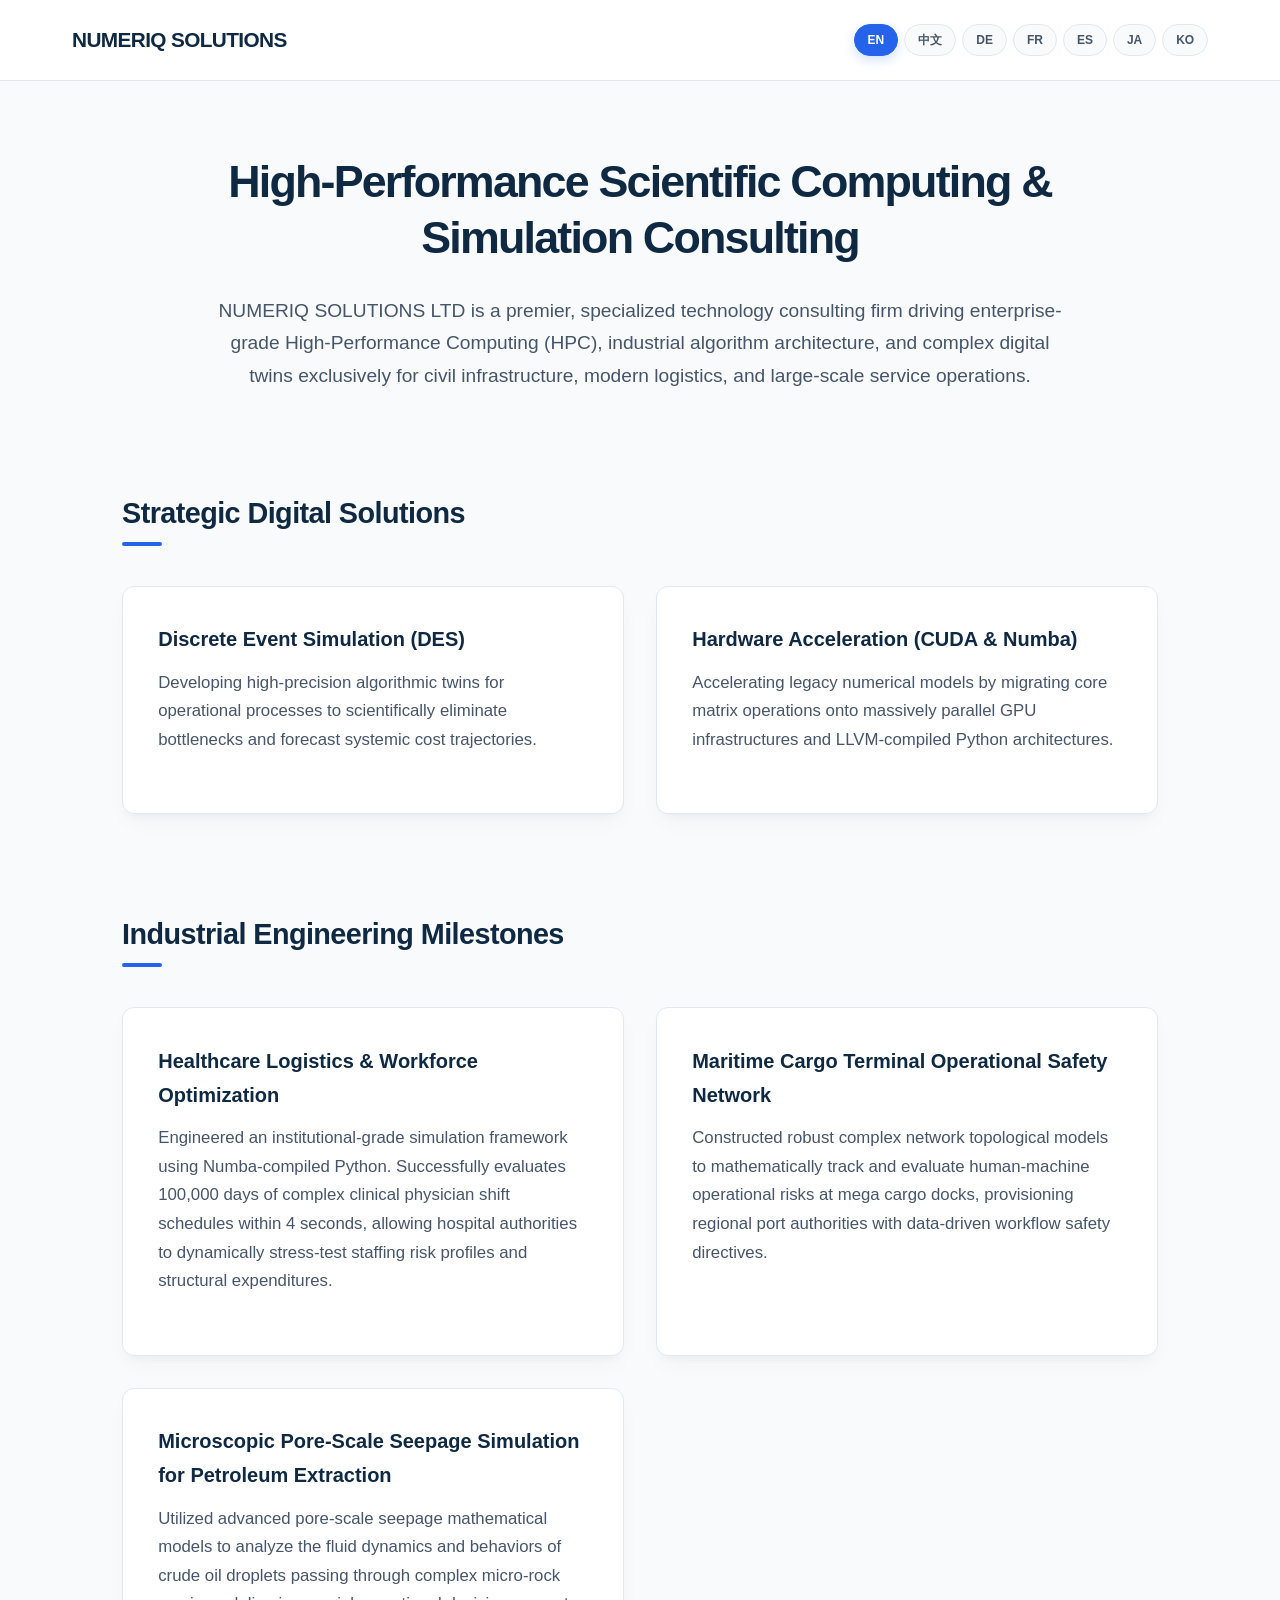
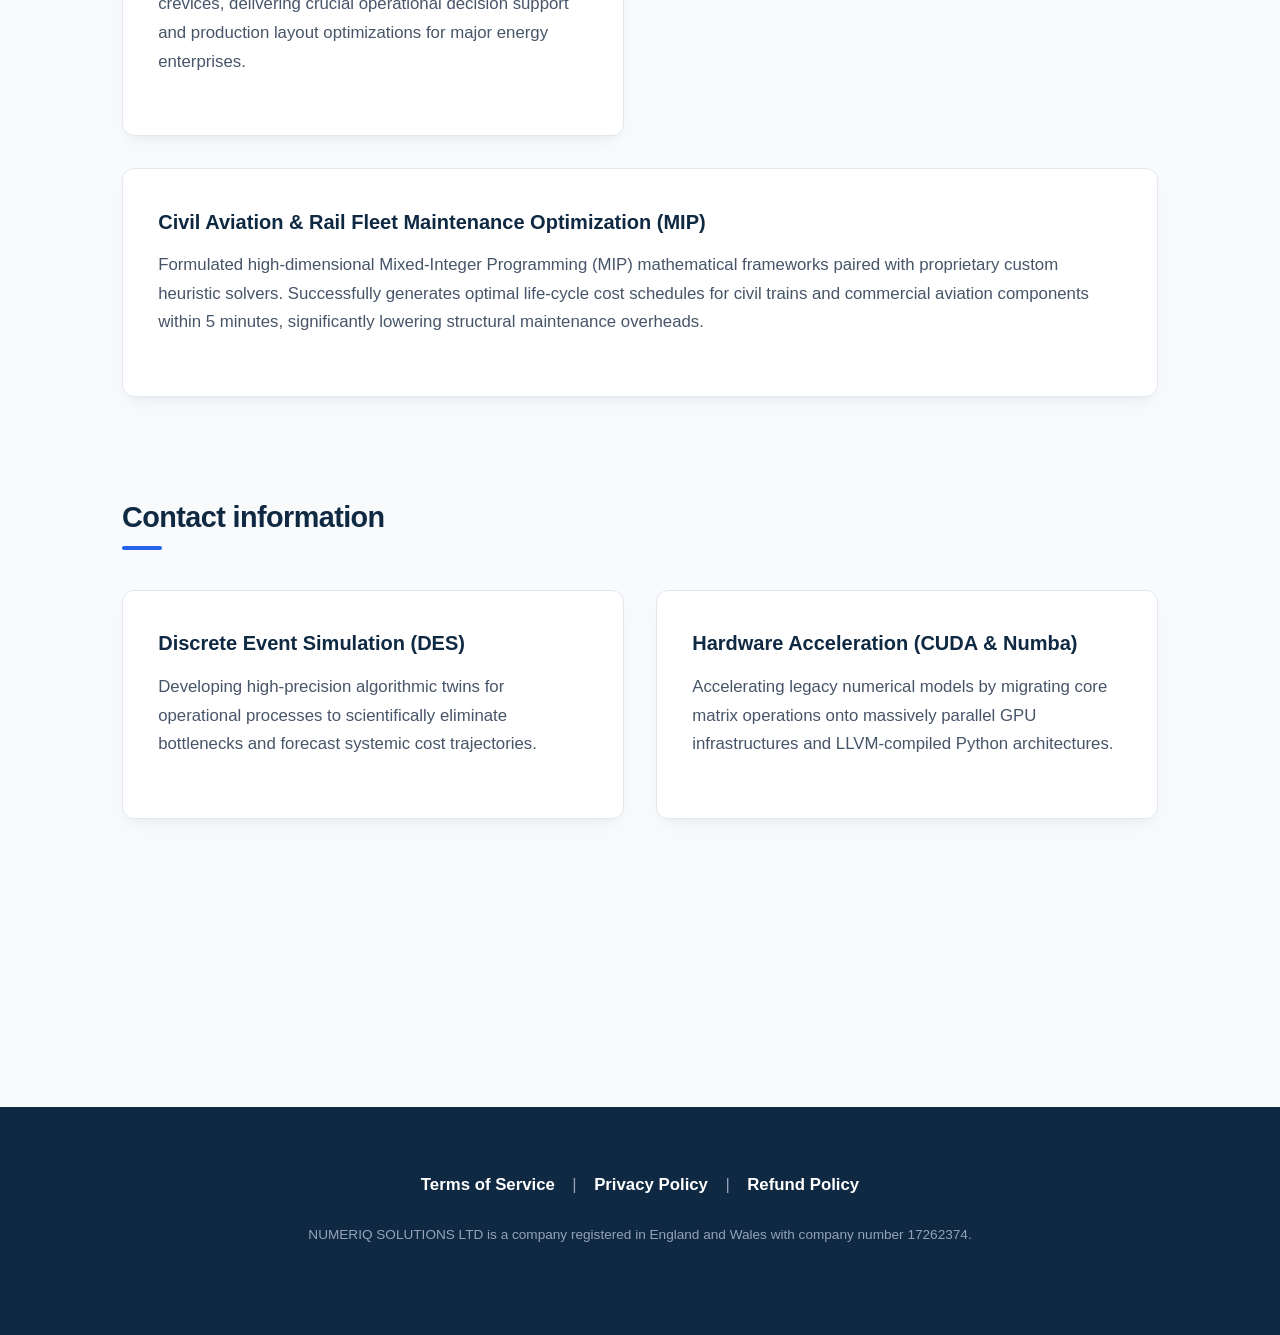
==== index.html @ 79ac0c86 "Update index.html" ====
<!DOCTYPE html>
<html lang="en">
<head>
    <meta charset="UTF-8">
    <meta name="viewport" content="width=device-width, initial-scale=1.0">
    <title>NUMERIQ SOLUTIONS | Global Computing & Simulation Consulting</title>
    <link rel="stylesheet" href="assets/style.css">
</head>
<body>

    <header>
        <div class="nav-container">
            <a href="index.html" class="logo">NUMERIQ SOLUTIONS</a>
            <div class="lang-selector">
                <button class="lang-btn active" onclick="setLang('en')">EN</button>
                <button class="lang-btn" onclick="setLang('zh')">中文</button>
                <button class="lang-btn" onclick="setLang('de')">DE</button>
                <button class="lang-btn" onclick="setLang('fr')">FR</button>
                <button class="lang-btn" onclick="setLang('es')">ES</button>
                <button class="lang-btn" onclick="setLang('ja')">JA</button>
                <button class="lang-btn" onclick="setLang('ko')">KO</button>
            </div>
        </div>
    </header>

    <main>
        <section style="text-align: center; max-width: 850px; margin: 0 auto 6rem auto;">
            <h1 class="lang lang-en">High-Performance Scientific Computing & Simulation Consulting</h1>
            <h1 class="lang lang-zh">高端全球工业级高性能科学计算与仿真咨询</h1>
            <h1 class="lang lang-de">Hochleistungsrechnen & Mathematische Simulationsberatung</h1>
            <h1 class="lang lang-fr">Calcul Scientifique Haute Performance & Conseil Institutionnel</h1>
            <h1 class="lang lang-es">Consultoría de Simulación de Sistemas y Computación Científica de Alto Rendimiento</h1>
            <h1 class="lang lang-ja">グローバル産業向け 高性能科学計算・シミュレーションコンサルティング</h1>
            <h1 class="lang lang-ko">글로벌 엔터프라이즈를 위한 고성능 과학 계산 및 시뮬레이션 컨설팅</h1>

            <p class="lang lang-en" style="font-size: 1.2rem; color: var(--text-muted);">NUMERIQ SOLUTIONS LTD is a premier, specialized technology consulting firm driving enterprise-grade High-Performance Computing (HPC), industrial algorithm architecture, and complex digital twins exclusively for civil infrastructure, modern logistics, and large-scale service operations.</p>
            <p class="lang lang-zh" style="font-size: 1.2rem; color: var(--text-muted);">NUMERIQ SOLUTIONS LTD 是一家国际化的专业技术咨询机构。我们深耕企业级高性能计算（HPC）、顶层算法架构与复杂数字孪生系统的建立，专注于为全球民用基础设施、现代智能物流以及超大型服务业运营提供卓越的数学工程与算力支持。</p>
            <p class="lang lang-de" style="font-size: 1.2rem; color: var(--text-muted);">NUMERIQ SOLUTIONS LTD ist ein führendes Technologieberatungsunternehmen, das sich auf Hochleistungsrechnen (HPC), industrielle Algorithmenarchitektur und komplexe digitale Zwillinge für zivile Infrastruktur, moderne Logistik und Großbetriebe konzentriert.</p>
            <p class="lang lang-fr" style="font-size: 1.2rem; color: var(--text-muted);">NUMERIQ SOLUTIONS LTD est un cabinet de conseil en technologie de premier plan, spécialisé dans le calcul haute performance (HPC), l'architecture d'algorithmes industriels et les jumeaux numériques complexes pour les infrastructures civiles, la logistique et les services.</p>
            <p class="lang lang-es" style="font-size: 1.2rem; color: var(--text-muted);">NUMERIQ SOLUTIONS LTD es una firma líder de consultoría tecnológica especializada en Computación de Alto Rendimiento (HPC), arquitectura de algoritmos industriales y gemelos digitales complejos para infraestructura civil, logística y servicios.</p>
            <p class="lang lang-ja" style="font-size: 1.2rem; color: var(--text-muted);">NUMERIQ SOLUTIONS LTD は、民間インフラ、現代物流、大規模サービス運用に特化した、企業向け高性能計算（HPC）、産業用アルゴリズムアーキテクチャ、および複雑なデジタルツインを推進する一流の技術コンサルティングファームです。</p>
            <p class="lang lang-ko" style="font-size: 1.2rem; color: var(--text-muted);">NUMERIQ SOLUTIONS LTD는 민간 인프라, 현대 물류 및 대규모 서비스 운영에 특화된 엔터프라이즈급 고성능 컴퓨팅(HPC), 산업용 알고리즘 아키텍처 및 복잡한 디지털 트윈을 선도하는 전문 기술 컨설팅 기업입니다.</p>
        </section>

        <section>
            <h2 class="lang lang-en">Strategic Digital Solutions</h2>
            <h2 class="lang lang-zh">核心工程解决方案</h2>
            <h2 class="lang lang-de">Strategische Digitale Lösungen</h2>
            <h2 class="lang lang-fr">Solutions Numériques Stratégiques</h2>
            <h2 class="lang lang-es">Soluciones Digitales Estratégicas</h2>
            <h2 class="lang lang-ja">戦略的デジタルソリューション</h2>
            <h2 class="lang lang-ko">전략적 디지털 솔루션</h2>

            <div class="grid">
                <div class="card">
                    <h3 class="lang lang-en">Discrete Event Simulation (DES)</h3>
                    <h3 class="lang lang-zh">高级离散事件仿真系统 (DES)</h3>
                    <h3 class="lang lang-de">Diskrete Ereignissimulation (DES)</h3>
                    <h3 class="lang lang-fr">Simulation d'Événements Discrets (DES)</h3>
                    <h3 class="lang lang-es">Simulación de Eventos Discretos (DES)</h3>
                    <h3 class="lang lang-ja">離散事象シミュレーション (DES)</h3>
                    <h3 class="lang lang-ko">이산 사건 시뮬레이션 (DES)</h3>

                    <p class="lang lang-en">Developing high-precision algorithmic twins for operational processes to scientifically eliminate bottlenecks and forecast systemic cost trajectories.</p>
                    <p class="lang lang-zh">为复杂的实体业务流程构建高精度的算法资产孪生，通过严谨的离散事件推演，科学消除运营瓶颈并前瞻规划系统性成本轨迹。</p>
                    <p class="lang lang-de">Entwicklung hochpräziser algorithmischer Zwillinge für betriebliche Prozesse, um Engpässe wissenschaftlich zu beseitigen und systemische Kostenverläufe zu prognostizieren.</p>
                    <p class="lang lang-fr">Développement de jumeaux algorithmiques de haute précision pour les processus opérationnels afin d'éliminer scientifiquement les goulots d'étranglement et de prévoir les coûts.</p>
                    <p class="lang lang-es">Desarrollo de gemelos algorítmicos de alta precisión para procesos operativos para eliminar científicamente cuellos de botella y pronosticar costos.</p>
                    <p class="lang lang-ja">業務プロセスの高精度なアルゴリズムツインを構築し、ボトルネックを科学的に解消してシステム全体のコスト軌道を予測します。</p>
                    <p class="lang lang-ko">운영 프로세스를 위한 고정밀 알고리즘 트윈을 개발하여 병목 구간을 과학적으로 제거하고 시스템 비용 궤적을 예측합니다。</p>
                </div>

                <div class="card">
                    <h3 class="lang lang-en">Hardware Acceleration (CUDA & Numba)</h3>
                    <h3 class="lang lang-zh">硬件级并行算力加速 (CUDA / Numba)</h3>
                    <h3 class="lang lang-de">Hardwarebeschleunigung (CUDA & Numba)</h3>
                    <h3 class="lang lang-fr">Accélération Matérielle (CUDA & Numba)</h3>
                    <h3 class="lang lang-es">Aceleración de Hardware (CUDA y Numba)</h3>
                    <h3 class="lang lang-ja">ハードウェア並列計算加速 (CUDA / Numba)</h3>
                    <h3 class="lang lang-ko">하드웨어 병렬 컴퓨팅 가속 (CUDA 및 Numba)</h3>

                    <p class="lang lang-en">Accelerating legacy numerical models by migrating core matrix operations onto massively parallel GPU infrastructures and LLVM-compiled Python architectures.</p>
                    <p class="lang lang-zh">将传统的数学工程模型无缝重构迁移至大规模并行 GPU 算力矩阵与 LLVM 级编译架构，实现核心计算层面的代际跃升。</p>
                    <p class="lang lang-de">Beschleunigung bestehender numerischer Modelle durch Migration von Kernmatrixoperationen auf massiv parallele GPU-Infrastrukturen und LLVM-kompilierte Python-Architekturen.</p>
                    <p class="lang lang-fr">Accélération des modèles numériques existants en migrant les opérations matricielles vers des infrastructures GPU parallèles et des architectures Python LLVM.</p>
                    <p class="lang lang-es">Aceleración de modelos numéricos heredados mediante la migración de operaciones matriciales a infraestructuras de GPU paralelas y arquitecturas de Python LLVM.</p>
                    <p class="lang lang-ja">従来の数理モデルを大規模並列GPUインフラおよびLLVMコンパイル済みのPythonアーキテクチャに移行・再構築し、コア計算の大幅な高速化を実現します。</p>
                    <p class="lang lang-ko">핵심 행렬 연산을 대규모 병렬 GPU 인프라 및 LLVM 컴파일 Python 아키텍처로 마이그레이션하여 기존 수치 모델의 성능을 가속화합니다。</p>
                </div>
            </div>
        </section>

        <section>
            <h2 class="lang lang-en">Industrial Engineering Milestones</h2>
            <h2 class="lang lang-zh">行业重大交付案例</h2>
            <h2 class="lang lang-de">Industrielle Engineering-Meilensteine</h2>
            <h2 class="lang lang-fr">Jalons de l'Ingénierie Industrielle</h2>
            <h2 class="lang lang-es">Hitos de la Ingeniería Industrial</h2>
            <h2 class="lang lang-ja">産業エンジニアリング実績</h2>
            <h2 class="lang lang-ko">주요 산업 엔지니어링 프로젝트</h2>

            <div class="grid">
                <div class="card">
                    <h3 class="lang lang-en">Healthcare Logistics & Workforce Optimization</h3>
                    <h3 class="lang lang-zh">大型医疗中心资源调度与离散仿真系统</h3>
                    <h3 class="lang lang-de">Logistik im Gesundheitswesen & Personaloptimierung</h3>
                    <h3 class="lang lang-fr">Logistique de Santé & Optimisation du Personnel</h3>
                    <h3 class="lang lang-es">Logística de Salud y Optimización de Personal</h3>
                    <h3 class="lang lang-ja">医疗物流および人員配置の最適化</h3>
                    <h3 class="lang lang-ko">의료 물류 및 인력 배치 최적화</h3>

                    <p class="lang lang-en">Engineered an institutional-grade simulation framework using Numba-compiled Python. Successfully evaluates 100,000 days of complex clinical physician shift schedules within 4 seconds, allowing hospital authorities to dynamically stress-test staffing risk profiles and structural expenditures.</p>
                    <p class="lang lang-zh">基于高性能编译技术，为顶尖医疗机构量身打造了离散事件仿真决策框架。该系统能够在 4 秒内完成对复杂医生排班方案长达 10 万个运作日的跨周期演变模拟，助力管理层进行动态风险压力测试与结构化开支调控。</p>
                    <p class="lang lang-de">Entwicklung eines Frameworks mittels Numba-kompiliertem Python. Evaluiert 100.000 Tage komplexer Schichtpläne von Klinikärzten innerhalb von 4 Sekunden, sodass Krankenhausleitungen Personalrisiken und strukturelle Ausgaben dynamisch testen können.</p>
                    <p class="lang lang-fr">Conception d'un cadre de simulation à l'aide de Python compilé par Numba. Évalue 100 000 jours de plannings complexes de médecins hospitaliers en 4 secondes, permettant aux autorités de tester dynamiquement les risques de personnel.</p>
                    <p class="lang lang-es">Diseño de un marco de simulación utilizando Python compilado por Numba. Evalúa 100,000 días de horarios complejos de turnos de médicos en 4 segundos, lo que permite a las autoridades realizar pruebas de estrés dinámicas de riesgos de personal.</p>
                    <p class="lang lang-ja">Numbaコンパイル済みのPythonを使用した医療機関向けのシミュレーションフレームワークを構築。複雑な医師のシフト勤務スケジュール10万日分を4秒以内にシミュレーション評価し、人員配置リスクの動的なストレステストを可能にしました。</p>
                    <p class="lang lang-ko">Numba 컴파일 Python을 사용하여 기관급 시뮬레이션 프레임워크를 구축했습니다. 복잡한 의사 교대 근무 일정 10만 일 분량을 4초 이내에 성공적으로 평가하여 인력 위험 프로필을 동적으로 스트레스 테스트할 수 있도록 지원합니다.</p>
                </div>

                <div class="card">
                    <h3 class="lang lang-en">Maritime Cargo Terminal Operational Safety Network</h3>
                    <h3 class="lang lang-zh">民用货运码头高危作业拓扑安全模型</h3>
                    <h3 class="lang lang-de">Betriebssicherheitsnetzwerk für Seefrachtterminals</h3>
                    <h3 class="lang lang-fr">Réseau de Sécurité Opérationnelle des Terminaux de Fret</h3>
                    <h3 class="lang lang-es">Red de Seguridad Operativa de Terminales de Carga Marítima</h3>
                    <h3 class="lang lang-ja">貨物ターミナルにおける作業安全トポロジーモデル</h3>
                    <h3 class="lang lang-ko">해운 화물 부두 운영 안전 토폴로지 모델</h3>

                    <p class="lang lang-en">Constructed robust complex network topological models to mathematically track and evaluate human-machine operational risks at mega cargo docks, provisioning regional port authorities with data-driven workflow safety directives.</p>
                    <p class="lang lang-zh">采用前沿的拓扑复杂网络建模，对大型货运码头在多工种交叉高强度作业时的安全风险谱系进行纯数学演算，为区域港口管理当局输出具备极高战略实用价值的安全导向型流转控制方案。</p>
                    <p class="lang lang-de">Konstruktion komplexer Netzwerktopologiemodelle zur mathematischen Verfolgung und Bewertung von Mensch-Maschine-Betriebsrisiken an großen Frachtdocks, um Hafenbehörden datengesteuerte Sicherheitsrichtlinien bereitzustellen.</p>
                    <p class="lang lang-fr">Construction de modèles topologiques de réseaux complexes robustes pour suivre et évaluer mathématiquement les risques opérationnels homme-machine dans les grands quais de chargement.</p>
                    <p class="lang lang-es">Construcción de modelos de topología de redes complejas y robustas para rastrear y evaluar matemáticamente los riesgos operativos hombre-máquina en muelles de carga a gran escala.</p>
                    <p class="lang lang-ja">先進的な複雑ネットワークトポロジーモデリングを採用し、大型貨物港湾における多職種混在・高強度作業時のリスクを数学的に演算・評価。港湾管理当局に対し、データ駆動型の安全流動管理スキームを提供しました。</p>
                    <p class="lang lang-ko">대형 화물 부두에서 발생하는 인간-기계 운영 위험을 수학적으로 추적하고 평가하기 위해 복잡계 네트워크 토폴로지 모델을 구축하여, 항만 관리 당국에 데이터 기반의 안전 지침을 제공했습니다.</p>
                </div>

                <div class="card">
                    <h3 class="lang lang-en">Microscopic Pore-Scale Seepage Simulation for Petroleum Extraction</h3>
                    <h3 class="lang lang-zh">石油开采原油微观孔隙渗流数值模拟</h3>
                    <h3 class="lang lang-de">Mikroskopische Porensickerungssimulation für die Erdölextraktion</h3>
                    <h3 class="lang lang-fr">Simulation de Suintement Microscopique pour l'Extraction de Pétrole</h3>
                    <h3 class="lang lang-es">Simulación de Infiltración Microscópica para la Extracción de Petróleo</h3>
                    <h3 class="lang lang-ja">石油採掘における微視的孔隙浸透数値シミュレーション</h3>
                    <h3 class="lang lang-ko">석유 추출을 위한 미시적 공극 침투 수치 시뮬레이션</h3>

                    <p class="lang lang-en">Utilized advanced pore-scale seepage mathematical models to analyze the fluid dynamics and behaviors of crude oil droplets passing through complex micro-rock crevices, delivering crucial operational decision support and production layout optimizations for major energy enterprises.</p>
                    <p class="lang lang-zh">利用前沿的孔隙渗流数学模型，深入研究原油液滴在岩石非均匀微观缝隙中的两相流动与流体动力学规律，为大型石油企业提高采收率与优化采油工艺提供精准的数据驱动型运营支持。</p>
                    <p class="lang lang-de">Nutzung fortschrittlicher Porensickerungsmodelle zur Untersuchung der Strömungsdynamik von Erdöltropfen in komplexen Mikrogesteinsspalten, um Erdölunternehmen präzise operative Unterstützung bei der Förderung zu bieten.</p>
                    <p class="lang lang-fr">Utilisation de modèles de suintement à l'échelle des pores pour étudier la dynamique des gouttelettes de pétrole brut s'écoulant dans les fissures rocheuses, offrant un soutien opérationnel précis aux entreprises pétrolières.</p>
                    <p class="lang lang-es">Utilización de modelos de infiltración a escala de poros para estudiar la dinámica de las gotas de petróleo crudo que fluyen a través de grietas rocosas, proporcionando soporte operativo preciso para empresas petroleras.</p>
                    <p class="lang lang-ja">先進的な孔隙浸透数学モデルを活用して岩石の微視的な隙間を流れる原油液滴の流動挙動を研究。石油大手企業に対して、生産効率向上およびデータ駆動型の正確な操业・生産支援スキームを提供しました。</p>
                    <p class="lang lang-ko">고도화된 공극 침투 수학적 모델을 활용하여 암석의 미세한 틈새를 흐르는 원유 방울의 유동 역학을 연구함으로써, 석유 기업의 시추 및 생산 프로세스에 정밀한 데이터 기반 운영 지원 및 공정 최적화 솔루션을 제공했습니다.</p>
                </div>

                <div class="card" style="grid-column: span 2;">
                    <h3 class="lang lang-en">Civil Aviation & Rail Fleet Maintenance Optimization (MIP)</h3>
                    <h3 class="lang lang-zh">现代轨道交通与民航机队关键部件维保决策系统 (MIP)</h3>
                    <h3 class="lang lang-de">Wartungsoptimierung für Zivilluftfahrt- und Schienenflotten (MIP)</h3>
                    <h3 class="lang lang-fr">Optimisation de la Maintenance des Flottes d'Aviation Civile et Ferroviaire (MIP)</h3>
                    <h3 class="lang lang-es">Optimización del Mantenimiento de Flotas de Aviación Civil y Transporte Ferroviaire (MIP)</h3>
                    <h3 class="lang lang-ja">民間航空・鉄道フリートのメンテナンス最適化 (MIP)</h3>
                    <h3 class="lang lang-ko">민간 항공 및 철도 플릿 정비 최적화 (MIP)</h3>

                    <p class="lang lang-en">Formulated high-dimensional Mixed-Integer Programming (MIP) mathematical frameworks paired with proprietary custom heuristic solvers. Successfully generates optimal life-cycle cost schedules for civil trains and commercial aviation components within 5 minutes, significantly lowering structural maintenance overheads.</p>
                    <p class="lang lang-zh">针对大规模民用高速列车群及商业航空机队的核心零部件周转与维保周期，构建了高维混合整数规划（MIP）数学矩阵。依托团队自研的定制化高启发式求解器，可在 5 分钟内精准输出生命周期最优成本约束下的零备件置换方案，大幅消减实实体资产运营方的结构化冗余损耗。</p>
                    <p class="lang lang-de">Formulierung hochdimensionaler mathematischer Frameworks der gemischt-ganzzahligen linearen Programmierung (MIP) in Kombination mit maßgeschneiderten heuristischen Solvern. Generiert innerhalb von 5 Minuten optimale Lebenszykluskostenpläne für zivile Züge.</p>
                    <p class="lang lang-fr">Formulation de cadres mathématiques de programmation linéaire en variables mixtes (MIP) de haute dimension associés à des solveurs heuristiques. Génère des calendriers de coûts de cycle de vie optimaux pour les trains civils en 5 minutes.</p>
                    <p class="lang lang-es">Formulación de marcos matemáticos de programación entera mixta (MIP) de alta dimensión combinados con resolutores heurísticos. Genera programaciones de costos óptimos del ciclo de vida para trenes civiles en 5 minutos.</p>
                    <p class="lang lang-ja">大規模な民間高速鉄道および商業航空機隊の重要部品のメンテナンス周期に対して、高次元の混合整数計画（MIP）数理マトリクスを構築。自研のカスタムソルバーを駆使し、5分以内にコスト最適化条件下の部品整備計画を算出、構造的コストを大幅に削減しました。</p>
                    <p class="lang lang-ko">대규모 민간 고속열차 및 상업용 항공기 플릿의 부품 정비 주기를 최적화하기 위해 고차원 혼합 정수 계획법(MIP) 프레임워크를 구축하고 자체 개발한 커스텀 휴리스틱 솔버를 결합했습니다. 5분 이내에 최적 비용 정비 일정을 성공적으로 생성하여 유지보수 비용을 대폭 낮췄습니다.</p>
                </div>
            </div>
        </section>
        <section>
            <h2 class="lang lang-en">Contact information</h2>
            <h2 class="lang lang-zh">联系方式</h2>
            <h2 class="lang lang-de">Kontaktdaten</h2>
            <h2 class="lang lang-fr">Coordonnées</h2>
            <h2 class="lang lang-es">Soluciones Digitales Estratégicas</h2>
            <h2 class="lang lang-ja">連絡先（れんらくさき / Renrakusaki）</h2>
            <h2 class="lang lang-ko">연락처</h2>

            <div class="grid">
                <div class="card">
                    <h3 class="lang lang-en">Discrete Event Simulation (DES)</h3>
                    <h3 class="lang lang-zh">高级离散事件仿真系统 (DES)</h3>
                    <h3 class="lang lang-de">Diskrete Ereignissimulation (DES)</h3>
                    <h3 class="lang lang-fr">Simulation d'Événements Discrets (DES)</h3>
                    <h3 class="lang lang-es">Simulación de Eventos Discretos (DES)</h3>
                    <h3 class="lang lang-ja">離散事象シミュレーション (DES)</h3>
                    <h3 class="lang lang-ko">이산 사건 시뮬레이션 (DES)</h3>

                    <p class="lang lang-en">Developing high-precision algorithmic twins for operational processes to scientifically eliminate bottlenecks and forecast systemic cost trajectories.</p>
                    <p class="lang lang-zh">为复杂的实体业务流程构建高精度的算法资产孪生，通过严谨的离散事件推演，科学消除运营瓶颈并前瞻规划系统性成本轨迹。</p>
                    <p class="lang lang-de">Entwicklung hochpräziser algorithmischer Zwillinge für betriebliche Prozesse, um Engpässe wissenschaftlich zu beseitigen und systemische Kostenverläufe zu prognostizieren.</p>
                    <p class="lang lang-fr">Développement de jumeaux algorithmiques de haute précision pour les processus opérationnels afin d'éliminer scientifiquement les goulots d'étranglement et de prévoir les coûts.</p>
                    <p class="lang lang-es">Desarrollo de gemelos algorítmicos de alta precisión para procesos operativos para eliminar científicamente cuellos de botella y pronosticar costos.</p>
                    <p class="lang lang-ja">業務プロセスの高精度なアルゴリズムツインを構築し、ボトルネックを科学的に解消してシステム全体のコスト軌道を予測します。</p>
                    <p class="lang lang-ko">운영 프로세스를 위한 고정밀 알고리즘 트윈을 개발하여 병목 구간을 과학적으로 제거하고 시스템 비용 궤적을 예측합니다。</p>
                </div>

                <div class="card">
                    <h3 class="lang lang-en">Hardware Acceleration (CUDA & Numba)</h3>
                    <h3 class="lang lang-zh">硬件级并行算力加速 (CUDA / Numba)</h3>
                    <h3 class="lang lang-de">Hardwarebeschleunigung (CUDA & Numba)</h3>
                    <h3 class="lang lang-fr">Accélération Matérielle (CUDA & Numba)</h3>
                    <h3 class="lang lang-es">Aceleración de Hardware (CUDA y Numba)</h3>
                    <h3 class="lang lang-ja">ハードウェア並列計算加速 (CUDA / Numba)</h3>
                    <h3 class="lang lang-ko">하드웨어 병렬 컴퓨팅 가속 (CUDA 및 Numba)</h3>

                    <p class="lang lang-en">Accelerating legacy numerical models by migrating core matrix operations onto massively parallel GPU infrastructures and LLVM-compiled Python architectures.</p>
                    <p class="lang lang-zh">将传统的数学工程模型无缝重构迁移至大规模并行 GPU 算力矩阵与 LLVM 级编译架构，实现核心计算层面的代际跃升。</p>
                    <p class="lang lang-de">Beschleunigung bestehender numerischer Modelle durch Migration von Kernmatrixoperationen auf massiv parallele GPU-Infrastrukturen und LLVM-kompilierte Python-Architekturen.</p>
                    <p class="lang lang-fr">Accélération des modèles numériques existants en migrant les opérations matricielles vers des infrastructures GPU parallèles et des architectures Python LLVM.</p>
                    <p class="lang lang-es">Aceleración de modelos numéricos heredados mediante la migración de operaciones matriciales a infraestructuras de GPU paralelas y arquitecturas de Python LLVM.</p>
                    <p class="lang lang-ja">従来の数理モデルを大規模並列GPUインフラおよびLLVMコンパイル済みのPythonアーキテクチャに移行・再構築し、コア計算の大幅な高速化を実現します。</p>
                    <p class="lang lang-ko">핵심 행렬 연산을 대규모 병렬 GPU 인프라 및 LLVM 컴파일 Python 아키텍처로 마이그레이션하여 기존 수치 모델의 성능을 가속화합니다。</p>
                </div>
            </div>
        </section>
    </main>

    <footer>
        <p style="margin-bottom: 1.5rem;">
            <a href="terms.html">Terms of Service</a> | 
            <a href="privacy.html">Privacy Policy</a> | 
            <a href="refund.html">Refund Policy</a>
        </p>
        <p style="font-size: 0.85rem;">
            NUMERIQ SOLUTIONS LTD is a company registered in England and Wales with company number 17262374.
        </p>
    </footer>

    <script>
        function setLang(lang) {
            document.documentElement.lang = lang;
            localStorage.setItem('site-lang', lang);
            document.querySelectorAll('.lang-btn').forEach(btn => {
                btn.classList.remove('active');
                if(btn.innerText.toLowerCase() === lang || 
                  (lang==='zh' && btn.innerText==='中文') || 
                  (lang==='ja' && btn.innerText==='JA') || 
                  (lang==='ko' && btn.innerText==='KO') || 
                  (lang==='de' && btn.innerText==='DE') || 
                  (lang==='fr' && btn.innerText==='FR') || 
                  (lang==='es' && btn.innerText==='ES')) {
                    btn.classList.add('active');
                }
            });
        }
        setLang(localStorage.getItem('site-lang') || 'en');
    </script>
</body>
</html>
---- assets/style.css ----
/* 全局变量：明亮、尊贵、极具气势的跨国企业配色 */
:root {
    --bg-color: #f8fafc;        /* 奢华明亮浅灰底色 */
    --card-bg: #ffffff;         /* 纯白高光卡片 */
    --text-main: #0f172a;       /* 沉稳黑曜石色（主文字） */
    --text-muted: #475569;      /* 优雅石墨灰（副文字） */
    --primary: #0f2942;         /* 尊贵深海蓝（标题与主调） */
    --accent: #2563eb;          /* 科技深睿蓝（高亮） */
    --accent-light: #eff6ff;    /* 睿蓝轻盈背景 */
    --border: #e2e8f0;          /* 细腻丝滑边框线 */
    --shadow: 0 10px 25px -5px rgba(15, 23, 42, 0.04), 0 8px 10px -6px rgba(15, 23, 42, 0.04);
    --font-sans: -apple-system, BlinkMacSystemFont, 'Segoe UI', Roboto, 'Helvetica Neue', Arial, sans-serif;
}

* {
    box-sizing: border-box;
    margin: 0;
    padding: 0;
}

body {
    background-color: var(--bg-color);
    color: var(--text-main);
    font-family: var(--font-sans);
    line-height: 1.7;
    padding-top: 90px;
    -webkit-font-smoothing: antialiased;
}

/* 奢华企业级导航栏 */
header {
    position: fixed;
    top: 0;
    left: 0;
    width: 100%;
    background: rgba(255, 255, 255, 0.9);
    border-bottom: 1px solid var(--border);
    z-index: 1000;
}

.nav-container {
    max-width: 1200px;
    margin: 0 auto;
    display: flex;
    justify-content: space-between;
    align-items: center;
    padding: 1.4rem 2rem;
}

.logo {
    font-weight: 800;
    color: var(--primary);
    text-decoration: none;
    font-size: 1.3rem;
    letter-spacing: -0.03em;
    text-transform: uppercase;
}

/* 现代圆角语言切换按钮 */
.lang-selector {
    display: flex;
    gap: 0.4rem;
}

.lang-btn {
    background: var(--bg-color);
    border: 1px solid var(--border);
    color: var(--text-muted);
    padding: 0.4rem 0.8rem;
    cursor: pointer;
    font-family: var(--font-sans);
    font-size: 0.75rem;
    font-weight: 600;
    border-radius: 20px;
    transition: all 0.2s ease-in-out;
}

.lang-btn:hover, .lang-btn.active {
    border-color: var(--accent);
    color: #ffffff;
    background: var(--accent);
    box-shadow: 0 4px 12px rgba(37, 99, 235, 0.2);
}

/* 气势磅礴的宽幅布局 */
main {
    max-width: 1100px;
    margin: 0 auto;
    padding: 4rem 2rem;
}

section {
    margin-bottom: 6rem;
}

/* 恢弘的大标题设计 */
h1 {
    font-size: 2.8rem;
    font-weight: 800;
    color: var(--primary);
    line-height: 1.25;
    margin-bottom: 1.8rem;
    letter-spacing: -0.04em;
}

h2 {
    font-size: 1.8rem;
    font-weight: 700;
    color: var(--primary);
    margin-bottom: 2rem;
    letter-spacing: -0.02em;
    position: relative;
    padding-bottom: 0.5rem;
}

h2::after {
    content: '';
    position: absolute;
    bottom: 0;
    left: 0;
    width: 40px;
    height: 4px;
    background: var(--accent);
    border-radius: 2px;
}

p {
    color: var(--text-muted);
    margin-bottom: 1.5rem;
    font-size: 1.05rem;
}

/* 智库级尊贵卡片网格 */
.grid {
    display: grid;
    grid-template-columns: 1fr 1fr;
    gap: 2rem;
    margin-top: 2.5rem;
}

@media (max-width: 768px) {
    .grid { grid-template-columns: 1fr; }
    h1 { font-size: 2.2rem; }
}

.card {
    background: var(--card-bg);
    border: 1px solid var(--border);
    padding: 2.2rem;
    border-radius: 12px;
    box-shadow: var(--shadow);
    transition: transform 0.3s ease, box-shadow 0.3s ease;
}

.card:hover {
    transform: translateY(-5px);
    box-shadow: 0 20px 40px -10px rgba(15, 23, 42, 0.08), 0 10px 15px -5px rgba(15, 23, 42, 0.03);
}

.card h3 {
    font-size: 1.25rem;
    font-weight: 700;
    margin-bottom: 0.8rem;
    color: var(--primary);
}

/* 法律合规板块排版 */
.legal-text {
    background: var(--card-bg);
    border: 1px solid var(--border);
    padding: 3rem;
    border-radius: 12px;
    box-shadow: var(--shadow);
}
.legal-text h3 {
    margin-top: 2rem;
    color: var(--primary);
    font-size: 1.2rem;
}

/* 高端商务页脚 */
footer {
    background: var(--primary);
    color: #ffffff;
    padding: 4rem 2rem;
    text-align: center;
    font-size: 0.9rem;
    margin-top: 8rem;
}

footer p {
    color: #94a3b8;
}

footer a {
    color: #ffffff;
    text-decoration: none;
    margin: 0 0.8rem;
    font-weight: 600;
    transition: color 0.2s;
}

footer a:hover {
    color: var(--accent);
}

/* 多语言驱动引擎 */
.lang { display: none !important; }
html[lang="en"] .lang-en { display: block !important; }
html[lang="en"] span.lang-en, html[lang="en"] a.lang-en { display: inline !important; }
html[lang="zh"] .lang-zh { display: block !important; }
html[lang="zh"] span.lang-zh, html[lang="zh"] a.lang-zh { display: inline !important; }
html[lang="de"] .lang-de { display: block !important; }
html[lang="de"] span.lang-de, html[lang="de"] a.lang-de { display: inline !important; }
html[lang="fr"] .lang-fr { display: block !important; }
html[lang="fr"] span.lang-fr, html[lang="fr"] a.lang-fr { display: inline !important; }
html[lang="es"] .lang-es { display: block !important; }
html[lang="es"] span.lang-es, html[lang="es"] a.lang-es { display: inline !important; }
html[lang="ja"] .lang-ja { display: block !important; }
html[lang="ja"] span.lang-ja, html[lang="ja"] a.lang-ja { display: inline !important; }
html[lang="ko"] .lang-ko { display: block !important; }
html[lang="ko"] span.lang-ko, html[lang="ko"] a.lang-ko { display: inline !important; }
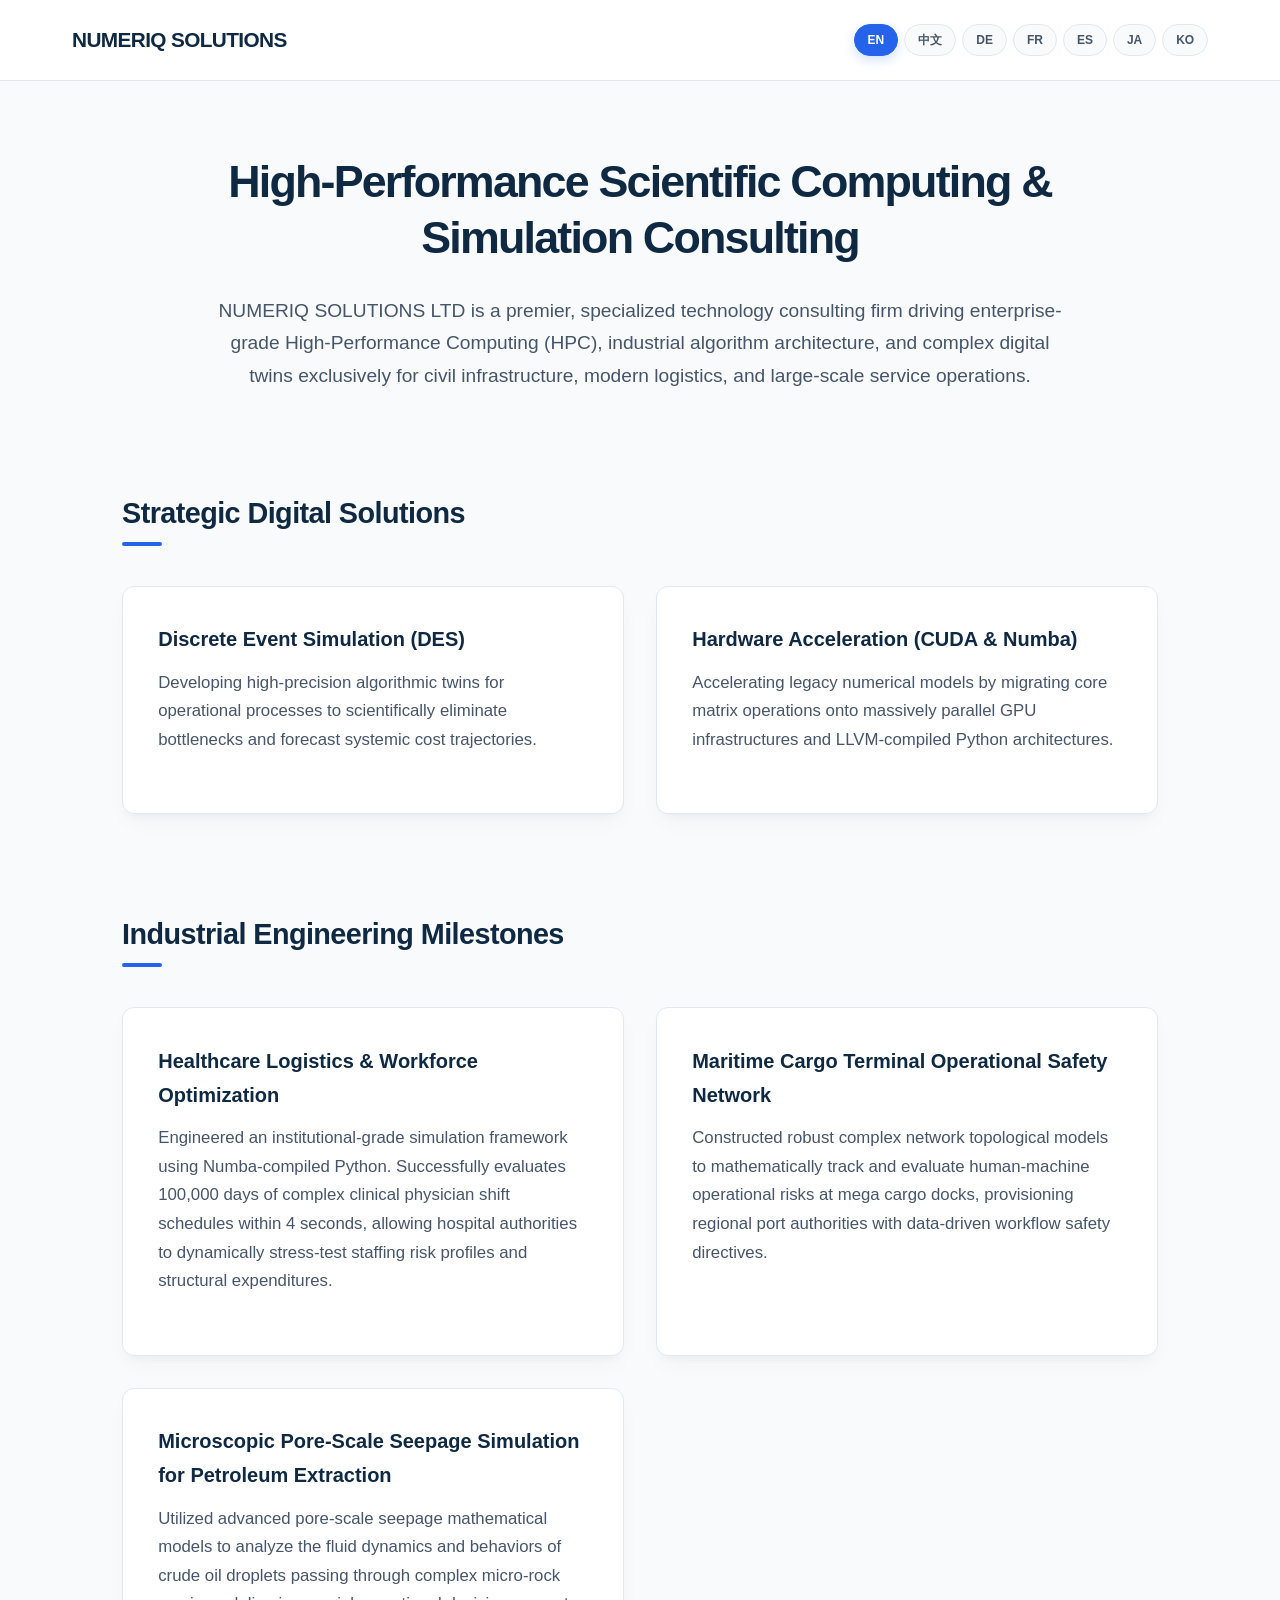
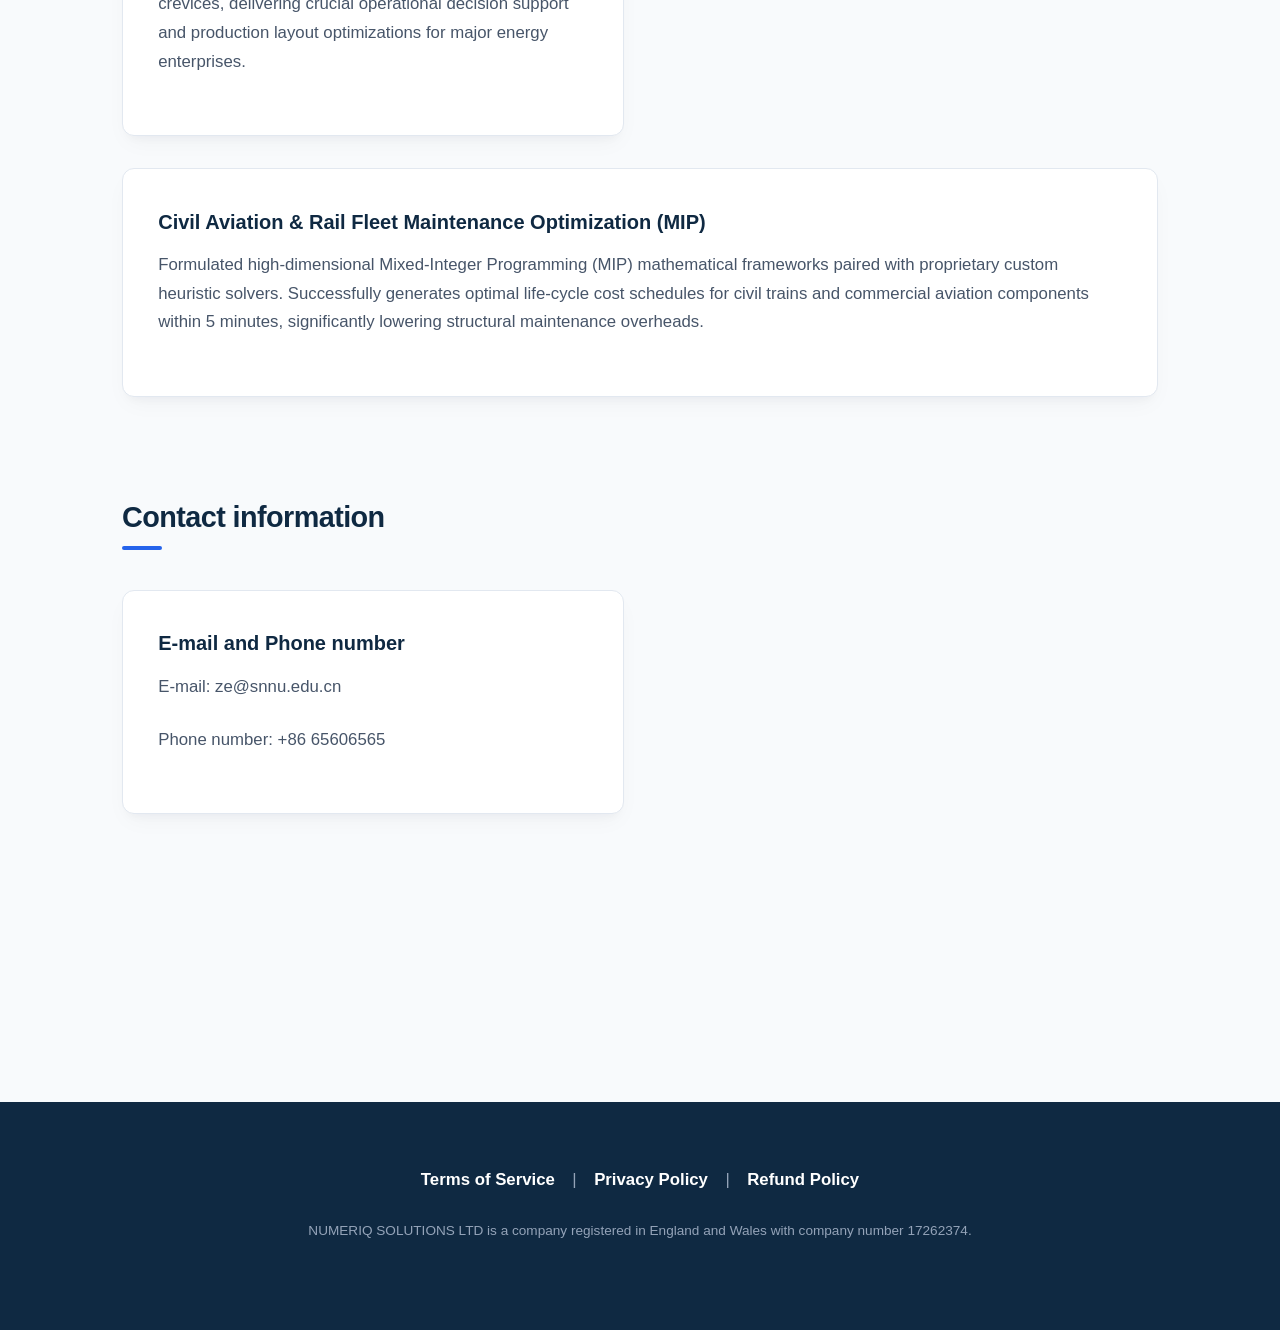
==== commit 3755583f: "Update index.html" ====
--- a/index.html
+++ b/index.html
@@ -178,45 +178,18 @@
             <h2 class="lang lang-zh">联系方式</h2>
             <h2 class="lang lang-de">Kontaktdaten</h2>
             <h2 class="lang lang-fr">Coordonnées</h2>
-            <h2 class="lang lang-es">Soluciones Digitales Estratégicas</h2>
+            <h2 class="lang lang-es">Datos de contacto</h2>
             <h2 class="lang lang-ja">連絡先（れんらくさき / Renrakusaki）</h2>
             <h2 class="lang lang-ko">연락처</h2>
 
             <div class="grid">
                 <div class="card">
-                    <h3 class="lang lang-en">Discrete Event Simulation (DES)</h3>
-                    <h3 class="lang lang-zh">高级离散事件仿真系统 (DES)</h3>
-                    <h3 class="lang lang-de">Diskrete Ereignissimulation (DES)</h3>
-                    <h3 class="lang lang-fr">Simulation d'Événements Discrets (DES)</h3>
-                    <h3 class="lang lang-es">Simulación de Eventos Discretos (DES)</h3>
-                    <h3 class="lang lang-ja">離散事象シミュレーション (DES)</h3>
-                    <h3 class="lang lang-ko">이산 사건 시뮬레이션 (DES)</h3>
-
-                    <p class="lang lang-en">Developing high-precision algorithmic twins for operational processes to scientifically eliminate bottlenecks and forecast systemic cost trajectories.</p>
-                    <p class="lang lang-zh">为复杂的实体业务流程构建高精度的算法资产孪生，通过严谨的离散事件推演，科学消除运营瓶颈并前瞻规划系统性成本轨迹。</p>
-                    <p class="lang lang-de">Entwicklung hochpräziser algorithmischer Zwillinge für betriebliche Prozesse, um Engpässe wissenschaftlich zu beseitigen und systemische Kostenverläufe zu prognostizieren.</p>
-                    <p class="lang lang-fr">Développement de jumeaux algorithmiques de haute précision pour les processus opérationnels afin d'éliminer scientifiquement les goulots d'étranglement et de prévoir les coûts.</p>
-                    <p class="lang lang-es">Desarrollo de gemelos algorítmicos de alta precisión para procesos operativos para eliminar científicamente cuellos de botella y pronosticar costos.</p>
-                    <p class="lang lang-ja">業務プロセスの高精度なアルゴリズムツインを構築し、ボトルネックを科学的に解消してシステム全体のコスト軌道を予測します。</p>
-                    <p class="lang lang-ko">운영 프로세스를 위한 고정밀 알고리즘 트윈을 개발하여 병목 구간을 과학적으로 제거하고 시스템 비용 궤적을 예측합니다。</p>
-                </div>
-
-                <div class="card">
-                    <h3 class="lang lang-en">Hardware Acceleration (CUDA & Numba)</h3>
-                    <h3 class="lang lang-zh">硬件级并行算力加速 (CUDA / Numba)</h3>
-                    <h3 class="lang lang-de">Hardwarebeschleunigung (CUDA & Numba)</h3>
-                    <h3 class="lang lang-fr">Accélération Matérielle (CUDA & Numba)</h3>
-                    <h3 class="lang lang-es">Aceleración de Hardware (CUDA y Numba)</h3>
-                    <h3 class="lang lang-ja">ハードウェア並列計算加速 (CUDA / Numba)</h3>
-                    <h3 class="lang lang-ko">하드웨어 병렬 컴퓨팅 가속 (CUDA 및 Numba)</h3>
-
-                    <p class="lang lang-en">Accelerating legacy numerical models by migrating core matrix operations onto massively parallel GPU infrastructures and LLVM-compiled Python architectures.</p>
-                    <p class="lang lang-zh">将传统的数学工程模型无缝重构迁移至大规模并行 GPU 算力矩阵与 LLVM 级编译架构，实现核心计算层面的代际跃升。</p>
-                    <p class="lang lang-de">Beschleunigung bestehender numerischer Modelle durch Migration von Kernmatrixoperationen auf massiv parallele GPU-Infrastrukturen und LLVM-kompilierte Python-Architekturen.</p>
-                    <p class="lang lang-fr">Accélération des modèles numériques existants en migrant les opérations matricielles vers des infrastructures GPU parallèles et des architectures Python LLVM.</p>
-                    <p class="lang lang-es">Aceleración de modelos numéricos heredados mediante la migración de operaciones matriciales a infraestructuras de GPU paralelas y arquitecturas de Python LLVM.</p>
-                    <p class="lang lang-ja">従来の数理モデルを大規模並列GPUインフラおよびLLVMコンパイル済みのPythonアーキテクチャに移行・再構築し、コア計算の大幅な高速化を実現します。</p>
-                    <p class="lang lang-ko">핵심 행렬 연산을 대규모 병렬 GPU 인프라 및 LLVM 컴파일 Python 아키텍처로 마이그레이션하여 기존 수치 모델의 성능을 가속화합니다。</p>
+                    <h3 class="lang lang-en">E-mail and Phone number </h3>
+                    <h3 class="lang lang-zh">电子邮箱和电话</h3>
+                    <p class="lang lang-en">E-mail: ze@snnu.edu.cn</p>
+                    <p class="lang lang-en">Phone number: +86 65606565</p>
+                    <p class="lang lang-zh">邮箱: ze@snnu.edu.cn</p>
+                    <p class="lang lang-zh">电话: +86 65606565</p>
                 </div>
             </div>
         </section>
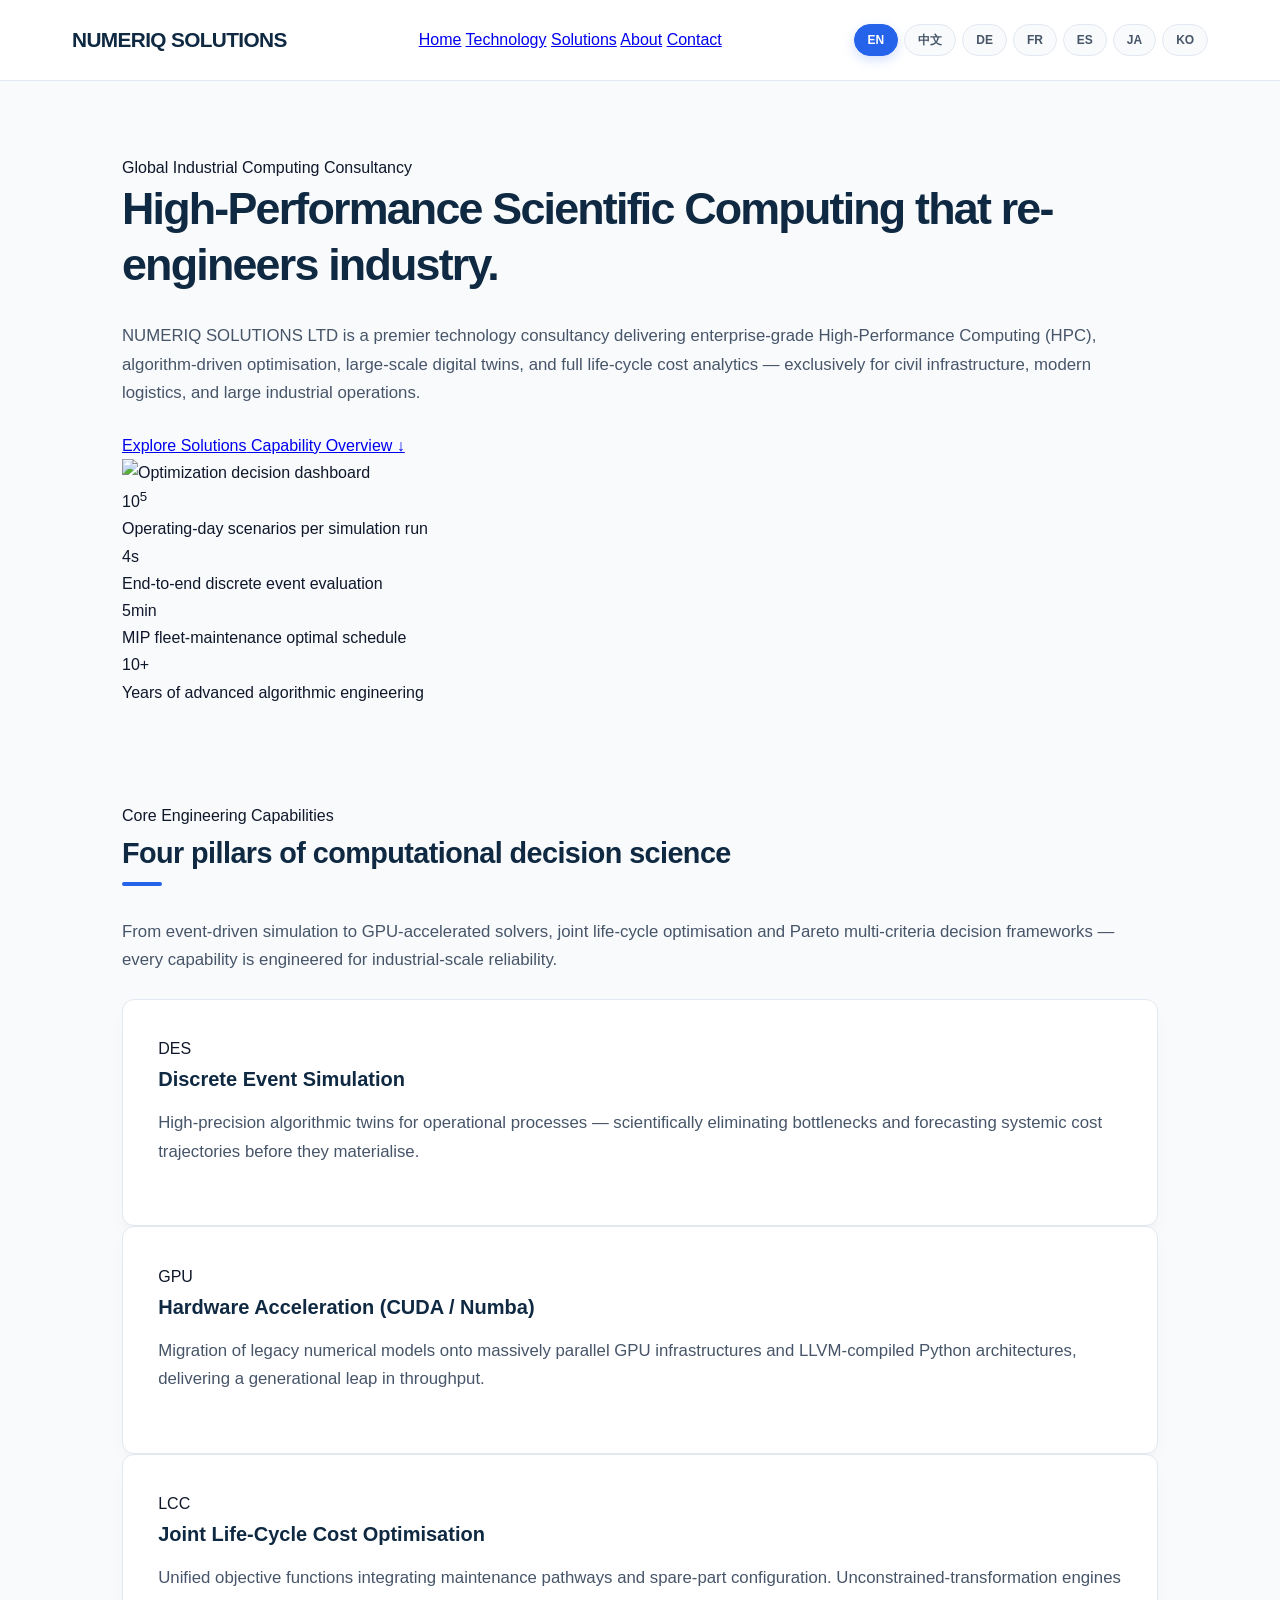
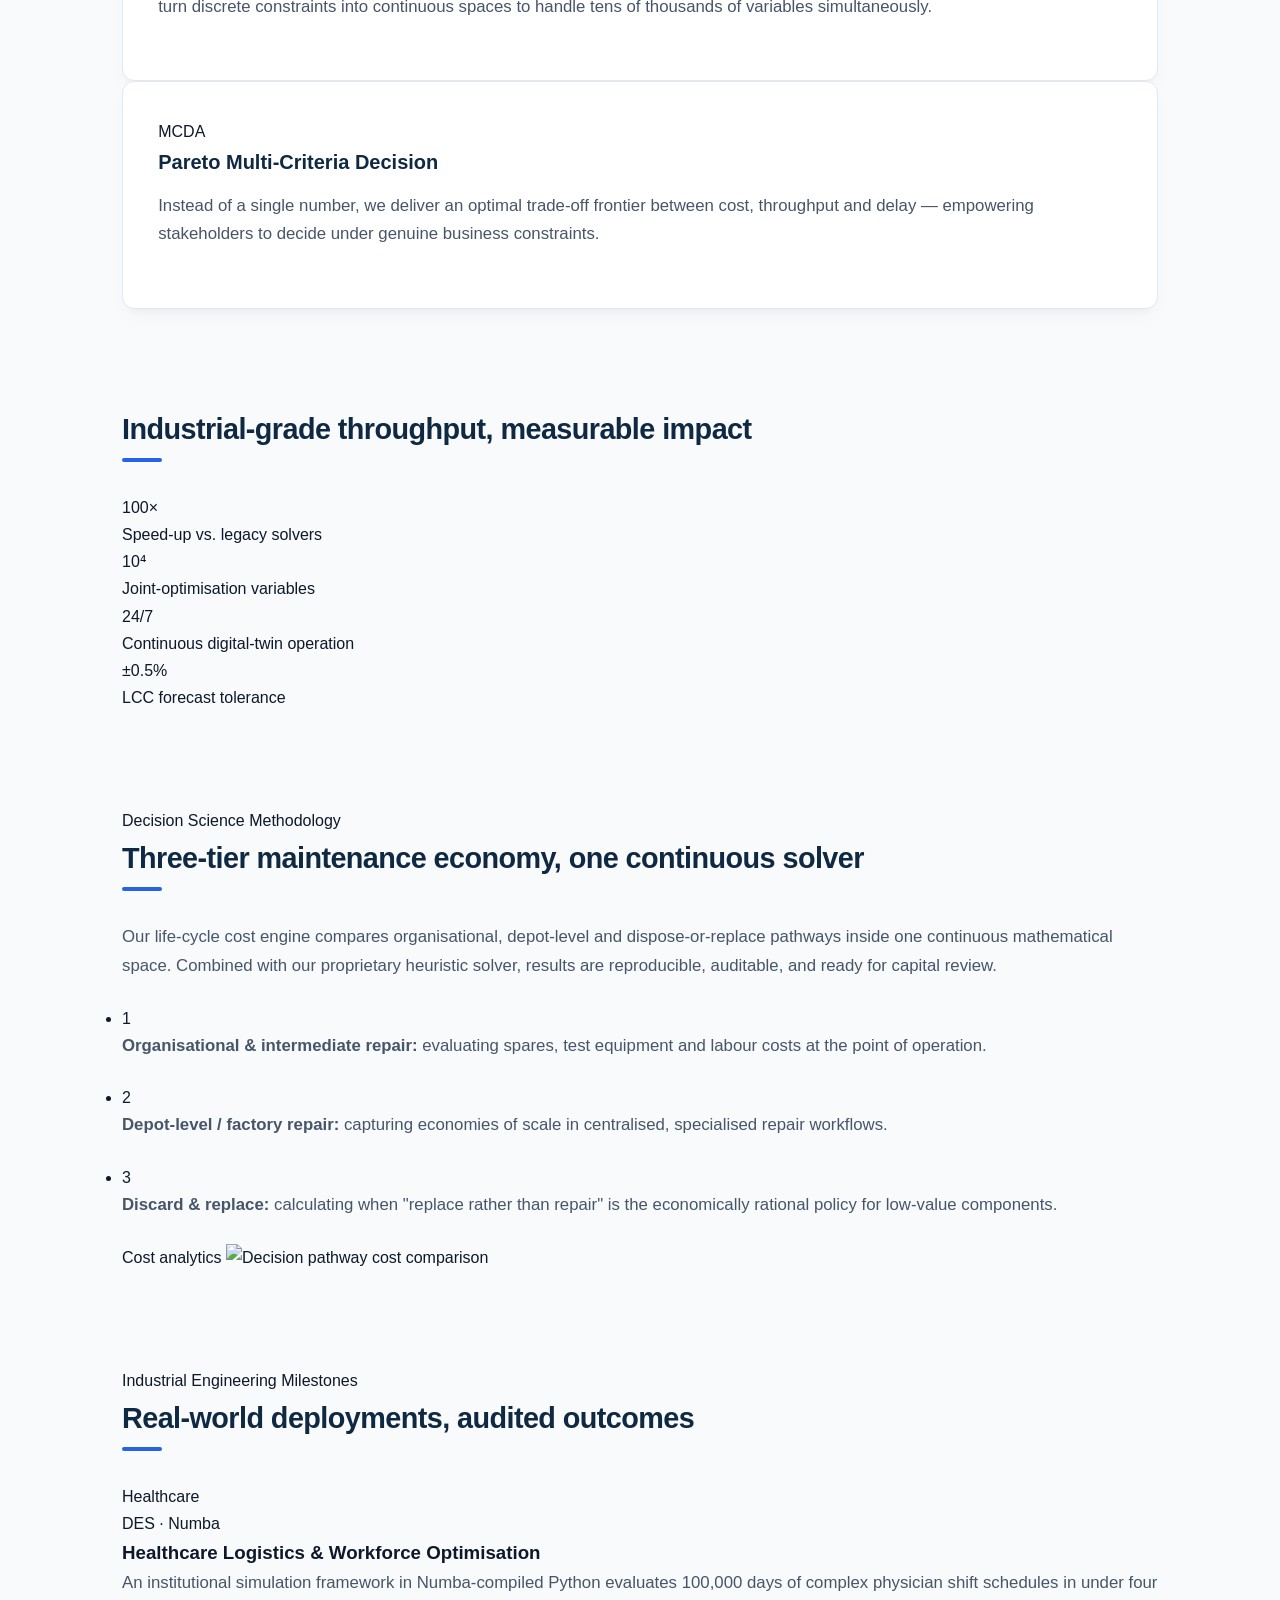
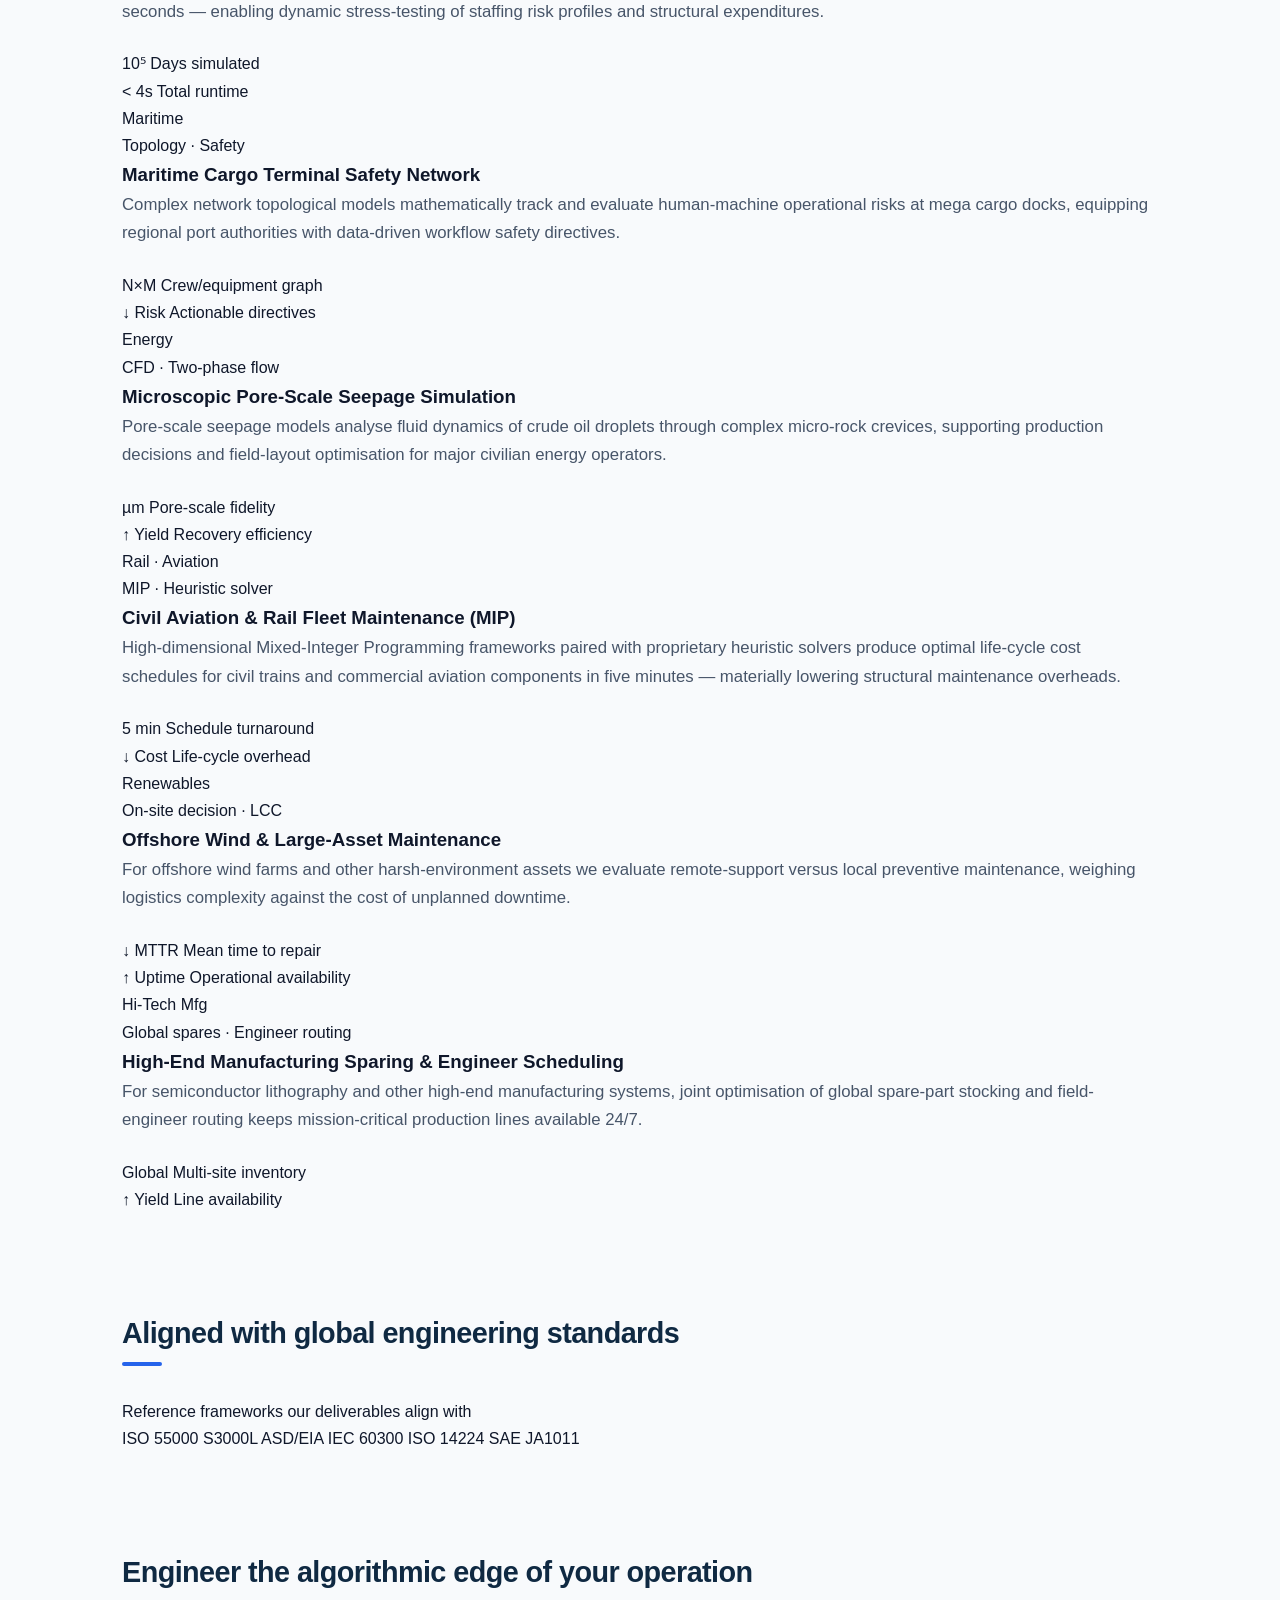
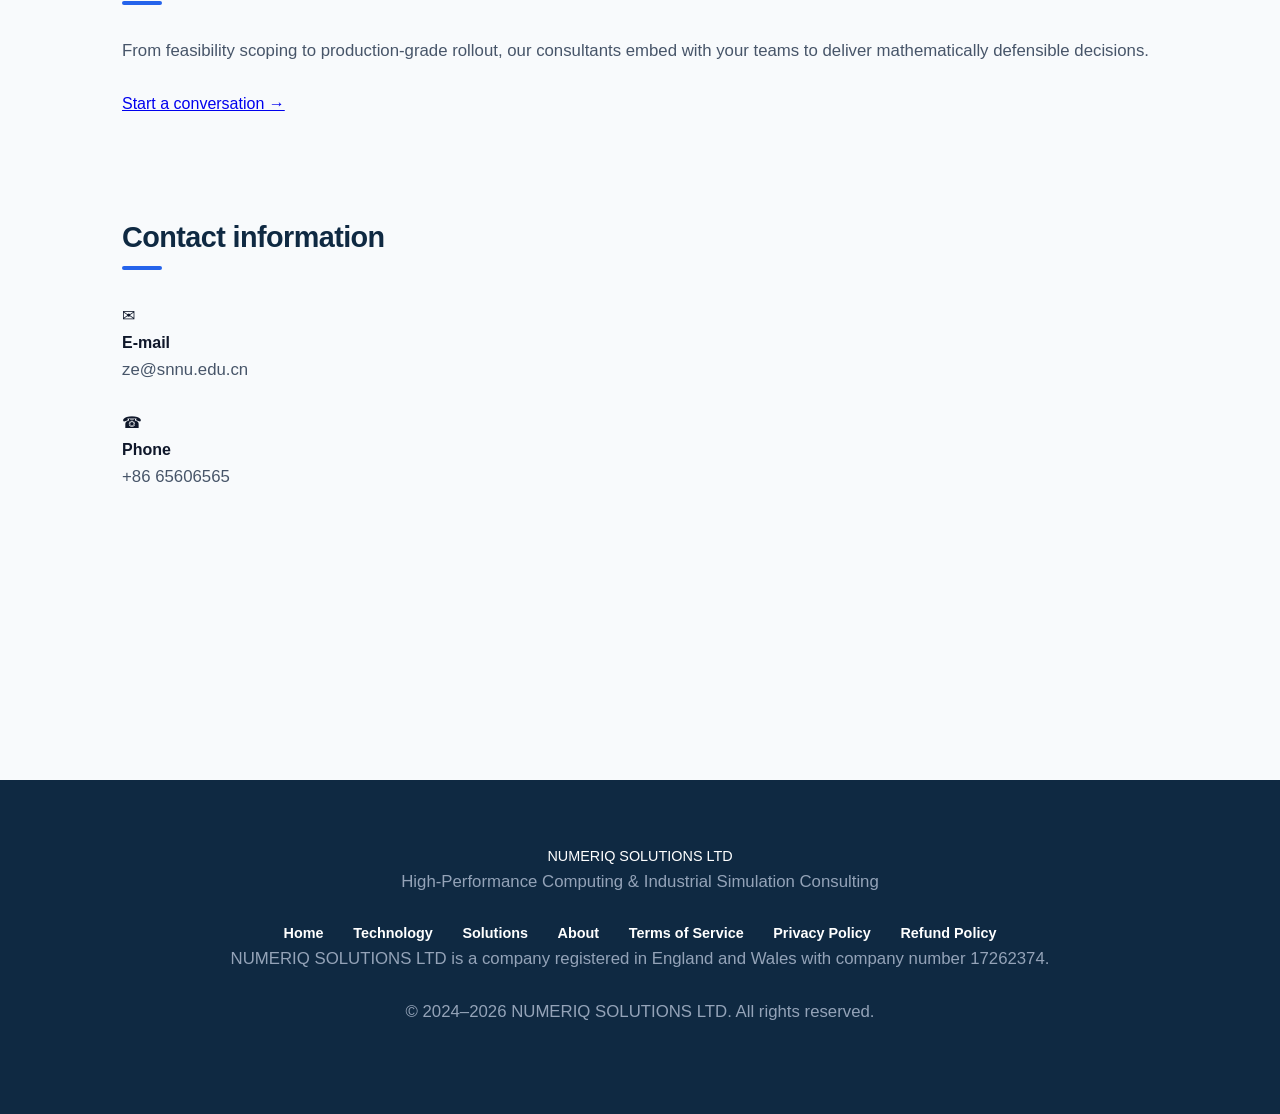
==== commit c6b10555: "Add files via upload" ====
--- a/index.html
+++ b/index.html
@@ -3,227 +3,782 @@
 <head>
     <meta charset="UTF-8">
     <meta name="viewport" content="width=device-width, initial-scale=1.0">
-    <title>NUMERIQ SOLUTIONS | Global Computing & Simulation Consulting</title>
+    <title>NUMERIQ SOLUTIONS | High-Performance Computing & Industrial Simulation Consulting</title>
+    <meta name="description" content="NUMERIQ SOLUTIONS LTD — global consulting firm in high-performance computing, large-scale numerical simulation, GPU acceleration, and life-cycle optimization for civil industry.">
     <link rel="stylesheet" href="assets/style.css">
 </head>
 <body>
 
-    <header>
-        <div class="nav-container">
-            <a href="index.html" class="logo">NUMERIQ SOLUTIONS</a>
-            <div class="lang-selector">
-                <button class="lang-btn active" onclick="setLang('en')">EN</button>
-                <button class="lang-btn" onclick="setLang('zh')">中文</button>
-                <button class="lang-btn" onclick="setLang('de')">DE</button>
-                <button class="lang-btn" onclick="setLang('fr')">FR</button>
-                <button class="lang-btn" onclick="setLang('es')">ES</button>
-                <button class="lang-btn" onclick="setLang('ja')">JA</button>
-                <button class="lang-btn" onclick="setLang('ko')">KO</button>
-            </div>
-        </div>
-    </header>
-
-    <main>
-        <section style="text-align: center; max-width: 850px; margin: 0 auto 6rem auto;">
-            <h1 class="lang lang-en">High-Performance Scientific Computing & Simulation Consulting</h1>
-            <h1 class="lang lang-zh">高端全球工业级高性能科学计算与仿真咨询</h1>
-            <h1 class="lang lang-de">Hochleistungsrechnen & Mathematische Simulationsberatung</h1>
-            <h1 class="lang lang-fr">Calcul Scientifique Haute Performance & Conseil Institutionnel</h1>
-            <h1 class="lang lang-es">Consultoría de Simulación de Sistemas y Computación Científica de Alto Rendimiento</h1>
-            <h1 class="lang lang-ja">グローバル産業向け 高性能科学計算・シミュレーションコンサルティング</h1>
-            <h1 class="lang lang-ko">글로벌 엔터프라이즈를 위한 고성능 과학 계산 및 시뮬레이션 컨설팅</h1>
-
-            <p class="lang lang-en" style="font-size: 1.2rem; color: var(--text-muted);">NUMERIQ SOLUTIONS LTD is a premier, specialized technology consulting firm driving enterprise-grade High-Performance Computing (HPC), industrial algorithm architecture, and complex digital twins exclusively for civil infrastructure, modern logistics, and large-scale service operations.</p>
-            <p class="lang lang-zh" style="font-size: 1.2rem; color: var(--text-muted);">NUMERIQ SOLUTIONS LTD 是一家国际化的专业技术咨询机构。我们深耕企业级高性能计算（HPC）、顶层算法架构与复杂数字孪生系统的建立，专注于为全球民用基础设施、现代智能物流以及超大型服务业运营提供卓越的数学工程与算力支持。</p>
-            <p class="lang lang-de" style="font-size: 1.2rem; color: var(--text-muted);">NUMERIQ SOLUTIONS LTD ist ein führendes Technologieberatungsunternehmen, das sich auf Hochleistungsrechnen (HPC), industrielle Algorithmenarchitektur und komplexe digitale Zwillinge für zivile Infrastruktur, moderne Logistik und Großbetriebe konzentriert.</p>
-            <p class="lang lang-fr" style="font-size: 1.2rem; color: var(--text-muted);">NUMERIQ SOLUTIONS LTD est un cabinet de conseil en technologie de premier plan, spécialisé dans le calcul haute performance (HPC), l'architecture d'algorithmes industriels et les jumeaux numériques complexes pour les infrastructures civiles, la logistique et les services.</p>
-            <p class="lang lang-es" style="font-size: 1.2rem; color: var(--text-muted);">NUMERIQ SOLUTIONS LTD es una firma líder de consultoría tecnológica especializada en Computación de Alto Rendimiento (HPC), arquitectura de algoritmos industriales y gemelos digitales complejos para infraestructura civil, logística y servicios.</p>
-            <p class="lang lang-ja" style="font-size: 1.2rem; color: var(--text-muted);">NUMERIQ SOLUTIONS LTD は、民間インフラ、現代物流、大規模サービス運用に特化した、企業向け高性能計算（HPC）、産業用アルゴリズムアーキテクチャ、および複雑なデジタルツインを推進する一流の技術コンサルティングファームです。</p>
-            <p class="lang lang-ko" style="font-size: 1.2rem; color: var(--text-muted);">NUMERIQ SOLUTIONS LTD는 민간 인프라, 현대 물류 및 대규모 서비스 운영에 특화된 엔터프라이즈급 고성능 컴퓨팅(HPC), 산업용 알고리즘 아키텍처 및 복잡한 디지털 트윈을 선도하는 전문 기술 컨설팅 기업입니다.</p>
-        </section>
-
-        <section>
-            <h2 class="lang lang-en">Strategic Digital Solutions</h2>
-            <h2 class="lang lang-zh">核心工程解决方案</h2>
-            <h2 class="lang lang-de">Strategische Digitale Lösungen</h2>
-            <h2 class="lang lang-fr">Solutions Numériques Stratégiques</h2>
-            <h2 class="lang lang-es">Soluciones Digitales Estratégicas</h2>
-            <h2 class="lang lang-ja">戦略的デジタルソリューション</h2>
-            <h2 class="lang lang-ko">전략적 디지털 솔루션</h2>
-
-            <div class="grid">
-                <div class="card">
-                    <h3 class="lang lang-en">Discrete Event Simulation (DES)</h3>
-                    <h3 class="lang lang-zh">高级离散事件仿真系统 (DES)</h3>
-                    <h3 class="lang lang-de">Diskrete Ereignissimulation (DES)</h3>
-                    <h3 class="lang lang-fr">Simulation d'Événements Discrets (DES)</h3>
-                    <h3 class="lang lang-es">Simulación de Eventos Discretos (DES)</h3>
-                    <h3 class="lang lang-ja">離散事象シミュレーション (DES)</h3>
-                    <h3 class="lang lang-ko">이산 사건 시뮬레이션 (DES)</h3>
-
-                    <p class="lang lang-en">Developing high-precision algorithmic twins for operational processes to scientifically eliminate bottlenecks and forecast systemic cost trajectories.</p>
-                    <p class="lang lang-zh">为复杂的实体业务流程构建高精度的算法资产孪生，通过严谨的离散事件推演，科学消除运营瓶颈并前瞻规划系统性成本轨迹。</p>
-                    <p class="lang lang-de">Entwicklung hochpräziser algorithmischer Zwillinge für betriebliche Prozesse, um Engpässe wissenschaftlich zu beseitigen und systemische Kostenverläufe zu prognostizieren.</p>
-                    <p class="lang lang-fr">Développement de jumeaux algorithmiques de haute précision pour les processus opérationnels afin d'éliminer scientifiquement les goulots d'étranglement et de prévoir les coûts.</p>
-                    <p class="lang lang-es">Desarrollo de gemelos algorítmicos de alta precisión para procesos operativos para eliminar científicamente cuellos de botella y pronosticar costos.</p>
-                    <p class="lang lang-ja">業務プロセスの高精度なアルゴリズムツインを構築し、ボトルネックを科学的に解消してシステム全体のコスト軌道を予測します。</p>
-                    <p class="lang lang-ko">운영 프로세스를 위한 고정밀 알고리즘 트윈을 개발하여 병목 구간을 과학적으로 제거하고 시스템 비용 궤적을 예측합니다。</p>
-                </div>
-
-                <div class="card">
-                    <h3 class="lang lang-en">Hardware Acceleration (CUDA & Numba)</h3>
-                    <h3 class="lang lang-zh">硬件级并行算力加速 (CUDA / Numba)</h3>
-                    <h3 class="lang lang-de">Hardwarebeschleunigung (CUDA & Numba)</h3>
-                    <h3 class="lang lang-fr">Accélération Matérielle (CUDA & Numba)</h3>
-                    <h3 class="lang lang-es">Aceleración de Hardware (CUDA y Numba)</h3>
-                    <h3 class="lang lang-ja">ハードウェア並列計算加速 (CUDA / Numba)</h3>
-                    <h3 class="lang lang-ko">하드웨어 병렬 컴퓨팅 가속 (CUDA 및 Numba)</h3>
-
-                    <p class="lang lang-en">Accelerating legacy numerical models by migrating core matrix operations onto massively parallel GPU infrastructures and LLVM-compiled Python architectures.</p>
-                    <p class="lang lang-zh">将传统的数学工程模型无缝重构迁移至大规模并行 GPU 算力矩阵与 LLVM 级编译架构，实现核心计算层面的代际跃升。</p>
-                    <p class="lang lang-de">Beschleunigung bestehender numerischer Modelle durch Migration von Kernmatrixoperationen auf massiv parallele GPU-Infrastrukturen und LLVM-kompilierte Python-Architekturen.</p>
-                    <p class="lang lang-fr">Accélération des modèles numériques existants en migrant les opérations matricielles vers des infrastructures GPU parallèles et des architectures Python LLVM.</p>
-                    <p class="lang lang-es">Aceleración de modelos numéricos heredados mediante la migración de operaciones matriciales a infraestructuras de GPU paralelas y arquitecturas de Python LLVM.</p>
-                    <p class="lang lang-ja">従来の数理モデルを大規模並列GPUインフラおよびLLVMコンパイル済みのPythonアーキテクチャに移行・再構築し、コア計算の大幅な高速化を実現します。</p>
-                    <p class="lang lang-ko">핵심 행렬 연산을 대규모 병렬 GPU 인프라 및 LLVM 컴파일 Python 아키텍처로 마이그레이션하여 기존 수치 모델의 성능을 가속화합니다。</p>
-                </div>
-            </div>
-        </section>
-
-        <section>
-            <h2 class="lang lang-en">Industrial Engineering Milestones</h2>
-            <h2 class="lang lang-zh">行业重大交付案例</h2>
-            <h2 class="lang lang-de">Industrielle Engineering-Meilensteine</h2>
-            <h2 class="lang lang-fr">Jalons de l'Ingénierie Industrielle</h2>
-            <h2 class="lang lang-es">Hitos de la Ingeniería Industrial</h2>
-            <h2 class="lang lang-ja">産業エンジニアリング実績</h2>
-            <h2 class="lang lang-ko">주요 산업 엔지니어링 프로젝트</h2>
-
-            <div class="grid">
-                <div class="card">
-                    <h3 class="lang lang-en">Healthcare Logistics & Workforce Optimization</h3>
-                    <h3 class="lang lang-zh">大型医疗中心资源调度与离散仿真系统</h3>
-                    <h3 class="lang lang-de">Logistik im Gesundheitswesen & Personaloptimierung</h3>
-                    <h3 class="lang lang-fr">Logistique de Santé & Optimisation du Personnel</h3>
-                    <h3 class="lang lang-es">Logística de Salud y Optimización de Personal</h3>
-                    <h3 class="lang lang-ja">医疗物流および人員配置の最適化</h3>
-                    <h3 class="lang lang-ko">의료 물류 및 인력 배치 최적화</h3>
-
-                    <p class="lang lang-en">Engineered an institutional-grade simulation framework using Numba-compiled Python. Successfully evaluates 100,000 days of complex clinical physician shift schedules within 4 seconds, allowing hospital authorities to dynamically stress-test staffing risk profiles and structural expenditures.</p>
-                    <p class="lang lang-zh">基于高性能编译技术，为顶尖医疗机构量身打造了离散事件仿真决策框架。该系统能够在 4 秒内完成对复杂医生排班方案长达 10 万个运作日的跨周期演变模拟，助力管理层进行动态风险压力测试与结构化开支调控。</p>
-                    <p class="lang lang-de">Entwicklung eines Frameworks mittels Numba-kompiliertem Python. Evaluiert 100.000 Tage komplexer Schichtpläne von Klinikärzten innerhalb von 4 Sekunden, sodass Krankenhausleitungen Personalrisiken und strukturelle Ausgaben dynamisch testen können.</p>
-                    <p class="lang lang-fr">Conception d'un cadre de simulation à l'aide de Python compilé par Numba. Évalue 100 000 jours de plannings complexes de médecins hospitaliers en 4 secondes, permettant aux autorités de tester dynamiquement les risques de personnel.</p>
-                    <p class="lang lang-es">Diseño de un marco de simulación utilizando Python compilado por Numba. Evalúa 100,000 días de horarios complejos de turnos de médicos en 4 segundos, lo que permite a las autoridades realizar pruebas de estrés dinámicas de riesgos de personal.</p>
-                    <p class="lang lang-ja">Numbaコンパイル済みのPythonを使用した医療機関向けのシミュレーションフレームワークを構築。複雑な医師のシフト勤務スケジュール10万日分を4秒以内にシミュレーション評価し、人員配置リスクの動的なストレステストを可能にしました。</p>
-                    <p class="lang lang-ko">Numba 컴파일 Python을 사용하여 기관급 시뮬레이션 프레임워크를 구축했습니다. 복잡한 의사 교대 근무 일정 10만 일 분량을 4초 이내에 성공적으로 평가하여 인력 위험 프로필을 동적으로 스트레스 테스트할 수 있도록 지원합니다.</p>
-                </div>
-
-                <div class="card">
-                    <h3 class="lang lang-en">Maritime Cargo Terminal Operational Safety Network</h3>
-                    <h3 class="lang lang-zh">民用货运码头高危作业拓扑安全模型</h3>
-                    <h3 class="lang lang-de">Betriebssicherheitsnetzwerk für Seefrachtterminals</h3>
-                    <h3 class="lang lang-fr">Réseau de Sécurité Opérationnelle des Terminaux de Fret</h3>
-                    <h3 class="lang lang-es">Red de Seguridad Operativa de Terminales de Carga Marítima</h3>
-                    <h3 class="lang lang-ja">貨物ターミナルにおける作業安全トポロジーモデル</h3>
-                    <h3 class="lang lang-ko">해운 화물 부두 운영 안전 토폴로지 모델</h3>
-
-                    <p class="lang lang-en">Constructed robust complex network topological models to mathematically track and evaluate human-machine operational risks at mega cargo docks, provisioning regional port authorities with data-driven workflow safety directives.</p>
-                    <p class="lang lang-zh">采用前沿的拓扑复杂网络建模，对大型货运码头在多工种交叉高强度作业时的安全风险谱系进行纯数学演算，为区域港口管理当局输出具备极高战略实用价值的安全导向型流转控制方案。</p>
-                    <p class="lang lang-de">Konstruktion komplexer Netzwerktopologiemodelle zur mathematischen Verfolgung und Bewertung von Mensch-Maschine-Betriebsrisiken an großen Frachtdocks, um Hafenbehörden datengesteuerte Sicherheitsrichtlinien bereitzustellen.</p>
-                    <p class="lang lang-fr">Construction de modèles topologiques de réseaux complexes robustes pour suivre et évaluer mathématiquement les risques opérationnels homme-machine dans les grands quais de chargement.</p>
-                    <p class="lang lang-es">Construcción de modelos de topología de redes complejas y robustas para rastrear y evaluar matemáticamente los riesgos operativos hombre-máquina en muelles de carga a gran escala.</p>
-                    <p class="lang lang-ja">先進的な複雑ネットワークトポロジーモデリングを採用し、大型貨物港湾における多職種混在・高強度作業時のリスクを数学的に演算・評価。港湾管理当局に対し、データ駆動型の安全流動管理スキームを提供しました。</p>
-                    <p class="lang lang-ko">대형 화물 부두에서 발생하는 인간-기계 운영 위험을 수학적으로 추적하고 평가하기 위해 복잡계 네트워크 토폴로지 모델을 구축하여, 항만 관리 당국에 데이터 기반의 안전 지침을 제공했습니다.</p>
-                </div>
-
-                <div class="card">
-                    <h3 class="lang lang-en">Microscopic Pore-Scale Seepage Simulation for Petroleum Extraction</h3>
-                    <h3 class="lang lang-zh">石油开采原油微观孔隙渗流数值模拟</h3>
-                    <h3 class="lang lang-de">Mikroskopische Porensickerungssimulation für die Erdölextraktion</h3>
-                    <h3 class="lang lang-fr">Simulation de Suintement Microscopique pour l'Extraction de Pétrole</h3>
-                    <h3 class="lang lang-es">Simulación de Infiltración Microscópica para la Extracción de Petróleo</h3>
-                    <h3 class="lang lang-ja">石油採掘における微視的孔隙浸透数値シミュレーション</h3>
-                    <h3 class="lang lang-ko">석유 추출을 위한 미시적 공극 침투 수치 시뮬레이션</h3>
-
-                    <p class="lang lang-en">Utilized advanced pore-scale seepage mathematical models to analyze the fluid dynamics and behaviors of crude oil droplets passing through complex micro-rock crevices, delivering crucial operational decision support and production layout optimizations for major energy enterprises.</p>
-                    <p class="lang lang-zh">利用前沿的孔隙渗流数学模型，深入研究原油液滴在岩石非均匀微观缝隙中的两相流动与流体动力学规律，为大型石油企业提高采收率与优化采油工艺提供精准的数据驱动型运营支持。</p>
-                    <p class="lang lang-de">Nutzung fortschrittlicher Porensickerungsmodelle zur Untersuchung der Strömungsdynamik von Erdöltropfen in komplexen Mikrogesteinsspalten, um Erdölunternehmen präzise operative Unterstützung bei der Förderung zu bieten.</p>
-                    <p class="lang lang-fr">Utilisation de modèles de suintement à l'échelle des pores pour étudier la dynamique des gouttelettes de pétrole brut s'écoulant dans les fissures rocheuses, offrant un soutien opérationnel précis aux entreprises pétrolières.</p>
-                    <p class="lang lang-es">Utilización de modelos de infiltración a escala de poros para estudiar la dinámica de las gotas de petróleo crudo que fluyen a través de grietas rocosas, proporcionando soporte operativo preciso para empresas petroleras.</p>
-                    <p class="lang lang-ja">先進的な孔隙浸透数学モデルを活用して岩石の微視的な隙間を流れる原油液滴の流動挙動を研究。石油大手企業に対して、生産効率向上およびデータ駆動型の正確な操业・生産支援スキームを提供しました。</p>
-                    <p class="lang lang-ko">고도화된 공극 침투 수학적 모델을 활용하여 암석의 미세한 틈새를 흐르는 원유 방울의 유동 역학을 연구함으로써, 석유 기업의 시추 및 생산 프로세스에 정밀한 데이터 기반 운영 지원 및 공정 최적화 솔루션을 제공했습니다.</p>
-                </div>
-
-                <div class="card" style="grid-column: span 2;">
-                    <h3 class="lang lang-en">Civil Aviation & Rail Fleet Maintenance Optimization (MIP)</h3>
-                    <h3 class="lang lang-zh">现代轨道交通与民航机队关键部件维保决策系统 (MIP)</h3>
-                    <h3 class="lang lang-de">Wartungsoptimierung für Zivilluftfahrt- und Schienenflotten (MIP)</h3>
-                    <h3 class="lang lang-fr">Optimisation de la Maintenance des Flottes d'Aviation Civile et Ferroviaire (MIP)</h3>
-                    <h3 class="lang lang-es">Optimización del Mantenimiento de Flotas de Aviación Civil y Transporte Ferroviaire (MIP)</h3>
-                    <h3 class="lang lang-ja">民間航空・鉄道フリートのメンテナンス最適化 (MIP)</h3>
-                    <h3 class="lang lang-ko">민간 항공 및 철도 플릿 정비 최적화 (MIP)</h3>
-
-                    <p class="lang lang-en">Formulated high-dimensional Mixed-Integer Programming (MIP) mathematical frameworks paired with proprietary custom heuristic solvers. Successfully generates optimal life-cycle cost schedules for civil trains and commercial aviation components within 5 minutes, significantly lowering structural maintenance overheads.</p>
-                    <p class="lang lang-zh">针对大规模民用高速列车群及商业航空机队的核心零部件周转与维保周期，构建了高维混合整数规划（MIP）数学矩阵。依托团队自研的定制化高启发式求解器，可在 5 分钟内精准输出生命周期最优成本约束下的零备件置换方案，大幅消减实实体资产运营方的结构化冗余损耗。</p>
-                    <p class="lang lang-de">Formulierung hochdimensionaler mathematischer Frameworks der gemischt-ganzzahligen linearen Programmierung (MIP) in Kombination mit maßgeschneiderten heuristischen Solvern. Generiert innerhalb von 5 Minuten optimale Lebenszykluskostenpläne für zivile Züge.</p>
-                    <p class="lang lang-fr">Formulation de cadres mathématiques de programmation linéaire en variables mixtes (MIP) de haute dimension associés à des solveurs heuristiques. Génère des calendriers de coûts de cycle de vie optimaux pour les trains civils en 5 minutes.</p>
-                    <p class="lang lang-es">Formulación de marcos matemáticos de programación entera mixta (MIP) de alta dimensión combinados con resolutores heurísticos. Genera programaciones de costos óptimos del ciclo de vida para trenes civiles en 5 minutos.</p>
-                    <p class="lang lang-ja">大規模な民間高速鉄道および商業航空機隊の重要部品のメンテナンス周期に対して、高次元の混合整数計画（MIP）数理マトリクスを構築。自研のカスタムソルバーを駆使し、5分以内にコスト最適化条件下の部品整備計画を算出、構造的コストを大幅に削減しました。</p>
-                    <p class="lang lang-ko">대규모 민간 고속열차 및 상업용 항공기 플릿의 부품 정비 주기를 최적화하기 위해 고차원 혼합 정수 계획법(MIP) 프레임워크를 구축하고 자체 개발한 커스텀 휴리스틱 솔버를 결합했습니다. 5분 이내에 최적 비용 정비 일정을 성공적으로 생성하여 유지보수 비용을 대폭 낮췄습니다.</p>
-                </div>
-            </div>
-        </section>
-        <section>
-            <h2 class="lang lang-en">Contact information</h2>
-            <h2 class="lang lang-zh">联系方式</h2>
-            <h2 class="lang lang-de">Kontaktdaten</h2>
-            <h2 class="lang lang-fr">Coordonnées</h2>
-            <h2 class="lang lang-es">Datos de contacto</h2>
-            <h2 class="lang lang-ja">連絡先（れんらくさき / Renrakusaki）</h2>
-            <h2 class="lang lang-ko">연락처</h2>
-
-            <div class="grid">
-                <div class="card">
-                    <h3 class="lang lang-en">E-mail and Phone number </h3>
-                    <h3 class="lang lang-zh">电子邮箱和电话</h3>
-                    <p class="lang lang-en">E-mail: ze@snnu.edu.cn</p>
-                    <p class="lang lang-en">Phone number: +86 65606565</p>
-                    <p class="lang lang-zh">邮箱: ze@snnu.edu.cn</p>
-                    <p class="lang lang-zh">电话: +86 65606565</p>
-                </div>
-            </div>
-        </section>
-    </main>
-
-    <footer>
-        <p style="margin-bottom: 1.5rem;">
-            <a href="terms.html">Terms of Service</a> | 
-            <a href="privacy.html">Privacy Policy</a> | 
-            <a href="refund.html">Refund Policy</a>
+<header>
+    <div class="nav-container">
+        <a href="index.html" class="logo">NUMERIQ SOLUTIONS</a>
+        <nav class="nav-links">
+            <a class="nav-link active" href="index.html"><span class="lang lang-en">Home</span><span class="lang lang-zh">首页</span><span class="lang lang-de">Start</span><span class="lang lang-fr">Accueil</span><span class="lang lang-es">Inicio</span><span class="lang lang-ja">ホーム</span><span class="lang lang-ko">홈</span></a>
+            <a class="nav-link" href="features.html"><span class="lang lang-en">Technology</span><span class="lang lang-zh">技术能力</span><span class="lang lang-de">Technologie</span><span class="lang lang-fr">Technologie</span><span class="lang lang-es">Tecnología</span><span class="lang lang-ja">テクノロジー</span><span class="lang lang-ko">기술</span></a>
+            <a class="nav-link" href="solutions.html"><span class="lang lang-en">Solutions</span><span class="lang lang-zh">行业方案</span><span class="lang lang-de">Lösungen</span><span class="lang lang-fr">Solutions</span><span class="lang lang-es">Soluciones</span><span class="lang lang-ja">ソリューション</span><span class="lang lang-ko">솔루션</span></a>
+            <a class="nav-link" href="about.html"><span class="lang lang-en">About</span><span class="lang lang-zh">关于我们</span><span class="lang lang-de">Über uns</span><span class="lang lang-fr">À propos</span><span class="lang lang-es">Nosotros</span><span class="lang lang-ja">会社情報</span><span class="lang lang-ko">회사 소개</span></a>
+            <a class="nav-link nav-cta" href="#contact"><span class="lang lang-en">Contact</span><span class="lang lang-zh">联系咨询</span><span class="lang lang-de">Kontakt</span><span class="lang lang-fr">Contact</span><span class="lang lang-es">Contacto</span><span class="lang lang-ja">お問合せ</span><span class="lang lang-ko">문의</span></a>
+        </nav>
+        <div class="lang-selector">
+            <button class="lang-btn active" onclick="setLang('en')">EN</button>
+            <button class="lang-btn" onclick="setLang('zh')">中文</button>
+            <button class="lang-btn" onclick="setLang('de')">DE</button>
+            <button class="lang-btn" onclick="setLang('fr')">FR</button>
+            <button class="lang-btn" onclick="setLang('es')">ES</button>
+            <button class="lang-btn" onclick="setLang('ja')">JA</button>
+            <button class="lang-btn" onclick="setLang('ko')">KO</button>
+        </div>
+    </div>
+</header>
+
+<main>
+
+    <!-- ============ HERO ============ -->
+    <section class="hero">
+        <div class="hero-grid">
+            <div>
+                <span class="eyebrow">
+                    <span class="lang lang-en">Global Industrial Computing Consultancy</span>
+                    <span class="lang lang-zh">全球工业计算咨询机构</span>
+                    <span class="lang lang-de">Globale Industrielle Rechenberatung</span>
+                    <span class="lang lang-fr">Conseil en Calcul Industriel Mondial</span>
+                    <span class="lang lang-es">Consultoría Global en Computación Industrial</span>
+                    <span class="lang lang-ja">グローバル産業計算コンサルティング</span>
+                    <span class="lang lang-ko">글로벌 산업 컴퓨팅 컨설팅</span>
+                </span>
+                <h1>
+                    <span class="lang lang-en">High-Performance Scientific Computing <span class="accent-text">that re-engineers industry.</span></span>
+                    <span class="lang lang-zh">高性能科学计算 <span class="accent-text">重塑工业运营效率。</span></span>
+                    <span class="lang lang-de">Hochleistungs-Wissenschaftsrechnen <span class="accent-text">für eine neue Industriegeneration.</span></span>
+                    <span class="lang lang-fr">Calcul Scientifique Haute Performance <span class="accent-text">au service de l'industrie.</span></span>
+                    <span class="lang lang-es">Computación Científica de Alto Rendimiento <span class="accent-text">que reinventa la industria.</span></span>
+                    <span class="lang lang-ja">産業を再設計する <span class="accent-text">高性能科学計算。</span></span>
+                    <span class="lang lang-ko">산업을 재설계하는 <span class="accent-text">고성능 과학 계산.</span></span>
+                </h1>
+                <p class="lang lang-en">NUMERIQ SOLUTIONS LTD is a premier technology consultancy delivering enterprise-grade High-Performance Computing (HPC), algorithm-driven optimisation, large-scale digital twins, and full life-cycle cost analytics — exclusively for civil infrastructure, modern logistics, and large industrial operations.</p>
+                <p class="lang lang-zh">NUMERIQ SOLUTIONS LTD 是一家国际化的专业技术咨询机构，深耕企业级高性能计算（HPC）、算法驱动的工业优化、超大规模数字孪生与全寿命周期成本分析，专注服务于民用基础设施、现代物流以及大型工业运营。</p>
+                <p class="lang lang-de">NUMERIQ SOLUTIONS LTD ist eine führende Technologieberatung für Hochleistungsrechnen (HPC), algorithmische Optimierung, großskalige digitale Zwillinge und Lebenszyklus-Kostenanalyse — ausschließlich für zivile Infrastruktur, moderne Logistik und Großindustrie.</p>
+                <p class="lang lang-fr">NUMERIQ SOLUTIONS LTD est un cabinet de conseil technologique de premier plan, spécialisé en calcul haute performance (HPC), optimisation algorithmique, jumeaux numériques à grande échelle et analyse du coût de cycle de vie — pour l'infrastructure civile, la logistique moderne et l'industrie.</p>
+                <p class="lang lang-es">NUMERIQ SOLUTIONS LTD es una firma líder de consultoría tecnológica especializada en computación de alto rendimiento (HPC), optimización algorítmica, gemelos digitales a gran escala y análisis del costo de ciclo de vida — exclusivamente para infraestructura civil, logística moderna y operaciones industriales.</p>
+                <p class="lang lang-ja">NUMERIQ SOLUTIONS LTD は、企業級ハイパフォーマンス・コンピューティング（HPC）、アルゴリズム駆動型最適化、大規模デジタルツイン、ライフサイクル・コスト分析を提供する一流の技術コンサルティングファームです。民間インフラ、現代物流、大規模産業運営に特化しています。</p>
+                <p class="lang lang-ko">NUMERIQ SOLUTIONS LTD는 엔터프라이즈급 고성능 컴퓨팅(HPC), 알고리즘 기반 최적화, 대규모 디지털 트윈, 전수명 비용 분석을 제공하는 최고 수준의 기술 컨설팅 기업으로, 민간 인프라, 현대 물류 및 대규모 산업 운영에 특화되어 있습니다.</p>
+                <div class="hero-btn-row">
+                    <a class="btn btn-primary" href="solutions.html">
+                        <span class="lang lang-en">Explore Solutions</span><span class="lang lang-zh">浏览行业方案</span><span class="lang lang-de">Lösungen entdecken</span><span class="lang lang-fr">Découvrir nos solutions</span><span class="lang lang-es">Explorar soluciones</span><span class="lang lang-ja">ソリューションを見る</span><span class="lang lang-ko">솔루션 보기</span>
+                    </a>
+                    <a class="btn btn-ghost" href="#capabilities">
+                        <span class="lang lang-en">Capability Overview ↓</span><span class="lang lang-zh">核心能力概览 ↓</span><span class="lang lang-de">Kompetenzen ↓</span><span class="lang lang-fr">Aperçu des capacités ↓</span><span class="lang lang-es">Resumen de capacidades ↓</span><span class="lang lang-ja">能力一覧 ↓</span><span class="lang lang-ko">역량 살펴보기 ↓</span>
+                    </a>
+                </div>
+            </div>
+            <div class="hero-visual">
+                <div class="visual-card">
+                    <div class="dots">
+                        <span class="dot r"></span><span class="dot y"></span><span class="dot g"></span>
+                    </div>
+                    <img src="assets/Image_a9.png" alt="Optimization decision dashboard">
+                </div>
+            </div>
+        </div>
+
+        <div class="hero-stats">
+            <div class="hero-stat">
+                <div class="num">10<sup>5</sup></div>
+                <div class="label">
+                    <span class="lang lang-en">Operating-day scenarios per simulation run</span>
+                    <span class="lang lang-zh">单次仿真可演化的运营日场景</span>
+                    <span class="lang lang-de">Betriebs-Tage pro Simulation</span>
+                    <span class="lang lang-fr">Jours d'opération par simulation</span>
+                    <span class="lang lang-es">Días de operación por simulación</span>
+                    <span class="lang lang-ja">1回の演算で評価する運営日数</span>
+                    <span class="lang lang-ko">시뮬레이션당 운영일 시나리오</span>
+                </div>
+            </div>
+            <div class="hero-stat">
+                <div class="num">4s</div>
+                <div class="label">
+                    <span class="lang lang-en">End-to-end discrete event evaluation</span>
+                    <span class="lang lang-zh">端到端离散事件评估耗时</span>
+                    <span class="lang lang-de">End-to-End-Auswertungszeit</span>
+                    <span class="lang lang-fr">Évaluation discrète de bout en bout</span>
+                    <span class="lang lang-es">Evaluación discreta de extremo a extremo</span>
+                    <span class="lang lang-ja">エンドツーエンドDES評価時間</span>
+                    <span class="lang lang-ko">엔드 투 엔드 DES 평가 시간</span>
+                </div>
+            </div>
+            <div class="hero-stat">
+                <div class="num">5min</div>
+                <div class="label">
+                    <span class="lang lang-en">MIP fleet-maintenance optimal schedule</span>
+                    <span class="lang lang-zh">机队维保 MIP 最优解算耗时</span>
+                    <span class="lang lang-de">MIP-Optimalplan für Flotten</span>
+                    <span class="lang lang-fr">Plan MIP optimal pour flotte</span>
+                    <span class="lang lang-es">Plan MIP óptimo para flota</span>
+                    <span class="lang lang-ja">機隊MIP最適計画立案時間</span>
+                    <span class="lang lang-ko">함대 MIP 최적 일정 산출</span>
+                </div>
+            </div>
+            <div class="hero-stat">
+                <div class="num">10+</div>
+                <div class="label">
+                    <span class="lang lang-en">Years of advanced algorithmic engineering</span>
+                    <span class="lang lang-zh">深耕高级算法工程的年限</span>
+                    <span class="lang lang-de">Jahre erweiterter Algorithmik</span>
+                    <span class="lang lang-fr">Années d'ingénierie algorithmique</span>
+                    <span class="lang lang-es">Años de ingeniería algorítmica avanzada</span>
+                    <span class="lang lang-ja">先進アルゴリズム工学の年数</span>
+                    <span class="lang lang-ko">고급 알고리즘 엔지니어링 경험 연수</span>
+                </div>
+            </div>
+        </div>
+    </section>
+
+    <!-- ============ CAPABILITIES ============ -->
+    <section id="capabilities">
+        <div class="section-intro">
+            <span class="eyebrow">
+                <span class="lang lang-en">Core Engineering Capabilities</span>
+                <span class="lang lang-zh">核心工程能力</span>
+                <span class="lang lang-de">Kern-Engineering-Kompetenzen</span>
+                <span class="lang lang-fr">Capacités d'Ingénierie</span>
+                <span class="lang lang-es">Capacidades de Ingeniería</span>
+                <span class="lang lang-ja">主要エンジニアリング能力</span>
+                <span class="lang lang-ko">핵심 엔지니어링 역량</span>
+            </span>
+            <h2 class="center">
+                <span class="lang lang-en">Four pillars of computational decision science</span>
+                <span class="lang lang-zh">支撑计算决策科学的四大支柱</span>
+                <span class="lang lang-de">Vier Säulen der computergestützten Entscheidungswissenschaft</span>
+                <span class="lang lang-fr">Quatre piliers de la science de la décision computationnelle</span>
+                <span class="lang lang-es">Cuatro pilares de la ciencia de la decisión computacional</span>
+                <span class="lang lang-ja">計算的意思決定科学を支える4つの柱</span>
+                <span class="lang lang-ko">전산 의사결정 과학을 떠받치는 네 가지 기둥</span>
+            </h2>
+            <p>
+                <span class="lang lang-en">From event-driven simulation to GPU-accelerated solvers, joint life-cycle optimisation and Pareto multi-criteria decision frameworks — every capability is engineered for industrial-scale reliability.</span>
+                <span class="lang lang-zh">从事件驱动仿真到 GPU 加速求解，从联合全寿命周期优化到帕累托多目标决策框架，每项能力均按工业级可靠性标准打造。</span>
+                <span class="lang lang-de">Von ereignisgesteuerter Simulation bis GPU-beschleunigten Solvern, gemeinsamer Lebenszyklus-Optimierung und Pareto-Multikriterien-Frameworks.</span>
+                <span class="lang lang-fr">De la simulation événementielle aux solveurs GPU, à l'optimisation conjointe du cycle de vie et aux cadres Pareto multi-critères.</span>
+                <span class="lang lang-es">De la simulación dirigida por eventos a los solucionadores GPU, optimización conjunta del ciclo de vida y marcos Pareto multicriterio.</span>
+                <span class="lang lang-ja">イベント駆動シミュレーションからGPU加速ソルバー、ライフサイクル統合最適化、パレート多基準フレームワークまで。</span>
+                <span class="lang lang-ko">이벤트 기반 시뮬레이션부터 GPU 가속 솔버, 전수명 통합 최적화 및 파레토 다기준 의사결정 프레임워크까지.</span>
+            </p>
+        </div>
+
+        <div class="grid-4">
+            <div class="card">
+                <div class="card-icon">DES</div>
+                <h3>
+                    <span class="lang lang-en">Discrete Event Simulation</span>
+                    <span class="lang lang-zh">离散事件仿真 (DES)</span>
+                    <span class="lang lang-de">Diskrete Ereignissimulation</span>
+                    <span class="lang lang-fr">Simulation d'Événements Discrets</span>
+                    <span class="lang lang-es">Simulación de Eventos Discretos</span>
+                    <span class="lang lang-ja">離散事象シミュレーション</span>
+                    <span class="lang lang-ko">이산 사건 시뮬레이션</span>
+                </h3>
+                <p class="lang lang-en">High-precision algorithmic twins for operational processes — scientifically eliminating bottlenecks and forecasting systemic cost trajectories before they materialise.</p>
+                <p class="lang lang-zh">为复杂业务流程构建高精度算法资产孪生，通过严谨的离散事件推演，科学消除瓶颈并预演系统性成本轨迹。</p>
+                <p class="lang lang-de">Hochpräzise algorithmische Zwillinge zur Eliminierung von Engpässen und zur Prognose systemischer Kostenverläufe.</p>
+                <p class="lang lang-fr">Jumeaux algorithmiques pour éliminer les goulets d'étranglement et prévoir les trajectoires de coût systémique.</p>
+                <p class="lang lang-es">Gemelos algorítmicos de alta precisión para eliminar cuellos de botella y prever costos sistémicos.</p>
+                <p class="lang lang-ja">業務プロセスの高精度アルゴリズムツインで、ボトルネックを科学的に解消しコスト軌道を予測します。</p>
+                <p class="lang lang-ko">운영 프로세스를 위한 고정밀 알고리즘 트윈으로 병목 구간을 과학적으로 제거하고 시스템 비용 궤적을 예측합니다.</p>
+            </div>
+
+            <div class="card">
+                <div class="card-icon cyan">GPU</div>
+                <h3>
+                    <span class="lang lang-en">Hardware Acceleration (CUDA / Numba)</span>
+                    <span class="lang lang-zh">硬件级并行算力加速</span>
+                    <span class="lang lang-de">Hardwarebeschleunigung</span>
+                    <span class="lang lang-fr">Accélération Matérielle</span>
+                    <span class="lang lang-es">Aceleración de Hardware</span>
+                    <span class="lang lang-ja">ハードウェア並列計算加速</span>
+                    <span class="lang lang-ko">하드웨어 병렬 가속</span>
+                </h3>
+                <p class="lang lang-en">Migration of legacy numerical models onto massively parallel GPU infrastructures and LLVM-compiled Python architectures, delivering a generational leap in throughput.</p>
+                <p class="lang lang-zh">将传统的数学工程模型无缝重构迁移至大规模并行 GPU 算力矩阵与 LLVM 级编译架构，实现核心计算的代际跃升。</p>
+                <p class="lang lang-de">Migration bestehender numerischer Modelle auf massiv parallele GPU- und LLVM-Architekturen für einen Leistungssprung.</p>
+                <p class="lang lang-fr">Migration de modèles numériques vers des infrastructures GPU parallèles et des architectures Python LLVM compilées.</p>
+                <p class="lang lang-es">Migración de modelos numéricos a infraestructuras GPU paralelas y arquitecturas Python LLVM compiladas.</p>
+                <p class="lang lang-ja">従来の数理モデルを大規模並列GPUインフラとLLVMコンパイル済みPython基盤に移植し、世代を超えた性能を実現します。</p>
+                <p class="lang lang-ko">기존 수치 모델을 대규모 병렬 GPU 인프라와 LLVM 컴파일 Python 아키텍처로 마이그레이션해 세대를 뛰어넘는 성능을 제공합니다.</p>
+            </div>
+
+            <div class="card">
+                <div class="card-icon violet">LCC</div>
+                <h3>
+                    <span class="lang lang-en">Joint Life-Cycle Cost Optimisation</span>
+                    <span class="lang lang-zh">全寿命周期成本联合优化</span>
+                    <span class="lang lang-de">Lebenszyklus-Kostenoptimierung</span>
+                    <span class="lang lang-fr">Optimisation du Coût de Cycle de Vie</span>
+                    <span class="lang lang-es">Optimización del Costo de Ciclo de Vida</span>
+                    <span class="lang lang-ja">ライフサイクル・コスト統合最適化</span>
+                    <span class="lang lang-ko">전수명 비용 통합 최적화</span>
+                </h3>
+                <p class="lang lang-en">Unified objective functions integrating maintenance pathways and spare-part configuration. Unconstrained-transformation engines turn discrete constraints into continuous spaces to handle tens of thousands of variables simultaneously.</p>
+                <p class="lang lang-zh">将维修路径决策与备件部署纳入统一目标函数。无约束变换引擎将离散约束转换为连续空间，可同时处理上万级变量，逼近全局最优。</p>
+                <p class="lang lang-de">Vereinheitlichte Zielfunktionen für Wartungspfade und Ersatzteilkonfiguration mit Unconstrained-Transformation-Engines.</p>
+                <p class="lang lang-fr">Fonction objectif unifiée pour les chemins de maintenance et la configuration des pièces, transformation sans contrainte.</p>
+                <p class="lang lang-es">Función objetivo unificada para rutas de mantenimiento y configuración de repuestos, transformación sin restricciones.</p>
+                <p class="lang lang-ja">保守経路と予備品配置を統合した目的関数。無制約変換エンジンで離散制約を連続空間に変換し数万変数を同時に処理。</p>
+                <p class="lang lang-ko">유지보수 경로와 예비품 구성을 통합한 목적 함수. 무제약 변환 엔진으로 이산 제약을 연속 공간으로 전환하여 수만 개 변수를 동시 처리합니다.</p>
+            </div>
+
+            <div class="card">
+                <div class="card-icon amber">MCDA</div>
+                <h3>
+                    <span class="lang lang-en">Pareto Multi-Criteria Decision</span>
+                    <span class="lang lang-zh">帕累托多准则决策</span>
+                    <span class="lang lang-de">Pareto-Multikriterien-Entscheidung</span>
+                    <span class="lang lang-fr">Décision Multi-Critères Pareto</span>
+                    <span class="lang lang-es">Decisión Multicriterio Pareto</span>
+                    <span class="lang lang-ja">パレート多基準意思決定</span>
+                    <span class="lang lang-ko">파레토 다기준 의사결정</span>
+                </h3>
+                <p class="lang lang-en">Instead of a single number, we deliver an optimal trade-off frontier between cost, throughput and delay — empowering stakeholders to decide under genuine business constraints.</p>
+                <p class="lang lang-zh">不再交付孤立的单值结果，而是给出在成本、产出与延迟之间的最优权衡前沿，让决策者基于真实业务约束做出明智选择。</p>
+                <p class="lang lang-de">Statt eines einzigen Werts liefern wir die optimale Trade-off-Front zwischen Kosten, Durchsatz und Verzögerung.</p>
+                <p class="lang lang-fr">Au lieu d'un résultat unique, nous offrons une frontière Pareto optimale entre coût, débit et délai.</p>
+                <p class="lang lang-es">En lugar de un único resultado, ofrecemos una frontera Pareto óptima entre costo, rendimiento y retraso.</p>
+                <p class="lang lang-ja">単一値ではなく、コスト・処理量・遅延の最適トレードオフ前線を提示し、現実的な意思決定を支援します。</p>
+                <p class="lang lang-ko">단일 결과가 아닌 비용·처리량·지연 사이의 최적 트레이드오프 전선을 제시하여 현실적 의사결정을 지원합니다.</p>
+            </div>
+        </div>
+    </section>
+
+    <!-- ============ CAPABILITY METRICS ============ -->
+    <section>
+        <h2 class="center">
+            <span class="lang lang-en">Industrial-grade throughput, measurable impact</span>
+            <span class="lang lang-zh">工业级算力，可量化的业务影响</span>
+            <span class="lang lang-de">Industrieller Durchsatz, messbarer Mehrwert</span>
+            <span class="lang lang-fr">Débit industriel, impact mesurable</span>
+            <span class="lang lang-es">Rendimiento industrial, impacto medible</span>
+            <span class="lang lang-ja">産業級スループット、測定可能な成果</span>
+            <span class="lang lang-ko">산업급 처리량과 측정 가능한 효과</span>
+        </h2>
+        <div class="cap-strip">
+            <div class="cap-pill">
+                <div class="cap-num">100×</div>
+                <div class="cap-text">
+                    <span class="lang lang-en">Speed-up vs. legacy solvers</span>
+                    <span class="lang lang-zh">相对传统求解器的加速比</span>
+                    <span class="lang lang-de">Beschleunigung ggü. Altsolvern</span>
+                    <span class="lang lang-fr">Accélération vs solveurs anciens</span>
+                    <span class="lang lang-es">Aceleración vs solucionadores antiguos</span>
+                    <span class="lang lang-ja">従来ソルバー比加速</span>
+                    <span class="lang lang-ko">기존 솔버 대비 가속</span>
+                </div>
+            </div>
+            <div class="cap-pill">
+                <div class="cap-num">10⁴</div>
+                <div class="cap-text">
+                    <span class="lang lang-en">Joint-optimisation variables</span>
+                    <span class="lang lang-zh">联合优化变量量级</span>
+                    <span class="lang lang-de">Optimierungsvariablen</span>
+                    <span class="lang lang-fr">Variables d'optimisation jointe</span>
+                    <span class="lang lang-es">Variables de optimización conjunta</span>
+                    <span class="lang lang-ja">統合最適化変数規模</span>
+                    <span class="lang lang-ko">통합 최적화 변수 규모</span>
+                </div>
+            </div>
+            <div class="cap-pill">
+                <div class="cap-num">24/7</div>
+                <div class="cap-text">
+                    <span class="lang lang-en">Continuous digital-twin operation</span>
+                    <span class="lang lang-zh">数字孪生 7×24 全时运行</span>
+                    <span class="lang lang-de">Digital-Twin im Dauerbetrieb</span>
+                    <span class="lang lang-fr">Jumeau numérique en continu</span>
+                    <span class="lang lang-es">Gemelo digital continuo</span>
+                    <span class="lang lang-ja">デジタルツインの24時間運用</span>
+                    <span class="lang lang-ko">디지털 트윈 연속 운영</span>
+                </div>
+            </div>
+            <div class="cap-pill">
+                <div class="cap-num">±0.5%</div>
+                <div class="cap-text">
+                    <span class="lang lang-en">LCC forecast tolerance</span>
+                    <span class="lang lang-zh">寿命周期成本预测精度</span>
+                    <span class="lang lang-de">LCC-Prognosegenauigkeit</span>
+                    <span class="lang lang-fr">Précision de prévision LCC</span>
+                    <span class="lang lang-es">Precisión de previsión LCC</span>
+                    <span class="lang lang-ja">LCC予測精度</span>
+                    <span class="lang lang-ko">LCC 예측 정밀도</span>
+                </div>
+            </div>
+        </div>
+    </section>
+
+    <!-- ============ METHODOLOGY ============ -->
+    <section>
+        <div class="method-panel">
+            <div class="method-grid">
+                <div>
+                    <span class="eyebrow">
+                        <span class="lang lang-en">Decision Science Methodology</span>
+                        <span class="lang lang-zh">决策科学方法论</span>
+                        <span class="lang lang-de">Methodik der Entscheidungswissenschaft</span>
+                        <span class="lang lang-fr">Méthodologie de la science décisionnelle</span>
+                        <span class="lang lang-es">Metodología de la ciencia de la decisión</span>
+                        <span class="lang lang-ja">意思決定科学の方法論</span>
+                        <span class="lang lang-ko">의사결정 과학 방법론</span>
+                    </span>
+                    <h2>
+                        <span class="lang lang-en">Three-tier maintenance economy, one continuous solver</span>
+                        <span class="lang lang-zh">三级维保经济模型，统一连续求解</span>
+                        <span class="lang lang-de">Drei-Stufen-Wartungsökonomie in einem Solver</span>
+                        <span class="lang lang-fr">Économie de maintenance à trois niveaux, un solveur unifié</span>
+                        <span class="lang lang-es">Economía de mantenimiento de tres niveles en un solucionador</span>
+                        <span class="lang lang-ja">三層保守経済モデルを統合ソルバーで解く</span>
+                        <span class="lang lang-ko">3계층 유지보수 경제 모델을 단일 솔버로</span>
+                    </h2>
+                    <p class="lang lang-en">Our life-cycle cost engine compares organisational, depot-level and dispose-or-replace pathways inside one continuous mathematical space. Combined with our proprietary heuristic solver, results are reproducible, auditable, and ready for capital review.</p>
+                    <p class="lang lang-zh">我们的全寿命周期成本引擎，在统一的连续数学空间中比较基层维修、后方级（工厂级）维修与"换而不修"三条决策路径，结合自研启发式求解器，结果可复现、可审计，可直接进入资本论证。</p>
+                    <p class="lang lang-de">Unsere LCC-Engine vergleicht organisatorische, Depot- und Wegwerf-Pfade in einem kontinuierlichen Raum mit auditierbaren Ergebnissen.</p>
+                    <p class="lang lang-fr">Notre moteur LCC compare les voies organisationnelles, dépôt et rebut dans un espace continu, avec des résultats auditables.</p>
+                    <p class="lang lang-es">Nuestro motor LCC compara las rutas organizativa, de depósito y desecho en un espacio continuo, con resultados auditables.</p>
+                    <p class="lang lang-ja">当社のLCCエンジンは現場・工場・廃棄置換の3経路を連続空間で比較し、再現性と監査可能性を担保します。</p>
+                    <p class="lang lang-ko">당사 LCC 엔진은 기지·창급·교체 3가지 경로를 연속 공간에서 비교하여 재현 가능하고 감사 가능한 결과를 제공합니다.</p>
+
+                    <ul class="method-list">
+                        <li>
+                            <span class="num-badge">1</span>
+                            <p class="body">
+                                <span class="lang lang-en"><strong>Organisational &amp; intermediate repair:</strong> evaluating spares, test equipment and labour costs at the point of operation.</span>
+                                <span class="lang lang-zh"><strong>基层级 / 中级维修：</strong>评估在运营现场的备件、测试设备与人力综合成本。</span>
+                                <span class="lang lang-de"><strong>Organisationelle &amp; intermediäre Reparatur:</strong> Bewertung von Ersatzteilen, Testgeräten und Arbeitskosten am Einsatzort.</span>
+                                <span class="lang lang-fr"><strong>Réparation organisationnelle &amp; intermédiaire :</strong> évaluation des pièces, équipements et coûts de main-d'œuvre.</span>
+                                <span class="lang lang-es"><strong>Reparación organizativa e intermedia:</strong> evaluación de repuestos, equipos de prueba y mano de obra.</span>
+                                <span class="lang lang-ja"><strong>現場・中間整備：</strong>運用現場での予備品・試験設備・人件費を包括的に評価。</span>
+                                <span class="lang lang-ko"><strong>현장·중간 정비:</strong> 운영 현장의 예비품·시험 장비·인건비를 종합 평가.</span>
+                            </p>
+                        </li>
+                        <li>
+                            <span class="num-badge">2</span>
+                            <p class="body">
+                                <span class="lang lang-en"><strong>Depot-level / factory repair:</strong> capturing economies of scale in centralised, specialised repair workflows.</span>
+                                <span class="lang lang-zh"><strong>后方级 / 工厂级维修：</strong>分析集中化、专业化维修流程中的规模效益。</span>
+                                <span class="lang lang-de"><strong>Depot-Reparatur:</strong> Größenvorteile bei zentralisierten Spezialreparaturen.</span>
+                                <span class="lang lang-fr"><strong>Réparation usine :</strong> économies d'échelle dans la maintenance centralisée.</span>
+                                <span class="lang lang-es"><strong>Reparación a nivel de planta:</strong> economías de escala en reparación centralizada.</span>
+                                <span class="lang lang-ja"><strong>工場級整備：</strong>集中化された専門整備の規模効果を取り込み。</span>
+                                <span class="lang lang-ko"><strong>창급 정비:</strong> 집중·전문 정비 워크플로의 규모 효과 분석.</span>
+                            </p>
+                        </li>
+                        <li>
+                            <span class="num-badge">3</span>
+                            <p class="body">
+                                <span class="lang lang-en"><strong>Discard &amp; replace:</strong> calculating when "replace rather than repair" is the economically rational policy for low-value components.</span>
+                                <span class="lang lang-zh"><strong>报废 / 直接替换：</strong>计算"以换代修"在低价值件上的最优经济性表现。</span>
+                                <span class="lang lang-de"><strong>Verwerfen &amp; ersetzen:</strong> Berechnung wann "Ersatz statt Reparatur" ökonomisch sinnvoll ist.</span>
+                                <span class="lang lang-fr"><strong>Rebut &amp; remplacement :</strong> calcul quand le remplacement est plus économique que la réparation.</span>
+                                <span class="lang lang-es"><strong>Descartar y reemplazar:</strong> cálculo de cuándo reemplazar es más económico que reparar.</span>
+                                <span class="lang lang-ja"><strong>廃棄置換：</strong>低価値部品で "修理より交換" が最適となる条件を算出。</span>
+                                <span class="lang lang-ko"><strong>폐기·교체:</strong> 저가 부품에서 "수리보다 교체"가 경제적인 시점 산출.</span>
+                            </p>
+                        </li>
+                    </ul>
+                </div>
+                <div class="method-image">
+                    <span class="corner-tag">Cost analytics</span>
+                    <img src="assets/Image_5.png" alt="Decision pathway cost comparison">
+                </div>
+            </div>
+        </div>
+    </section>
+
+    <!-- ============ CASE STUDIES ============ -->
+    <section>
+        <div class="section-intro">
+            <span class="eyebrow">
+                <span class="lang lang-en">Industrial Engineering Milestones</span>
+                <span class="lang lang-zh">行业重大交付案例</span>
+                <span class="lang lang-de">Industrielle Engineering-Meilensteine</span>
+                <span class="lang lang-fr">Jalons d'Ingénierie</span>
+                <span class="lang lang-es">Hitos de Ingeniería</span>
+                <span class="lang lang-ja">産業エンジニアリング実績</span>
+                <span class="lang lang-ko">주요 산업 엔지니어링 사례</span>
+            </span>
+            <h2 class="center">
+                <span class="lang lang-en">Real-world deployments, audited outcomes</span>
+                <span class="lang lang-zh">真实部署成果，可审计交付</span>
+                <span class="lang lang-de">Reale Deployments mit auditierten Ergebnissen</span>
+                <span class="lang lang-fr">Déploiements réels, résultats audités</span>
+                <span class="lang lang-es">Despliegues reales, resultados auditados</span>
+                <span class="lang lang-ja">実装事例と監査済み成果</span>
+                <span class="lang lang-ko">실제 도입 사례와 검증된 성과</span>
+            </h2>
+        </div>
+
+        <div class="grid-3">
+
+            <article class="case-card">
+                <div class="case-banner"><span>Healthcare</span></div>
+                <div class="case-body">
+                    <span class="case-tag">DES · Numba</span>
+                    <h3>
+                        <span class="lang lang-en">Healthcare Logistics &amp; Workforce Optimisation</span>
+                        <span class="lang lang-zh">大型医疗中心资源调度仿真</span>
+                        <span class="lang lang-de">Klinik-Logistik &amp; Personalplanung</span>
+                        <span class="lang lang-fr">Logistique hospitalière &amp; effectifs</span>
+                        <span class="lang lang-es">Logística hospitalaria y personal</span>
+                        <span class="lang lang-ja">医療物流と人員配置の最適化</span>
+                        <span class="lang lang-ko">의료 물류 및 인력 배치</span>
+                    </h3>
+                    <p class="lang lang-en">An institutional simulation framework in Numba-compiled Python evaluates 100,000 days of complex physician shift schedules in under four seconds — enabling dynamic stress-testing of staffing risk profiles and structural expenditures.</p>
+                    <p class="lang lang-zh">基于 Numba 编译的 Python 离散事件框架，能够在 4 秒内评估 10 万运营日的复杂医生排班方案，让管理层可动态压力测试人员风险与结构性开支。</p>
+                    <p class="lang lang-de">Ein in Numba-kompiliertem Python entwickeltes Framework wertet 100.000 Tage komplexer Arztdienstpläne in unter vier Sekunden aus.</p>
+                    <p class="lang lang-fr">Un cadre Python compilé par Numba évalue 100 000 jours de plannings médicaux en moins de quatre secondes.</p>
+                    <p class="lang lang-es">Un marco en Python compilado por Numba evalúa 100.000 días de turnos médicos en menos de cuatro segundos.</p>
+                    <p class="lang lang-ja">Numbaコンパイル済みPythonのDESフレームワークが、10万日分の医師シフトを4秒以内に評価します。</p>
+                    <p class="lang lang-ko">Numba 컴파일 Python 프레임워크가 10만 일 분량의 의사 교대 일정을 4초 이내에 평가합니다.</p>
+                    <div class="metric-row">
+                        <div class="metric"><span class="num">10⁵</span><span class="label">
+                            <span class="lang lang-en">Days simulated</span><span class="lang lang-zh">仿真日数</span><span class="lang lang-de">Tage simuliert</span><span class="lang lang-fr">Jours simulés</span><span class="lang lang-es">Días simulados</span><span class="lang lang-ja">シミュレーション日数</span><span class="lang lang-ko">시뮬레이션 일수</span>
+                        </span></div>
+                        <div class="metric"><span class="num">&lt; 4s</span><span class="label">
+                            <span class="lang lang-en">Total runtime</span><span class="lang lang-zh">总耗时</span><span class="lang lang-de">Laufzeit</span><span class="lang lang-fr">Durée totale</span><span class="lang lang-es">Tiempo total</span><span class="lang lang-ja">実行時間</span><span class="lang lang-ko">총 실행 시간</span>
+                        </span></div>
+                    </div>
+                </div>
+            </article>
+
+            <article class="case-card">
+                <div class="case-banner teal"><span>Maritime</span></div>
+                <div class="case-body">
+                    <span class="case-tag">Topology · Safety</span>
+                    <h3>
+                        <span class="lang lang-en">Maritime Cargo Terminal Safety Network</span>
+                        <span class="lang lang-zh">民用货运码头作业安全拓扑模型</span>
+                        <span class="lang lang-de">Sicherheitsnetzwerk Seefrachtterminal</span>
+                        <span class="lang lang-fr">Réseau de sécurité portuaire</span>
+                        <span class="lang lang-es">Red de seguridad portuaria</span>
+                        <span class="lang lang-ja">貨物ターミナル安全トポロジー</span>
+                        <span class="lang lang-ko">화물 부두 안전 토폴로지</span>
+                    </h3>
+                    <p class="lang lang-en">Complex network topological models mathematically track and evaluate human-machine operational risks at mega cargo docks, equipping regional port authorities with data-driven workflow safety directives.</p>
+                    <p class="lang lang-zh">采用复杂网络拓扑建模，对大型货运码头多工种交叉、高强度作业的风险谱系进行数学演算，为港口管理当局输出数据驱动的安全流转方案。</p>
+                    <p class="lang lang-de">Komplexe Netzwerkmodelle bewerten Mensch-Maschine-Risiken an Großfrachtdocks mit datengesteuerten Sicherheitsleitlinien.</p>
+                    <p class="lang lang-fr">Modèles topologiques de réseaux pour évaluer les risques opérationnels homme-machine dans les grands quais.</p>
+                    <p class="lang lang-es">Modelos topológicos de redes para evaluar riesgos hombre-máquina en grandes muelles.</p>
+                    <p class="lang lang-ja">複雑ネットワークトポロジーで大型ドックの人機リスクを数学的に評価。</p>
+                    <p class="lang lang-ko">복잡 네트워크 토폴로지로 대형 부두의 인간-기계 위험을 수학적으로 평가합니다.</p>
+                    <div class="metric-row">
+                        <div class="metric"><span class="num">N×M</span><span class="label">
+                            <span class="lang lang-en">Crew/equipment graph</span><span class="lang lang-zh">人机协同图</span><span class="lang lang-de">Personal-/Gerätegraph</span><span class="lang lang-fr">Graphe équipage/équipement</span><span class="lang lang-es">Grafo dotación/equipo</span><span class="lang lang-ja">人員機材グラフ</span><span class="lang lang-ko">인력·장비 그래프</span>
+                        </span></div>
+                        <div class="metric"><span class="num">↓ Risk</span><span class="label">
+                            <span class="lang lang-en">Actionable directives</span><span class="lang lang-zh">可落地安全指令</span><span class="lang lang-de">Handlungsanweisungen</span><span class="lang lang-fr">Directives opérationnelles</span><span class="lang lang-es">Directrices operativas</span><span class="lang lang-ja">運用指針</span><span class="lang lang-ko">실행 가이드</span>
+                        </span></div>
+                    </div>
+                </div>
+            </article>
+
+            <article class="case-card">
+                <div class="case-banner amber"><span>Energy</span></div>
+                <div class="case-body">
+                    <span class="case-tag">CFD · Two-phase flow</span>
+                    <h3>
+                        <span class="lang lang-en">Microscopic Pore-Scale Seepage Simulation</span>
+                        <span class="lang lang-zh">原油微观孔隙渗流数值模拟</span>
+                        <span class="lang lang-de">Mikroskopische Porensickerungssimulation</span>
+                        <span class="lang lang-fr">Simulation de suintement à l'échelle des pores</span>
+                        <span class="lang lang-es">Simulación de infiltración a escala de poros</span>
+                        <span class="lang lang-ja">微視的孔隙浸透シミュレーション</span>
+                        <span class="lang lang-ko">미시 공극 침투 시뮬레이션</span>
+                    </h3>
+                    <p class="lang lang-en">Pore-scale seepage models analyse fluid dynamics of crude oil droplets through complex micro-rock crevices, supporting production decisions and field-layout optimisation for major civilian energy operators.</p>
+                    <p class="lang lang-zh">利用孔隙渗流数学模型，深入研究原油液滴在岩石微观孔隙中的两相流动规律，为大型民用能源企业提供精确的生产决策与采油工艺优化支持。</p>
+                    <p class="lang lang-de">Porensickerungsmodelle analysieren die Strömungsdynamik von Erdöltropfen für Produktionsentscheidungen.</p>
+                    <p class="lang lang-fr">Modèles de suintement à l'échelle des pores pour la dynamique des gouttelettes pétrolières.</p>
+                    <p class="lang lang-es">Modelos de infiltración a escala de poros para la dinámica de gotas de petróleo.</p>
+                    <p class="lang lang-ja">孔隙浸透モデルで原油液滴の流動を解析し生産意思決定を支援。</p>
+                    <p class="lang lang-ko">공극 침투 모델로 원유 방울의 유동을 분석하여 생산 의사결정을 지원합니다.</p>
+                    <div class="metric-row">
+                        <div class="metric"><span class="num">µm</span><span class="label">
+                            <span class="lang lang-en">Pore-scale fidelity</span><span class="lang lang-zh">微米级精度</span><span class="lang lang-de">Mikroskala</span><span class="lang lang-fr">Échelle micrométrique</span><span class="lang lang-es">Escala micrométrica</span><span class="lang lang-ja">マイクロ精度</span><span class="lang lang-ko">미세 정밀도</span>
+                        </span></div>
+                        <div class="metric"><span class="num">↑ Yield</span><span class="label">
+                            <span class="lang lang-en">Recovery efficiency</span><span class="lang lang-zh">采收效率</span><span class="lang lang-de">Förderquote</span><span class="lang lang-fr">Taux de récupération</span><span class="lang lang-es">Tasa de recuperación</span><span class="lang lang-ja">回収率向上</span><span class="lang lang-ko">회수율 향상</span>
+                        </span></div>
+                    </div>
+                </div>
+            </article>
+
+            <article class="case-card">
+                <div class="case-banner indigo"><span>Rail · Aviation</span></div>
+                <div class="case-body">
+                    <span class="case-tag">MIP · Heuristic solver</span>
+                    <h3>
+                        <span class="lang lang-en">Civil Aviation &amp; Rail Fleet Maintenance (MIP)</span>
+                        <span class="lang lang-zh">轨道交通与民航机队维保决策 (MIP)</span>
+                        <span class="lang lang-de">Wartungsoptimierung Bahn &amp; Luftfahrt</span>
+                        <span class="lang lang-fr">Maintenance flotte ferroviaire &amp; aérienne</span>
+                        <span class="lang lang-es">Mantenimiento ferroviario y aéreo</span>
+                        <span class="lang lang-ja">鉄道・民航機隊メンテナンス最適化</span>
+                        <span class="lang lang-ko">철도·민항 함대 정비 최적화</span>
+                    </h3>
+                    <p class="lang lang-en">High-dimensional Mixed-Integer Programming frameworks paired with proprietary heuristic solvers produce optimal life-cycle cost schedules for civil trains and commercial aviation components in five minutes — materially lowering structural maintenance overheads.</p>
+                    <p class="lang lang-zh">高维混合整数规划（MIP）框架结合自研启发式求解器，可在 5 分钟内输出民用列车与商业航空部件的全寿命周期最优维保方案，大幅降低结构性维护开销。</p>
+                    <p class="lang lang-de">Hochdimensionale MIP-Frameworks mit heuristischen Solvern liefern optimale Wartungspläne in 5 Minuten.</p>
+                    <p class="lang lang-fr">Cadres MIP haute dimension et solveurs heuristiques pour des plans de maintenance optimaux en 5 minutes.</p>
+                    <p class="lang lang-es">Marcos MIP de alta dimensión con solucionadores heurísticos producen planes óptimos en 5 minutos.</p>
+                    <p class="lang lang-ja">高次元MIPと自研ヒューリスティクスで5分以内に最適保守計画を算出。</p>
+                    <p class="lang lang-ko">고차원 MIP와 자체 휴리스틱 솔버로 5분 이내 최적 정비 계획을 산출합니다.</p>
+                    <div class="metric-row">
+                        <div class="metric"><span class="num">5 min</span><span class="label">
+                            <span class="lang lang-en">Schedule turnaround</span><span class="lang lang-zh">方案算出耗时</span><span class="lang lang-de">Planungszeit</span><span class="lang lang-fr">Délai de plan</span><span class="lang lang-es">Tiempo de plan</span><span class="lang lang-ja">計画立案時間</span><span class="lang lang-ko">계획 산출 시간</span>
+                        </span></div>
+                        <div class="metric"><span class="num">↓ Cost</span><span class="label">
+                            <span class="lang lang-en">Life-cycle overhead</span><span class="lang lang-zh">全周期成本</span><span class="lang lang-de">Lebenszykluskosten</span><span class="lang lang-fr">Coût de cycle de vie</span><span class="lang lang-es">Costo de ciclo de vida</span><span class="lang lang-ja">ライフサイクル費用</span><span class="lang lang-ko">전수명 비용</span>
+                        </span></div>
+                    </div>
+                </div>
+            </article>
+
+            <article class="case-card">
+                <div class="case-banner cyan"><span>Renewables</span></div>
+                <div class="case-body">
+                    <span class="case-tag">On-site decision · LCC</span>
+                    <h3>
+                        <span class="lang lang-en">Offshore Wind &amp; Large-Asset Maintenance</span>
+                        <span class="lang lang-zh">海上风电与大型资产维保决策</span>
+                        <span class="lang lang-de">Offshore-Wind &amp; Großanlagen-Wartung</span>
+                        <span class="lang lang-fr">Maintenance d'éolien offshore</span>
+                        <span class="lang lang-es">Mantenimiento eólico marino</span>
+                        <span class="lang lang-ja">洋上風力と大型資産の保守</span>
+                        <span class="lang lang-ko">해상 풍력 및 대형 자산 유지보수</span>
+                    </h3>
+                    <p class="lang lang-en">For offshore wind farms and other harsh-environment assets we evaluate remote-support versus local preventive maintenance, weighing logistics complexity against the cost of unplanned downtime.</p>
+                    <p class="lang lang-zh">面向海上风电及其他高难度环境资产，量化远程保障与本地预防性维护的权衡，把物流复杂度与非计划停机损失同时纳入决策。</p>
+                    <p class="lang lang-de">Für Offshore-Wind und ähnliche Anlagen vergleichen wir Fernwartung mit lokaler präventiver Instandhaltung.</p>
+                    <p class="lang lang-fr">Pour l'éolien offshore, nous comparons l'assistance à distance et la maintenance préventive locale.</p>
+                    <p class="lang lang-es">Para parques eólicos marinos comparamos asistencia remota y mantenimiento preventivo local.</p>
+                    <p class="lang lang-ja">洋上風力など過酷環境では遠隔保全と現地予防保全のトレードオフを定量化。</p>
+                    <p class="lang lang-ko">해상 풍력 등 가혹 환경에서는 원격 지원과 현지 예방 정비의 트레이드오프를 정량화합니다.</p>
+                    <div class="metric-row">
+                        <div class="metric"><span class="num">↓ MTTR</span><span class="label">
+                            <span class="lang lang-en">Mean time to repair</span><span class="lang lang-zh">平均修复时间</span><span class="lang lang-de">Mittlere Reparaturzeit</span><span class="lang lang-fr">Temps moyen de réparation</span><span class="lang lang-es">Tiempo medio de reparación</span><span class="lang lang-ja">平均修復時間</span><span class="lang lang-ko">평균 수리 시간</span>
+                        </span></div>
+                        <div class="metric"><span class="num">↑ Uptime</span><span class="label">
+                            <span class="lang lang-en">Operational availability</span><span class="lang lang-zh">运营可用率</span><span class="lang lang-de">Betriebsverfügbarkeit</span><span class="lang lang-fr">Disponibilité opérationnelle</span><span class="lang lang-es">Disponibilidad operativa</span><span class="lang lang-ja">運用稼働率</span><span class="lang lang-ko">운영 가동률</span>
+                        </span></div>
+                    </div>
+                </div>
+            </article>
+
+            <article class="case-card">
+                <div class="case-banner rose"><span>Hi-Tech Mfg</span></div>
+                <div class="case-body">
+                    <span class="case-tag">Global spares · Engineer routing</span>
+                    <h3>
+                        <span class="lang lang-en">High-End Manufacturing Sparing &amp; Engineer Scheduling</span>
+                        <span class="lang lang-zh">高端制造备件与工程师调度</span>
+                        <span class="lang lang-de">High-End-Fertigung: Ersatzteile &amp; Einsatzplanung</span>
+                        <span class="lang lang-fr">Pièces &amp; planification d'ingénieurs</span>
+                        <span class="lang lang-es">Repuestos y programación de ingenieros</span>
+                        <span class="lang lang-ja">高端製造の予備品とエンジニア配置</span>
+                        <span class="lang lang-ko">하이엔드 제조 예비품·엔지니어 배치</span>
+                    </h3>
+                    <p class="lang lang-en">For semiconductor lithography and other high-end manufacturing systems, joint optimisation of global spare-part stocking and field-engineer routing keeps mission-critical production lines available 24/7.</p>
+                    <p class="lang lang-zh">面向半导体光刻等高端制造设备，对全球备件部署与现场工程师调度进行联合优化，确保关键产线 7×24 不间断运行。</p>
+                    <p class="lang lang-de">Für Halbleiter-Lithografie optimieren wir globale Ersatzteilbestände und Einsatzplanung für kritische Produktionslinien.</p>
+                    <p class="lang lang-fr">Pour la lithographie semi-conducteurs, optimisation conjointe des stocks mondiaux et de l'affectation des ingénieurs.</p>
+                    <p class="lang lang-es">Para litografía de semiconductores: optimización conjunta de inventario global y asignación de ingenieros.</p>
+                    <p class="lang lang-ja">半導体リソグラフィなどで、グローバル在庫と現場エンジニア配置を統合最適化。</p>
+                    <p class="lang lang-ko">반도체 리소그래피 등에서 글로벌 재고와 현장 엔지니어 배치를 통합 최적화합니다.</p>
+                    <div class="metric-row">
+                        <div class="metric"><span class="num">Global</span><span class="label">
+                            <span class="lang lang-en">Multi-site inventory</span><span class="lang lang-zh">多站点联网库存</span><span class="lang lang-de">Multistandort-Bestand</span><span class="lang lang-fr">Stock multi-sites</span><span class="lang lang-es">Inventario multi-sitio</span><span class="lang lang-ja">マルチサイト在庫</span><span class="lang lang-ko">멀티 사이트 재고</span>
+                        </span></div>
+                        <div class="metric"><span class="num">↑ Yield</span><span class="label">
+                            <span class="lang lang-en">Line availability</span><span class="lang lang-zh">产线可用度</span><span class="lang lang-de">Linienverfügbarkeit</span><span class="lang lang-fr">Disponibilité de ligne</span><span class="lang lang-es">Disponibilidad de línea</span><span class="lang lang-ja">ライン稼働率</span><span class="lang lang-ko">라인 가용성</span>
+                        </span></div>
+                    </div>
+                </div>
+            </article>
+
+        </div>
+    </section>
+
+    <!-- ============ STANDARDS ============ -->
+    <section>
+        <h2 class="center">
+            <span class="lang lang-en">Aligned with global engineering standards</span>
+            <span class="lang lang-zh">对接全球主流工程标准</span>
+            <span class="lang lang-de">Aligniert mit globalen Ingenieurnormen</span>
+            <span class="lang lang-fr">Aligné sur les normes d'ingénierie mondiales</span>
+            <span class="lang lang-es">Alineado con normas de ingeniería globales</span>
+            <span class="lang lang-ja">グローバル工学標準への準拠</span>
+            <span class="lang lang-ko">글로벌 엔지니어링 표준 정합</span>
+        </h2>
+        <div class="standards-row">
+            <div class="std-label">
+                <span class="lang lang-en">Reference frameworks our deliverables align with</span>
+                <span class="lang lang-zh">我们交付物所参考的国际标准框架</span>
+                <span class="lang lang-de">Referenz-Frameworks unserer Lieferleistungen</span>
+                <span class="lang lang-fr">Cadres de référence pour nos livrables</span>
+                <span class="lang lang-es">Marcos de referencia de nuestros entregables</span>
+                <span class="lang lang-ja">成果物が準拠する基準</span>
+                <span class="lang lang-ko">납품물의 참고 표준</span>
+            </div>
+            <div class="std-list">
+                <span>ISO 55000</span>
+                <span>S3000L</span>
+                <span>ASD/EIA</span>
+                <span>IEC 60300</span>
+                <span>ISO 14224</span>
+                <span>SAE JA1011</span>
+            </div>
+        </div>
+    </section>
+
+    <!-- ============ CTA ============ -->
+    <section>
+        <div class="cta-band">
+            <div>
+                <h2>
+                    <span class="lang lang-en">Engineer the algorithmic edge of your operation</span>
+                    <span class="lang lang-zh">为您的运营注入算法竞争优势</span>
+                    <span class="lang lang-de">Verschaffen Sie sich den algorithmischen Vorteil</span>
+                    <span class="lang lang-fr">Construisez votre avantage algorithmique</span>
+                    <span class="lang lang-es">Construya su ventaja algorítmica</span>
+                    <span class="lang lang-ja">アルゴリズム優位性を設計する</span>
+                    <span class="lang lang-ko">알고리즘 경쟁력을 설계하세요</span>
+                </h2>
+                <p>
+                    <span class="lang lang-en">From feasibility scoping to production-grade rollout, our consultants embed with your teams to deliver mathematically defensible decisions.</span>
+                    <span class="lang lang-zh">从可行性论证到生产级落地，我们的顾问与您的团队深度协作，交付经得起数学审视的决策。</span>
+                    <span class="lang lang-de">Von Machbarkeit bis Produktivbetrieb arbeiten unsere Berater eng mit Ihrem Team zusammen.</span>
+                    <span class="lang lang-fr">De l'étude de faisabilité au déploiement, nos consultants collaborent étroitement avec vos équipes.</span>
+                    <span class="lang lang-es">De la viabilidad al despliegue, nuestros consultores trabajan junto a sus equipos.</span>
+                    <span class="lang lang-ja">実現可能性検証から本番運用まで、コンサルタントが伴走します。</span>
+                    <span class="lang lang-ko">타당성 검토부터 운영 단계까지 컨설턴트가 함께합니다.</span>
+                </p>
+            </div>
+            <a class="btn btn-primary" href="#contact">
+                <span class="lang lang-en">Start a conversation →</span>
+                <span class="lang lang-zh">即刻联系咨询 →</span>
+                <span class="lang lang-de">Gespräch beginnen →</span>
+                <span class="lang lang-fr">Commencer la discussion →</span>
+                <span class="lang lang-es">Iniciar conversación →</span>
+                <span class="lang lang-ja">相談を始める →</span>
+                <span class="lang lang-ko">상담 시작하기 →</span>
+            </a>
+        </div>
+    </section>
+
+    <!-- ============ CONTACT ============ -->
+    <section id="contact">
+        <h2 class="center">
+            <span class="lang lang-en">Contact information</span>
+            <span class="lang lang-zh">联系方式</span>
+            <span class="lang lang-de">Kontaktdaten</span>
+            <span class="lang lang-fr">Coordonnées</span>
+            <span class="lang lang-es">Datos de contacto</span>
+            <span class="lang lang-ja">連絡先</span>
+            <span class="lang lang-ko">연락처</span>
+        </h2>
+        <div class="contact-card">
+            <div class="contact-block">
+                <div class="contact-icon">✉</div>
+                <div>
+                    <h4>
+                        <span class="lang lang-en">E-mail</span>
+                        <span class="lang lang-zh">电子邮箱</span>
+                        <span class="lang lang-de">E-Mail</span>
+                        <span class="lang lang-fr">Courriel</span>
+                        <span class="lang lang-es">Correo electrónico</span>
+                        <span class="lang lang-ja">メール</span>
+                        <span class="lang lang-ko">이메일</span>
+                    </h4>
+                    <p>ze@snnu.edu.cn</p>
+                </div>
+            </div>
+            <div class="contact-block">
+                <div class="contact-icon">☎</div>
+                <div>
+                    <h4>
+                        <span class="lang lang-en">Phone</span>
+                        <span class="lang lang-zh">联系电话</span>
+                        <span class="lang lang-de">Telefon</span>
+                        <span class="lang lang-fr">Téléphone</span>
+                        <span class="lang lang-es">Teléfono</span>
+                        <span class="lang lang-ja">電話</span>
+                        <span class="lang lang-ko">전화</span>
+                    </h4>
+                    <p>+86 65606565</p>
+                </div>
+            </div>
+        </div>
+    </section>
+
+</main>
+
+<footer>
+    <div class="footer-inner">
+        <div class="footer-brand">NUMERIQ SOLUTIONS LTD</div>
+        <p>
+            <span class="lang lang-en">High-Performance Computing &amp; Industrial Simulation Consulting</span>
+            <span class="lang lang-zh">高性能计算与工业仿真咨询</span>
+            <span class="lang lang-de">Hochleistungsrechnen &amp; Industrielle Simulationsberatung</span>
+            <span class="lang lang-fr">Calcul Haute Performance &amp; Conseil en Simulation Industrielle</span>
+            <span class="lang lang-es">Computación de Alto Rendimiento y Consultoría de Simulación</span>
+            <span class="lang lang-ja">高性能計算と産業シミュレーションコンサルティング</span>
+            <span class="lang lang-ko">고성능 컴퓨팅 및 산업 시뮬레이션 컨설팅</span>
         </p>
-        <p style="font-size: 0.85rem;">
+        <div class="footer-links">
+            <a href="index.html">
+                <span class="lang lang-en">Home</span><span class="lang lang-zh">首页</span><span class="lang lang-de">Start</span><span class="lang lang-fr">Accueil</span><span class="lang lang-es">Inicio</span><span class="lang lang-ja">ホーム</span><span class="lang lang-ko">홈</span>
+            </a>
+            <a href="features.html">
+                <span class="lang lang-en">Technology</span><span class="lang lang-zh">技术能力</span><span class="lang lang-de">Technologie</span><span class="lang lang-fr">Technologie</span><span class="lang lang-es">Tecnología</span><span class="lang lang-ja">テクノロジー</span><span class="lang lang-ko">기술</span>
+            </a>
+            <a href="solutions.html">
+                <span class="lang lang-en">Solutions</span><span class="lang lang-zh">行业方案</span><span class="lang lang-de">Lösungen</span><span class="lang lang-fr">Solutions</span><span class="lang lang-es">Soluciones</span><span class="lang lang-ja">ソリューション</span><span class="lang lang-ko">솔루션</span>
+            </a>
+            <a href="about.html">
+                <span class="lang lang-en">About</span><span class="lang lang-zh">关于我们</span><span class="lang lang-de">Über uns</span><span class="lang lang-fr">À propos</span><span class="lang lang-es">Nosotros</span><span class="lang lang-ja">会社情報</span><span class="lang lang-ko">회사 소개</span>
+            </a>
+            <a href="terms.html">
+                <span class="lang lang-en">Terms of Service</span><span class="lang lang-zh">服务条款</span><span class="lang lang-de">Nutzungsbedingungen</span><span class="lang lang-fr">Conditions</span><span class="lang lang-es">Términos</span><span class="lang lang-ja">利用規約</span><span class="lang lang-ko">이용약관</span>
+            </a>
+            <a href="privacy.html">
+                <span class="lang lang-en">Privacy Policy</span><span class="lang lang-zh">隐私政策</span><span class="lang lang-de">Datenschutz</span><span class="lang lang-fr">Confidentialité</span><span class="lang lang-es">Privacidad</span><span class="lang lang-ja">プライバシー</span><span class="lang lang-ko">개인정보</span>
+            </a>
+            <a href="refund.html">
+                <span class="lang lang-en">Refund Policy</span><span class="lang lang-zh">退款政策</span><span class="lang lang-de">Rückerstattung</span><span class="lang lang-fr">Remboursement</span><span class="lang lang-es">Reembolso</span><span class="lang lang-ja">返金規定</span><span class="lang lang-ko">환불 규정</span>
+            </a>
+        </div>
+        <p class="small">
             NUMERIQ SOLUTIONS LTD is a company registered in England and Wales with company number 17262374.
         </p>
-    </footer>
-
-    <script>
-        function setLang(lang) {
-            document.documentElement.lang = lang;
-            localStorage.setItem('site-lang', lang);
-            document.querySelectorAll('.lang-btn').forEach(btn => {
-                btn.classList.remove('active');
-                if(btn.innerText.toLowerCase() === lang || 
-                  (lang==='zh' && btn.innerText==='中文') || 
-                  (lang==='ja' && btn.innerText==='JA') || 
-                  (lang==='ko' && btn.innerText==='KO') || 
-                  (lang==='de' && btn.innerText==='DE') || 
-                  (lang==='fr' && btn.innerText==='FR') || 
-                  (lang==='es' && btn.innerText==='ES')) {
-                    btn.classList.add('active');
-                }
-            });
+        <p class="small">© 2024–2026 NUMERIQ SOLUTIONS LTD. All rights reserved.</p>
+    </div>
+</footer>
+
+<script>
+function setLang(lang) {
+    document.documentElement.lang = lang;
+    localStorage.setItem('site-lang', lang);
+    document.querySelectorAll('.lang-btn').forEach(btn => {
+        btn.classList.remove('active');
+        const t = btn.innerText.toLowerCase();
+        if ( t === lang ||
+            (lang==='zh' && btn.innerText==='中文') ||
+            (lang==='de' && t==='de') ||
+            (lang==='fr' && t==='fr') ||
+            (lang==='es' && t==='es') ||
+            (lang==='ja' && t==='ja') ||
+            (lang==='ko' && t==='ko') ) {
+            btn.classList.add('active');
         }
-        setLang(localStorage.getItem('site-lang') || 'en');
-    </script>
+    });
+}
+setLang(localStorage.getItem('site-lang') || 'en');
+</script>
+
 </body>
 </html>
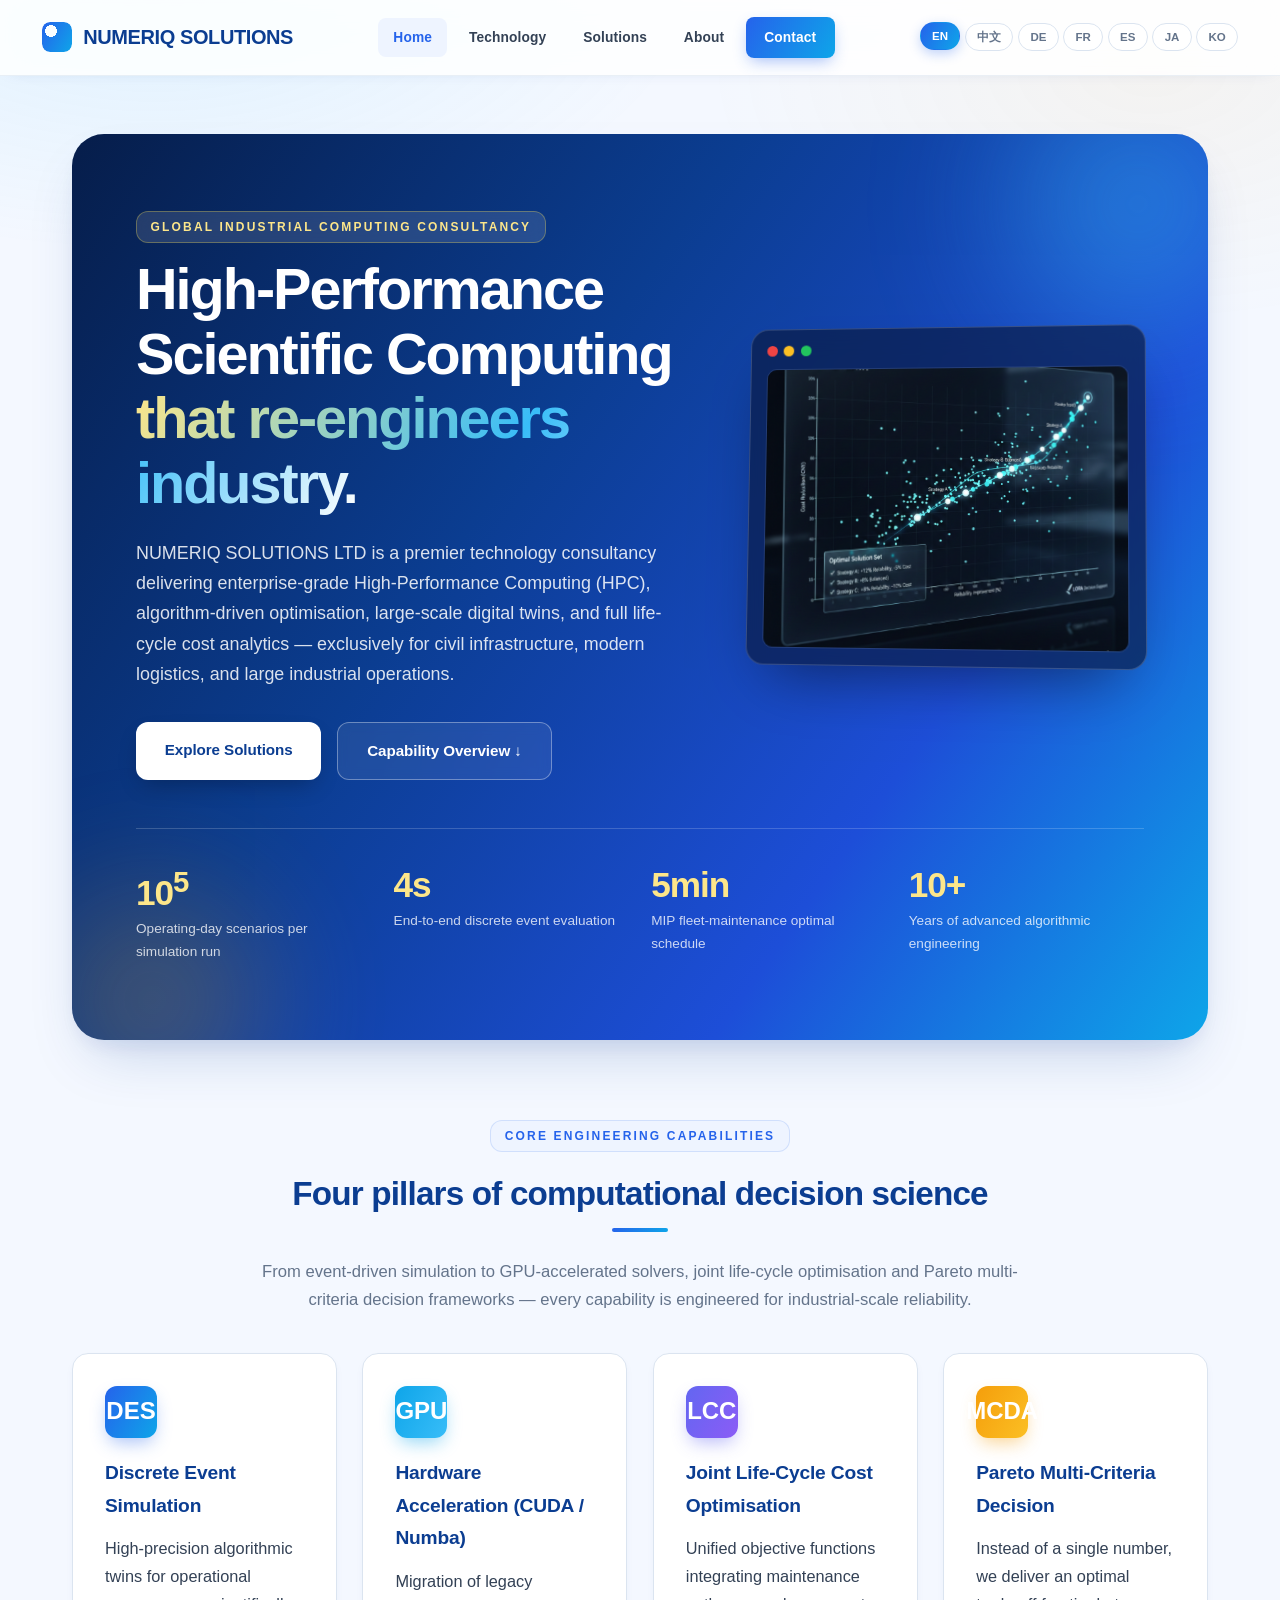
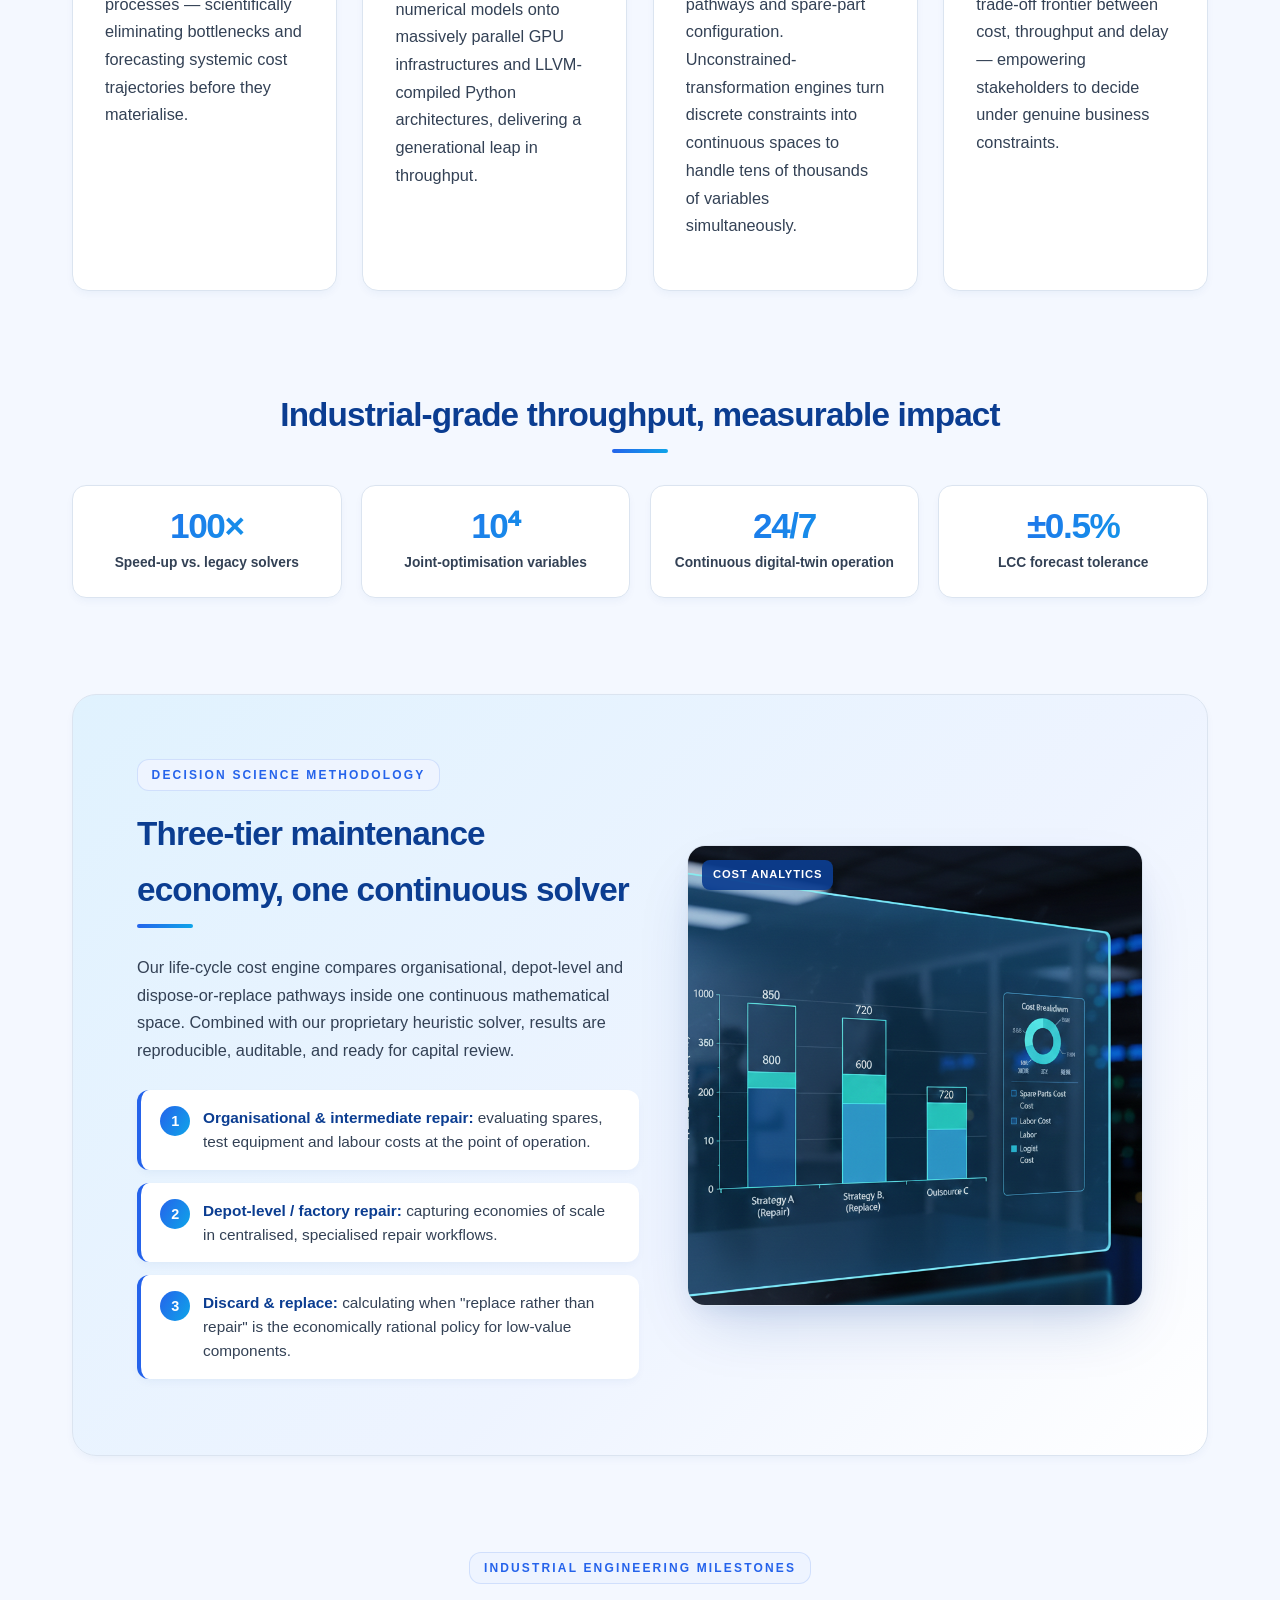
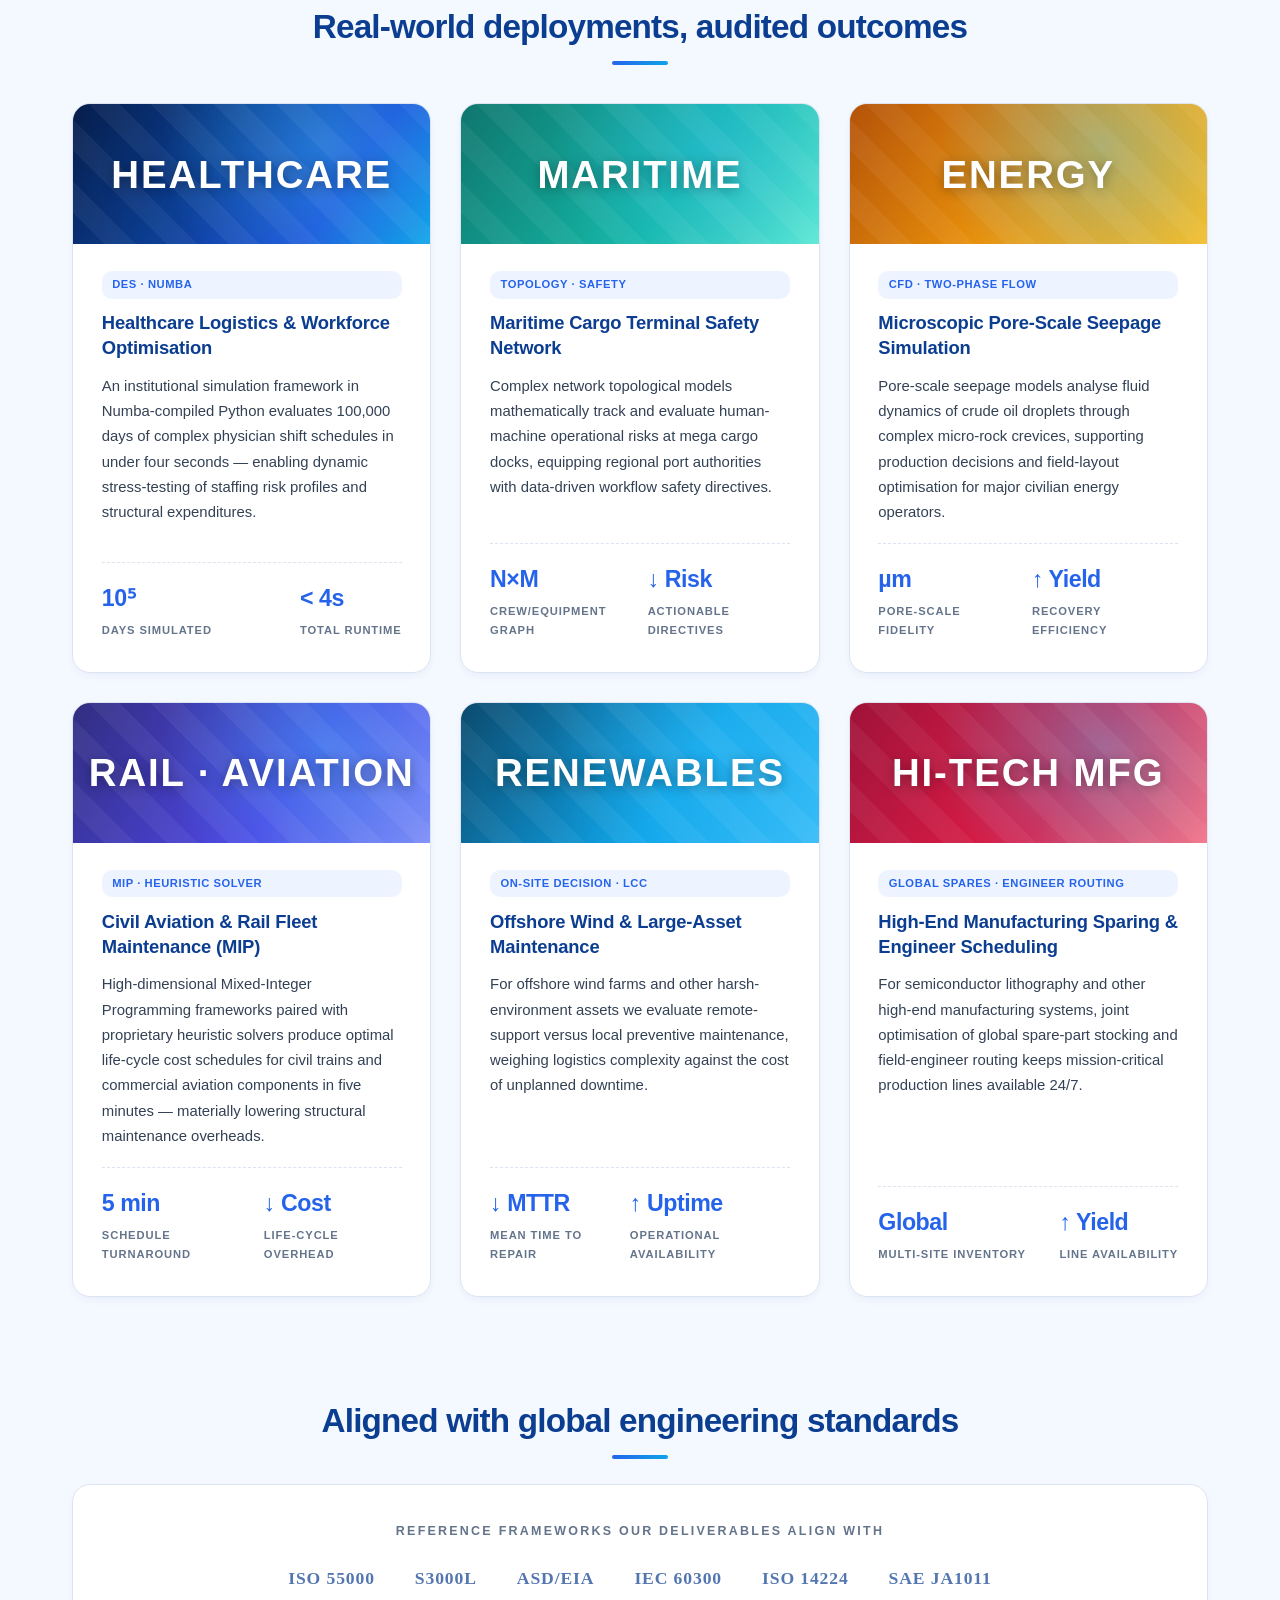
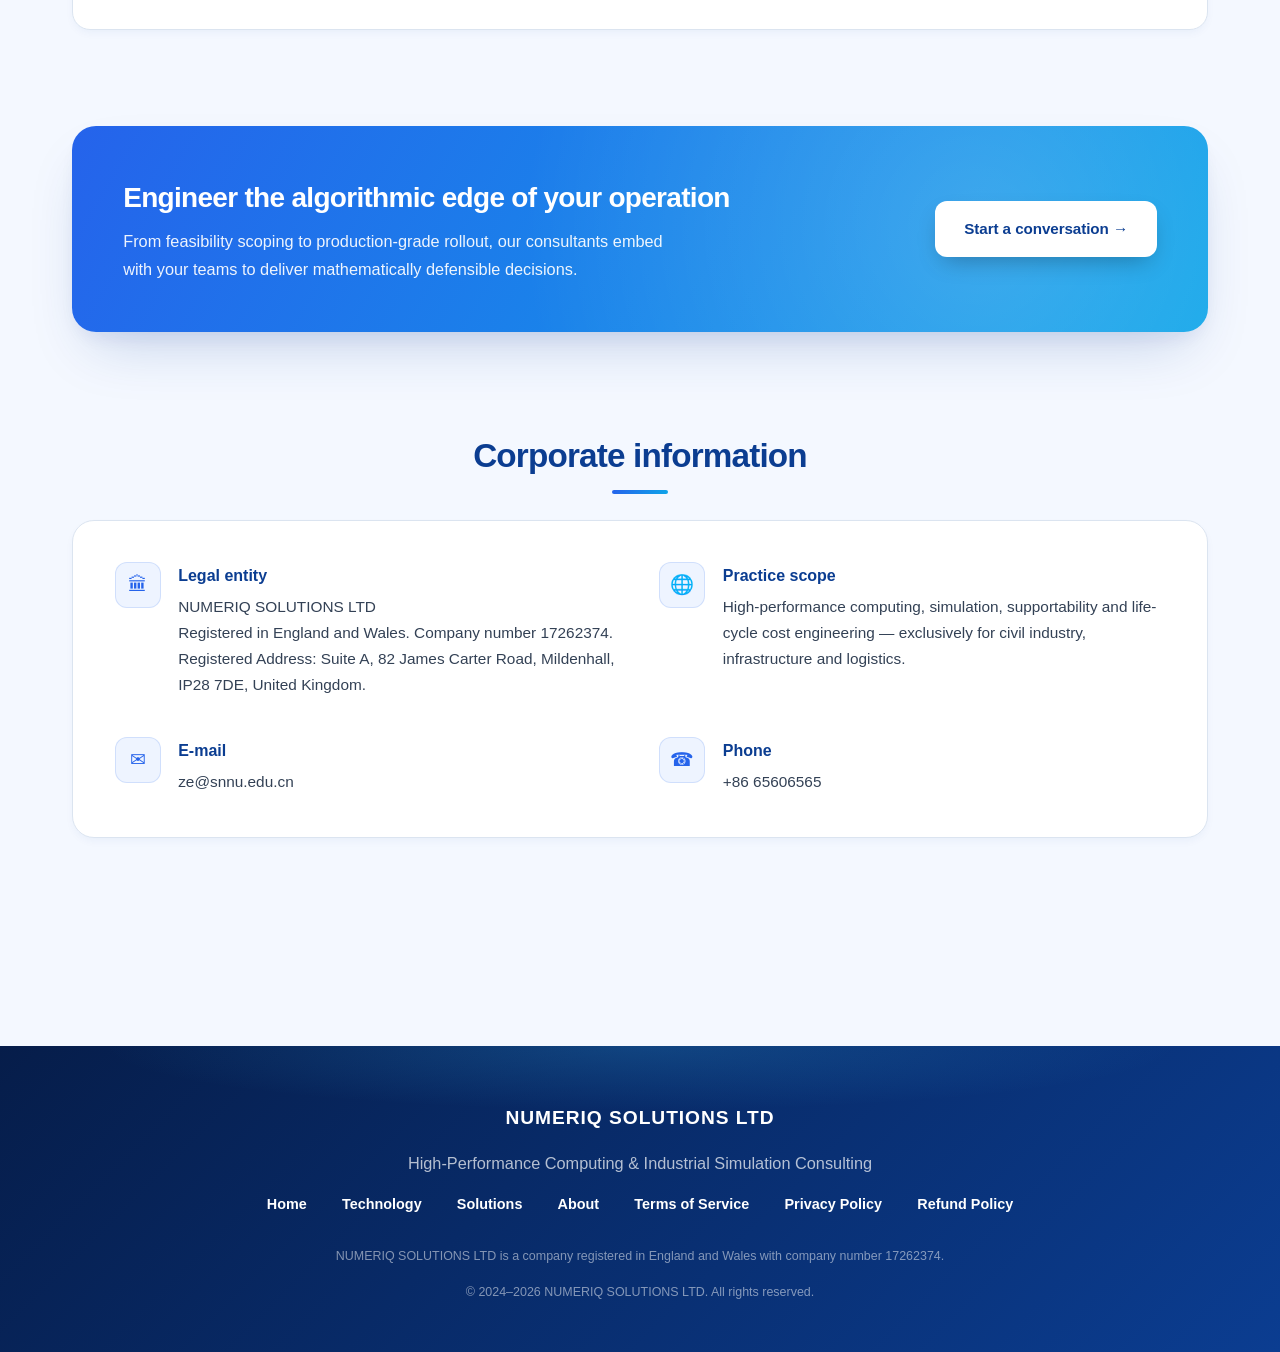
==== commit aa3ed350: "Update index.html" ====
--- a/index.html
+++ b/index.html
@@ -670,18 +670,68 @@
         </div>
     </section>
 
-    <!-- ============ CONTACT ============ -->
-    <section id="contact">
+    <!-- ============ Company info ============ -->
+    <section>
         <h2 class="center">
-            <span class="lang lang-en">Contact information</span>
-            <span class="lang lang-zh">联系方式</span>
-            <span class="lang lang-de">Kontaktdaten</span>
-            <span class="lang lang-fr">Coordonnées</span>
-            <span class="lang lang-es">Datos de contacto</span>
-            <span class="lang lang-ja">連絡先</span>
-            <span class="lang lang-ko">연락처</span>
+            <span class="lang lang-en">Corporate information</span>
+            <span class="lang lang-zh">公司信息</span>
+            <span class="lang lang-de">Unternehmensinformation</span>
+            <span class="lang lang-fr">Informations société</span>
+            <span class="lang lang-es">Información corporativa</span>
+            <span class="lang lang-ja">会社情報</span>
+            <span class="lang lang-ko">회사 정보</span>
         </h2>
         <div class="contact-card">
+            <div class="contact-block">
+                <div class="contact-icon">🏛</div>
+                <div>
+                    <h4>
+                        <span class="lang lang-en">Legal entity</span>
+                        <span class="lang lang-zh">注册主体</span>
+                        <span class="lang lang-de">Juristische Person</span>
+                        <span class="lang lang-fr">Entité juridique</span>
+                        <span class="lang lang-es">Entidad legal</span>
+                        <span class="lang lang-ja">法的主体</span>
+                        <span class="lang lang-ko">법인</span>
+                    </h4>
+                    <p>NUMERIQ SOLUTIONS LTD</p>
+                    <p class="lang lang-en">Registered in England and Wales. Company number 17262374.</p>
+                    <p class="lang lang-en">Registered Address: Suite A, 82 James Carter Road, Mildenhall, IP28 7DE, United Kingdom.</p>
+                    <p class="lang lang-zh">于英格兰与威尔士注册，公司编号 17262374。</p>
+                    <p class="lang lang-zh">注册地址: Suite A, 82 James Carter Road, Mildenhall, IP28 7DE, United Kingdom.</p>
+                    <p class="lang lang-de">In England und Wales eingetragen, Unternehmensnummer 17262374.</p>
+                    <p class="lang lang-de">Registered Address: Suite A, 82 James Carter Road, Mildenhall, IP28 7DE, United Kingdom.</p>
+                    <p class="lang lang-fr">Enregistrée en Angleterre et au Pays de Galles, n° 17262374.</p>
+                    <p class="lang lang-fr">Registered Address: Suite A, 82 James Carter Road, Mildenhall, IP28 7DE, United Kingdom.</p>
+                    <p class="lang lang-es">Registrada en Inglaterra y Gales, n.º 17262374.</p>
+                    <p class="lang lang-es">Registered Address: Suite A, 82 James Carter Road, Mildenhall, IP28 7DE, United Kingdom.</p>
+                    <p class="lang lang-ja">英国（イングランド及びウェールズ）登記、会社番号 17262374。</p>
+                    <p class="lang lang-ja">Registered Address: Suite A, 82 James Carter Road, Mildenhall, IP28 7DE, United Kingdom.</p>
+                    <p class="lang lang-ko">잉글랜드 및 웨일스 등록, 회사 번호 17262374.</p>
+                    <p class="lang lang-ko">Registered Address: Suite A, 82 James Carter Road, Mildenhall, IP28 7DE, United Kingdom.</p>
+                </div>
+            </div>
+            <div class="contact-block">
+                <div class="contact-icon">🌐</div>
+                <div>
+                    <h4>
+                        <span class="lang lang-en">Practice scope</span>
+                        <span class="lang lang-zh">业务范围</span>
+                        <span class="lang lang-de">Tätigkeitsbereich</span>
+                        <span class="lang lang-fr">Champ d'activité</span>
+                        <span class="lang lang-es">Ámbito de actividad</span>
+                        <span class="lang lang-ja">事業範囲</span>
+                        <span class="lang lang-ko">사업 범위</span>
+                    </h4>
+                    <p class="lang lang-en">High-performance computing, simulation, supportability and life-cycle cost engineering — exclusively for civil industry, infrastructure and logistics.</p>
+                    <p class="lang lang-zh">高性能计算、仿真、保障性与全寿命周期成本工程，业务严格限定于民用工业、基础设施与物流。</p>
+                    <p class="lang lang-de">HPC, Simulation, Supportability und LCC — ausschließlich für zivile Industrie und Infrastruktur.</p>
+                    <p class="lang lang-fr">HPC, simulation, supportabilité et LCC — uniquement pour l'industrie civile.</p>
+                    <p class="lang lang-es">HPC, simulación, supportability y LCC — exclusivamente para industria civil.</p>
+                    <p class="lang lang-ja">HPC・シミュレーション・保守性・LCC、民間産業に特化。</p>
+                    <p class="lang lang-ko">HPC·시뮬레이션·유지보수성·LCC, 민간 산업에 특화.</p>
+                </div>
+            </div>
             <div class="contact-block">
                 <div class="contact-icon">✉</div>
                 <div>
@@ -690,7 +740,7 @@
                         <span class="lang lang-zh">电子邮箱</span>
                         <span class="lang lang-de">E-Mail</span>
                         <span class="lang lang-fr">Courriel</span>
-                        <span class="lang lang-es">Correo electrónico</span>
+                        <span class="lang lang-es">Correo</span>
                         <span class="lang lang-ja">メール</span>
                         <span class="lang lang-ko">이메일</span>
                     </h4>
--- a/assets/style.css
+++ b/assets/style.css
@@ -1,222 +1,1346 @@
-/* 全局变量：明亮、尊贵、极具气势的跨国企业配色 */
+/* ============================================================
+   NUMERIQ SOLUTIONS — Bright Business-Tech Design System
+   Theme: luminous corporate sapphire with electric cyan accents,
+   amber highlight, and immersive gradient overlays.
+   ============================================================ */
+
 :root {
-    --bg-color: #f8fafc;        /* 奢华明亮浅灰底色 */
-    --card-bg: #ffffff;         /* 纯白高光卡片 */
-    --text-main: #0f172a;       /* 沉稳黑曜石色（主文字） */
-    --text-muted: #475569;      /* 优雅石墨灰（副文字） */
-    --primary: #0f2942;         /* 尊贵深海蓝（标题与主调） */
-    --accent: #2563eb;          /* 科技深睿蓝（高亮） */
-    --accent-light: #eff6ff;    /* 睿蓝轻盈背景 */
-    --border: #e2e8f0;          /* 细腻丝滑边框线 */
-    --shadow: 0 10px 25px -5px rgba(15, 23, 42, 0.04), 0 8px 10px -6px rgba(15, 23, 42, 0.04);
-    --font-sans: -apple-system, BlinkMacSystemFont, 'Segoe UI', Roboto, 'Helvetica Neue', Arial, sans-serif;
-}
-
-* {
-    box-sizing: border-box;
-    margin: 0;
-    padding: 0;
-}
+    /* Base palette */
+    --bg-color:        #f4f8ff;
+    --bg-alt:          #ffffff;
+    --card-bg:         #ffffff;
+    --text-main:       #0b1f3a;
+    --text-soft:       #334155;
+    --text-muted:      #64748b;
+
+    /* Brand colors */
+    --primary:         #0b3d91;     /* Deep sapphire — institutional */
+    --primary-deep:    #061d4a;
+    --accent:          #2563eb;     /* Electric royal blue */
+    --accent-bright:   #38bdf8;     /* Sky cyan */
+    --accent-glow:     #0ea5e9;
+    --highlight:       #f59e0b;     /* Amber gold — premium accent */
+    --highlight-soft:  #fde68a;
+    --success:         #14b8a6;
+
+    /* Surfaces */
+    --surface-soft:    #eef4ff;
+    --surface-cool:    #e0f2fe;
+    --border:          #dbe4f0;
+    --border-strong:   #c4d1e5;
+
+    /* Effects */
+    --shadow-sm:       0 4px 10px -2px rgba(11, 61, 145, 0.06);
+    --shadow:          0 14px 32px -10px rgba(11, 61, 145, 0.12), 0 4px 12px -4px rgba(11, 61, 145, 0.06);
+    --shadow-lg:       0 28px 60px -20px rgba(11, 61, 145, 0.22), 0 10px 24px -8px rgba(11, 61, 145, 0.10);
+    --shadow-glow:     0 0 0 1px rgba(56, 189, 248, 0.18), 0 16px 38px -12px rgba(37, 99, 235, 0.35);
+
+    /* Gradients */
+    --grad-hero:       linear-gradient(125deg, #061d4a 0%, #0b3d91 38%, #1d4ed8 72%, #0ea5e9 100%);
+    --grad-panel:      linear-gradient(135deg, #ffffff 0%, #eef4ff 100%);
+    --grad-cta:        linear-gradient(120deg, #2563eb 0%, #0ea5e9 100%);
+    --grad-cool:       linear-gradient(135deg, #e0f2fe 0%, #eef4ff 60%, #ffffff 100%);
+    --grad-amber:      linear-gradient(120deg, #f59e0b 0%, #fbbf24 100%);
+
+    /* Typography */
+    --font-sans: -apple-system, BlinkMacSystemFont, 'Segoe UI', 'Inter', Roboto, 'Helvetica Neue', Arial, 'PingFang SC', 'Microsoft YaHei', sans-serif;
+    --font-display: 'Inter', 'Segoe UI', -apple-system, BlinkMacSystemFont, sans-serif;
+}
+
+* { box-sizing: border-box; margin: 0; padding: 0; }
+
+html { scroll-behavior: smooth; }
 
 body {
-    background-color: var(--bg-color);
+    background: var(--bg-color);
     color: var(--text-main);
     font-family: var(--font-sans);
     line-height: 1.7;
-    padding-top: 90px;
+    padding-top: 86px;
     -webkit-font-smoothing: antialiased;
-}
-
-/* 奢华企业级导航栏 */
+    overflow-x: hidden;
+}
+
+/* Decorative ambient glow */
+body::before {
+    content: '';
+    position: fixed;
+    inset: 0;
+    pointer-events: none;
+    background:
+        radial-gradient(ellipse 60% 40% at 12% 0%, rgba(56, 189, 248, 0.10), transparent 70%),
+        radial-gradient(ellipse 50% 40% at 90% 8%, rgba(245, 158, 11, 0.06), transparent 70%);
+    z-index: -1;
+}
+
+/* ===== Header / Navigation ===== */
 header {
     position: fixed;
-    top: 0;
-    left: 0;
+    top: 0; left: 0;
     width: 100%;
-    background: rgba(255, 255, 255, 0.9);
-    border-bottom: 1px solid var(--border);
+    background: rgba(255, 255, 255, 0.85);
+    backdrop-filter: saturate(180%) blur(14px);
+    -webkit-backdrop-filter: saturate(180%) blur(14px);
+    border-bottom: 1px solid rgba(11, 61, 145, 0.08);
     z-index: 1000;
+    box-shadow: 0 2px 18px -10px rgba(11, 61, 145, 0.20);
 }
 
 .nav-container {
+    max-width: 1260px;
+    margin: 0 auto;
+    display: flex;
+    justify-content: space-between;
+    align-items: center;
+    gap: 1.4rem;
+    padding: 1.05rem 2rem;
+    flex-wrap: wrap;
+}
+
+.logo {
+    font-family: var(--font-display);
+    font-weight: 900;
+    color: var(--primary);
+    text-decoration: none;
+    font-size: 1.25rem;
+    letter-spacing: -0.02em;
+    text-transform: uppercase;
+    display: inline-flex;
+    align-items: center;
+    gap: 0.7rem;
+}
+
+.logo::before {
+    content: '';
+    width: 30px;
+    height: 30px;
+    background: var(--grad-cta);
+    border-radius: 8px;
+    box-shadow: 0 6px 16px -4px rgba(37, 99, 235, 0.5);
+    position: relative;
+    mask: radial-gradient(circle at 30% 30%, transparent 0 6px, #000 6px);
+    -webkit-mask: radial-gradient(circle at 30% 30%, transparent 0 6px, #000 6px);
+}
+
+.nav-links {
+    display: flex;
+    align-items: center;
+    gap: 0.4rem;
+    flex-wrap: wrap;
+}
+
+.nav-link {
+    color: var(--text-soft);
+    text-decoration: none;
+    font-size: 0.86rem;
+    font-weight: 600;
+    padding: 0.5rem 0.95rem;
+    border-radius: 8px;
+    letter-spacing: 0.01em;
+    transition: all 0.2s ease;
+}
+
+.nav-link:hover, .nav-link.active {
+    color: var(--accent);
+    background: var(--surface-soft);
+}
+
+.nav-cta {
+    background: var(--grad-cta);
+    color: #fff !important;
+    padding: 0.55rem 1.15rem;
+    border-radius: 8px;
+    font-weight: 700;
+    box-shadow: 0 6px 16px -4px rgba(37, 99, 235, 0.45);
+}
+
+.nav-cta:hover { transform: translateY(-1px); background: var(--grad-cta); }
+
+/* Language selector */
+.lang-selector {
+    display: flex;
+    gap: 0.3rem;
+    flex-wrap: wrap;
+}
+
+.lang-btn {
+    background: var(--bg-alt);
+    border: 1px solid var(--border);
+    color: var(--text-muted);
+    padding: 0.35rem 0.7rem;
+    cursor: pointer;
+    font-family: var(--font-sans);
+    font-size: 0.72rem;
+    font-weight: 700;
+    border-radius: 14px;
+    transition: all 0.2s ease-in-out;
+}
+
+.lang-btn:hover, .lang-btn.active {
+    border-color: transparent;
+    color: #fff;
+    background: var(--grad-cta);
+    box-shadow: 0 4px 12px rgba(37, 99, 235, 0.28);
+    transform: translateY(-1px);
+}
+
+/* ===== Layout / Containers ===== */
+main {
     max-width: 1200px;
     margin: 0 auto;
-    display: flex;
-    justify-content: space-between;
-    align-items: center;
-    padding: 1.4rem 2rem;
-}
-
-.logo {
+    padding: 3rem 2rem 2rem;
+}
+
+.full-bleed {
+    width: 100vw;
+    position: relative;
+    left: 50%;
+    right: 50%;
+    margin-left: -50vw;
+    margin-right: -50vw;
+}
+
+section { margin-bottom: 6rem; }
+
+/* ===== Typography ===== */
+h1 {
+    font-family: var(--font-display);
+    font-size: clamp(2.2rem, 4.6vw, 3.4rem);
+    font-weight: 900;
+    color: var(--primary);
+    line-height: 1.15;
+    margin-bottom: 1.4rem;
+    letter-spacing: -0.035em;
+}
+
+h2 {
+    font-family: var(--font-display);
+    font-size: clamp(1.65rem, 2.6vw, 2.2rem);
     font-weight: 800;
     color: var(--primary);
-    text-decoration: none;
-    font-size: 1.3rem;
-    letter-spacing: -0.03em;
-    text-transform: uppercase;
-}
-
-/* 现代圆角语言切换按钮 */
-.lang-selector {
-    display: flex;
-    gap: 0.4rem;
-}
-
-.lang-btn {
-    background: var(--bg-color);
-    border: 1px solid var(--border);
-    color: var(--text-muted);
-    padding: 0.4rem 0.8rem;
-    cursor: pointer;
-    font-family: var(--font-sans);
-    font-size: 0.75rem;
-    font-weight: 600;
-    border-radius: 20px;
-    transition: all 0.2s ease-in-out;
-}
-
-.lang-btn:hover, .lang-btn.active {
-    border-color: var(--accent);
-    color: #ffffff;
-    background: var(--accent);
-    box-shadow: 0 4px 12px rgba(37, 99, 235, 0.2);
-}
-
-/* 气势磅礴的宽幅布局 */
-main {
-    max-width: 1100px;
-    margin: 0 auto;
-    padding: 4rem 2rem;
-}
-
-section {
-    margin-bottom: 6rem;
-}
-
-/* 恢弘的大标题设计 */
-h1 {
-    font-size: 2.8rem;
-    font-weight: 800;
-    color: var(--primary);
-    line-height: 1.25;
-    margin-bottom: 1.8rem;
-    letter-spacing: -0.04em;
-}
-
-h2 {
-    font-size: 1.8rem;
-    font-weight: 700;
-    color: var(--primary);
-    margin-bottom: 2rem;
-    letter-spacing: -0.02em;
-    position: relative;
-    padding-bottom: 0.5rem;
+    margin-bottom: 1.6rem;
+    letter-spacing: -0.025em;
+    position: relative;
+    padding-bottom: 0.6rem;
 }
 
 h2::after {
     content: '';
     position: absolute;
-    bottom: 0;
-    left: 0;
-    width: 40px;
+    bottom: 0; left: 0;
+    width: 56px;
     height: 4px;
-    background: var(--accent);
-    border-radius: 2px;
+    background: var(--grad-cta);
+    border-radius: 4px;
+}
+
+h2.center { text-align: center; }
+h2.center::after { left: 50%; transform: translateX(-50%); }
+
+h3 {
+    font-family: var(--font-display);
+    font-size: 1.2rem;
+    font-weight: 700;
+    color: var(--primary);
+    margin-bottom: 0.8rem;
+    letter-spacing: -0.01em;
 }
 
 p {
-    color: var(--text-muted);
-    margin-bottom: 1.5rem;
-    font-size: 1.05rem;
-}
-
-/* 智库级尊贵卡片网格 */
+    color: var(--text-soft);
+    margin-bottom: 1.1rem;
+    font-size: 1.02rem;
+}
+
+a { color: var(--accent); }
+
+.eyebrow {
+    display: inline-block;
+    font-family: var(--font-display);
+    font-size: 0.75rem;
+    font-weight: 800;
+    letter-spacing: 0.18em;
+    text-transform: uppercase;
+    color: var(--accent);
+    margin-bottom: 0.9rem;
+    padding: 0.3rem 0.85rem;
+    background: var(--surface-soft);
+    border-radius: 12px;
+    border: 1px solid rgba(37, 99, 235, 0.15);
+}
+
+.eyebrow.amber {
+    color: #b45309;
+    background: #fff7ed;
+    border-color: rgba(245, 158, 11, 0.25);
+}
+
+/* ===== Hero ===== */
+.hero {
+    background: var(--grad-hero);
+    color: #fff;
+    border-radius: 32px;
+    padding: clamp(3rem, 6vw, 5.5rem) clamp(2rem, 5vw, 4.5rem);
+    position: relative;
+    overflow: hidden;
+    box-shadow: var(--shadow-lg);
+    margin-bottom: 5rem;
+}
+
+.hero::before, .hero::after {
+    content: '';
+    position: absolute;
+    border-radius: 50%;
+    filter: blur(60px);
+    opacity: 0.55;
+    pointer-events: none;
+}
+
+.hero::before {
+    width: 380px; height: 380px;
+    background: radial-gradient(circle, #38bdf8 0%, transparent 70%);
+    top: -120px; right: -120px;
+}
+
+.hero::after {
+    width: 320px; height: 320px;
+    background: radial-gradient(circle, #f59e0b 0%, transparent 70%);
+    bottom: -120px; left: -80px;
+    opacity: 0.35;
+}
+
+.hero-grid {
+    position: relative;
+    z-index: 2;
+    display: grid;
+    grid-template-columns: 1.4fr 1fr;
+    gap: 3rem;
+    align-items: center;
+}
+
+@media (max-width: 980px) { .hero-grid { grid-template-columns: 1fr; } }
+
+.hero h1 {
+    color: #fff;
+    font-size: clamp(2.3rem, 4.6vw, 3.6rem);
+    line-height: 1.12;
+    margin-bottom: 1.4rem;
+}
+
+.hero h1 .accent-text {
+    background: linear-gradient(120deg, #fde68a 0%, #38bdf8 60%, #ffffff 100%);
+    -webkit-background-clip: text;
+    background-clip: text;
+    color: transparent;
+}
+
+.hero p {
+    color: rgba(255, 255, 255, 0.85);
+    font-size: 1.12rem;
+    max-width: 560px;
+}
+
+.hero .eyebrow {
+    background: rgba(255, 255, 255, 0.12);
+    color: #fde68a;
+    border-color: rgba(253, 224, 71, 0.3);
+    backdrop-filter: blur(8px);
+}
+
+.hero-btn-row {
+    display: flex;
+    flex-wrap: wrap;
+    gap: 1rem;
+    margin-top: 2rem;
+}
+
+.btn {
+    display: inline-block;
+    padding: 0.95rem 1.8rem;
+    border-radius: 12px;
+    font-weight: 700;
+    font-size: 0.95rem;
+    text-decoration: none;
+    transition: all 0.25s ease;
+    border: none;
+    cursor: pointer;
+    font-family: var(--font-display);
+    letter-spacing: -0.005em;
+}
+
+.btn-primary {
+    background: #ffffff;
+    color: var(--primary);
+    box-shadow: 0 10px 25px -8px rgba(0, 0, 0, 0.3);
+}
+
+.btn-primary:hover { transform: translateY(-2px); box-shadow: 0 16px 32px -10px rgba(0, 0, 0, 0.4); }
+
+.btn-ghost {
+    background: rgba(255, 255, 255, 0.08);
+    color: #fff;
+    border: 1px solid rgba(255, 255, 255, 0.35);
+    backdrop-filter: blur(6px);
+}
+
+.btn-ghost:hover { background: rgba(255, 255, 255, 0.18); border-color: rgba(255, 255, 255, 0.55); }
+
+.btn-cta {
+    background: var(--grad-cta);
+    color: #fff;
+    box-shadow: 0 12px 28px -10px rgba(37, 99, 235, 0.45);
+}
+
+.btn-cta:hover { transform: translateY(-2px); box-shadow: 0 18px 34px -12px rgba(37, 99, 235, 0.55); }
+
+/* Hero image card */
+.hero-visual {
+    position: relative;
+    perspective: 1200px;
+}
+
+.hero-visual .visual-card {
+    background: rgba(8, 24, 60, 0.65);
+    backdrop-filter: blur(14px);
+    border: 1px solid rgba(255, 255, 255, 0.18);
+    border-radius: 18px;
+    padding: 1rem;
+    box-shadow: 0 30px 60px -25px rgba(0, 0, 0, 0.5);
+    transform: rotateY(-6deg) rotateX(4deg);
+    transition: transform 0.5s ease;
+}
+
+.hero-visual:hover .visual-card { transform: rotateY(-2deg) rotateX(1deg); }
+
+.hero-visual .dots {
+    display: flex;
+    gap: 0.4rem;
+    margin-bottom: 0.8rem;
+}
+
+.hero-visual .dot {
+    width: 11px; height: 11px; border-radius: 50%;
+}
+
+.hero-visual .dot.r { background: #ef4444; }
+.hero-visual .dot.y { background: #fbbf24; }
+.hero-visual .dot.g { background: #22c55e; }
+
+.hero-visual img {
+    width: 100%;
+    height: auto;
+    border-radius: 10px;
+    display: block;
+    border: 1px solid rgba(255, 255, 255, 0.1);
+}
+
+/* Hero stat strip */
+.hero-stats {
+    display: grid;
+    grid-template-columns: repeat(4, 1fr);
+    gap: 1.4rem;
+    margin-top: 3rem;
+    padding-top: 2.4rem;
+    border-top: 1px solid rgba(255, 255, 255, 0.18);
+    position: relative;
+    z-index: 2;
+}
+
+@media (max-width: 820px) { .hero-stats { grid-template-columns: repeat(2, 1fr); } }
+
+.hero-stat .num {
+    font-family: var(--font-display);
+    font-size: 2.2rem;
+    font-weight: 900;
+    color: #fde68a;
+    letter-spacing: -0.03em;
+    line-height: 1;
+}
+
+.hero-stat .label {
+    color: rgba(255, 255, 255, 0.78);
+    font-size: 0.85rem;
+    margin-top: 0.4rem;
+    font-weight: 500;
+}
+
+/* ===== Grid layouts ===== */
 .grid {
     display: grid;
-    grid-template-columns: 1fr 1fr;
-    gap: 2rem;
-    margin-top: 2.5rem;
-}
-
-@media (max-width: 768px) {
-    .grid { grid-template-columns: 1fr; }
-    h1 { font-size: 2.2rem; }
-}
-
+    grid-template-columns: repeat(2, 1fr);
+    gap: 1.8rem;
+    margin-top: 2rem;
+}
+
+.grid-3 { display: grid; grid-template-columns: repeat(3, 1fr); gap: 1.8rem; margin-top: 2rem; }
+.grid-4 { display: grid; grid-template-columns: repeat(4, 1fr); gap: 1.6rem; margin-top: 2rem; }
+
+@media (max-width: 980px) {
+    .grid, .grid-3, .grid-4 { grid-template-columns: 1fr; }
+}
+
+@media (max-width: 1100px) {
+    .grid-4 { grid-template-columns: repeat(2, 1fr); }
+}
+
+/* ===== Cards ===== */
 .card {
     background: var(--card-bg);
     border: 1px solid var(--border);
-    padding: 2.2rem;
+    padding: 2rem;
+    border-radius: 16px;
+    box-shadow: var(--shadow-sm);
+    transition: transform 0.3s ease, box-shadow 0.3s ease, border-color 0.3s ease;
+    position: relative;
+    overflow: hidden;
+}
+
+.card::before {
+    content: '';
+    position: absolute;
+    top: 0; left: 0; right: 0;
+    height: 4px;
+    background: var(--grad-cta);
+    opacity: 0;
+    transition: opacity 0.3s ease;
+}
+
+.card:hover {
+    transform: translateY(-6px);
+    box-shadow: var(--shadow-lg);
+    border-color: rgba(37, 99, 235, 0.22);
+}
+
+.card:hover::before { opacity: 1; }
+
+.card .card-icon {
+    width: 52px;
+    height: 52px;
     border-radius: 12px;
+    background: var(--grad-cta);
+    color: #fff;
+    display: inline-flex;
+    align-items: center;
+    justify-content: center;
+    font-size: 1.5rem;
+    font-weight: 800;
+    margin-bottom: 1.2rem;
+    box-shadow: 0 8px 18px -4px rgba(37, 99, 235, 0.4);
+}
+
+.card .card-icon.amber {
+    background: var(--grad-amber);
+    box-shadow: 0 8px 18px -4px rgba(245, 158, 11, 0.45);
+}
+
+.card .card-icon.cyan {
+    background: linear-gradient(120deg, #0ea5e9 0%, #38bdf8 100%);
+    box-shadow: 0 8px 18px -4px rgba(14, 165, 233, 0.45);
+}
+
+.card .card-icon.violet {
+    background: linear-gradient(120deg, #6366f1 0%, #8b5cf6 100%);
+    box-shadow: 0 8px 18px -4px rgba(99, 102, 241, 0.45);
+}
+
+.card.span-2 { grid-column: span 2; }
+
+@media (max-width: 980px) { .card.span-2 { grid-column: span 1; } }
+
+/* Case study cards with image */
+.case-card {
+    background: var(--card-bg);
+    border: 1px solid var(--border);
+    border-radius: 18px;
+    overflow: hidden;
+    box-shadow: var(--shadow-sm);
+    transition: all 0.3s ease;
+    display: flex;
+    flex-direction: column;
+}
+
+.case-card:hover { transform: translateY(-6px); box-shadow: var(--shadow-lg); }
+
+.case-card .case-banner {
+    height: 140px;
+    background: var(--grad-hero);
+    position: relative;
+    overflow: hidden;
+    display: flex;
+    align-items: center;
+    justify-content: center;
+    color: #fff;
+    font-size: 2.4rem;
+    font-weight: 900;
+    letter-spacing: 0.05em;
+    text-transform: uppercase;
+}
+
+.case-card .case-banner::before {
+    content: '';
+    position: absolute;
+    inset: 0;
+    background:
+        repeating-linear-gradient(45deg, transparent, transparent 22px, rgba(255,255,255,0.05) 22px, rgba(255,255,255,0.05) 44px),
+        radial-gradient(circle at 70% 30%, rgba(56, 189, 248, 0.4) 0%, transparent 60%);
+}
+
+.case-card .case-banner span { position: relative; z-index: 1; text-shadow: 0 2px 12px rgba(0,0,0,0.35); }
+
+.case-card .case-banner.amber { background: linear-gradient(125deg, #b45309 0%, #f59e0b 60%, #fbbf24 100%); }
+.case-card .case-banner.teal { background: linear-gradient(125deg, #0f766e 0%, #14b8a6 60%, #5eead4 100%); }
+.case-card .case-banner.indigo { background: linear-gradient(125deg, #312e81 0%, #4f46e5 60%, #818cf8 100%); }
+.case-card .case-banner.cyan { background: linear-gradient(125deg, #0c4a6e 0%, #0ea5e9 60%, #38bdf8 100%); }
+.case-card .case-banner.rose { background: linear-gradient(125deg, #9f1239 0%, #e11d48 60%, #fb7185 100%); }
+
+.case-card .case-body { padding: 1.7rem 1.8rem 2rem; flex: 1; display: flex; flex-direction: column; }
+
+.case-card h3 { font-size: 1.15rem; line-height: 1.35; }
+
+.case-card .case-tag {
+    display: inline-block;
+    font-size: 0.7rem;
+    font-weight: 700;
+    color: var(--accent);
+    background: var(--surface-soft);
+    padding: 0.25rem 0.65rem;
+    border-radius: 10px;
+    margin-bottom: 0.8rem;
+    letter-spacing: 0.05em;
+    text-transform: uppercase;
+}
+
+.case-card p { font-size: 0.93rem; color: var(--text-soft); }
+
+.case-card .metric-row {
+    margin-top: auto;
+    padding-top: 1rem;
+    border-top: 1px dashed var(--border);
+    display: flex;
+    justify-content: space-between;
+    align-items: center;
+    gap: 0.8rem;
+}
+
+.case-card .metric {
+    font-family: var(--font-display);
+    font-weight: 800;
+    color: var(--primary);
+}
+
+.case-card .metric .num {
+    font-size: 1.45rem;
+    color: var(--accent);
+    letter-spacing: -0.02em;
+}
+
+.case-card .metric .label {
+    display: block;
+    font-size: 0.7rem;
+    font-weight: 600;
+    color: var(--text-muted);
+    text-transform: uppercase;
+    letter-spacing: 0.08em;
+    margin-top: 0.15rem;
+}
+
+/* ===== Method / Process panel ===== */
+.method-panel {
+    background: var(--grad-cool);
+    border-radius: 24px;
+    padding: clamp(2.5rem, 5vw, 4rem);
+    border: 1px solid var(--border);
+    box-shadow: var(--shadow-sm);
+}
+
+.method-grid {
+    display: grid;
+    grid-template-columns: 1.1fr 1fr;
+    gap: 3rem;
+    align-items: center;
+}
+
+@media (max-width: 980px) { .method-grid { grid-template-columns: 1fr; } }
+
+.method-list {
+    list-style: none;
+    margin-top: 1.6rem;
+}
+
+.method-list li {
+    background: var(--card-bg);
+    padding: 1rem 1.2rem;
+    border-radius: 12px;
+    border-left: 4px solid var(--accent);
+    margin-bottom: 0.8rem;
+    box-shadow: var(--shadow-sm);
+    display: flex;
+    gap: 0.8rem;
+    align-items: flex-start;
+}
+
+.method-list li .num-badge {
+    background: var(--grad-cta);
+    color: #fff;
+    width: 30px; height: 30px;
+    border-radius: 50%;
+    display: inline-flex; align-items: center; justify-content: center;
+    font-weight: 800;
+    font-size: 0.9rem;
+    flex-shrink: 0;
+}
+
+.method-list li .body {
+    color: var(--text-soft);
+    font-size: 0.96rem;
+    margin: 0;
+    line-height: 1.55;
+}
+
+.method-list li .body strong { color: var(--primary); }
+
+.method-image {
+    border-radius: 18px;
+    overflow: hidden;
+    box-shadow: var(--shadow-lg);
+    border: 1px solid var(--border);
+    position: relative;
+}
+
+.method-image img { display: block; width: 100%; height: auto; }
+
+.method-image .corner-tag {
+    position: absolute;
+    top: 14px; left: 14px;
+    background: rgba(11, 61, 145, 0.92);
+    color: #fff;
+    font-size: 0.7rem;
+    font-weight: 700;
+    padding: 0.35rem 0.7rem;
+    border-radius: 8px;
+    letter-spacing: 0.08em;
+    text-transform: uppercase;
+}
+
+/* ===== Capability strip ===== */
+.cap-strip {
+    display: grid;
+    grid-template-columns: repeat(4, 1fr);
+    gap: 1.2rem;
+    margin-top: 2rem;
+}
+
+@media (max-width: 1100px) { .cap-strip { grid-template-columns: repeat(2, 1fr); } }
+@media (max-width: 580px) { .cap-strip { grid-template-columns: 1fr; } }
+
+.cap-pill {
+    background: var(--card-bg);
+    border: 1px solid var(--border);
+    border-radius: 14px;
+    padding: 1.4rem 1.4rem;
+    text-align: center;
+    box-shadow: var(--shadow-sm);
+    transition: all 0.3s ease;
+}
+
+.cap-pill:hover { transform: translateY(-4px); box-shadow: var(--shadow); border-color: rgba(37, 99, 235, 0.2); }
+
+.cap-pill .cap-num {
+    font-family: var(--font-display);
+    font-size: 2.2rem;
+    font-weight: 900;
+    background: var(--grad-cta);
+    -webkit-background-clip: text;
+    background-clip: text;
+    color: transparent;
+    letter-spacing: -0.04em;
+    line-height: 1;
+}
+
+.cap-pill .cap-text {
+    font-size: 0.86rem;
+    font-weight: 600;
+    color: var(--text-soft);
+    margin-top: 0.5rem;
+}
+
+/* ===== Sector solutions ===== */
+.sector-grid {
+    display: grid;
+    grid-template-columns: repeat(3, 1fr);
+    gap: 1.6rem;
+    margin-top: 2rem;
+}
+
+@media (max-width: 980px) { .sector-grid { grid-template-columns: 1fr; } }
+
+.sector-card {
+    background: var(--card-bg);
+    border-radius: 18px;
+    overflow: hidden;
+    border: 1px solid var(--border);
+    box-shadow: var(--shadow-sm);
+    transition: all 0.3s ease;
+}
+
+.sector-card:hover { transform: translateY(-6px); box-shadow: var(--shadow-lg); }
+
+.sector-card .sector-head {
+    height: 130px;
+    background: var(--grad-hero);
+    color: #fff;
+    display: flex;
+    align-items: center;
+    justify-content: center;
+    font-size: 3.4rem;
+    position: relative;
+    overflow: hidden;
+}
+
+.sector-card .sector-head.cyan { background: linear-gradient(135deg, #0c4a6e 0%, #0ea5e9 100%); }
+.sector-card .sector-head.indigo { background: linear-gradient(135deg, #1e1b4b 0%, #4f46e5 100%); }
+
+.sector-card .sector-head::after {
+    content: '';
+    position: absolute;
+    inset: 0;
+    background: radial-gradient(circle at 80% 20%, rgba(255,255,255,0.18), transparent 60%);
+}
+
+.sector-card .sector-body { padding: 1.8rem 1.7rem 2rem; }
+
+.sector-card h3 { font-size: 1.3rem; margin-bottom: 0.6rem; }
+
+.sector-card p { font-size: 0.94rem; }
+
+.sector-card ul {
+    list-style: none;
+    margin-top: 1rem;
+}
+
+.sector-card ul li {
+    padding: 0.5rem 0;
+    color: var(--text-soft);
+    font-size: 0.88rem;
+    position: relative;
+    padding-left: 1.5rem;
+}
+
+.sector-card ul li::before {
+    content: '';
+    position: absolute;
+    left: 0;
+    top: 0.95rem;
+    width: 8px;
+    height: 8px;
+    border-radius: 2px;
+    background: var(--grad-cta);
+    transform: rotate(45deg);
+}
+
+/* ===== Standards row ===== */
+.standards-row {
+    background: var(--card-bg);
+    border: 1px solid var(--border);
+    border-radius: 18px;
+    padding: 2.2rem 2rem;
+    text-align: center;
+    box-shadow: var(--shadow-sm);
+    margin-top: 1.5rem;
+}
+
+.standards-row .std-label {
+    color: var(--text-muted);
+    font-size: 0.78rem;
+    font-weight: 700;
+    letter-spacing: 0.18em;
+    text-transform: uppercase;
+    margin-bottom: 1.4rem;
+}
+
+.standards-row .std-list {
+    display: flex;
+    flex-wrap: wrap;
+    justify-content: center;
+    gap: 1.4rem 2.5rem;
+}
+
+.standards-row .std-list span {
+    font-family: 'Georgia', serif;
+    font-size: 1.1rem;
+    font-weight: 700;
+    color: var(--primary);
+    opacity: 0.7;
+    letter-spacing: 0.05em;
+}
+
+/* ===== Mission / Values panels ===== */
+.dual-panel {
+    display: grid;
+    grid-template-columns: 1fr 1fr;
+    gap: 1.6rem;
+    margin-top: 2rem;
+}
+
+@media (max-width: 880px) { .dual-panel { grid-template-columns: 1fr; } }
+
+.mission-panel, .vision-panel {
+    border-radius: 22px;
+    padding: 2.6rem;
+    box-shadow: var(--shadow-sm);
+    border: 1px solid var(--border);
+}
+
+.mission-panel {
+    background: linear-gradient(135deg, #0b3d91 0%, #2563eb 100%);
+    color: #fff;
+    border-color: transparent;
+}
+
+.mission-panel h3 { color: #fde68a; font-size: 1.4rem; }
+.mission-panel p { color: rgba(255,255,255,0.92); font-style: italic; font-size: 1.05rem; }
+
+.vision-panel { background: var(--bg-alt); }
+
+.vision-panel ul { list-style: none; }
+.vision-panel li {
+    padding: 0.55rem 0;
+    color: var(--text-soft);
+    display: flex;
+    align-items: flex-start;
+    gap: 0.7rem;
+    font-size: 0.98rem;
+}
+.vision-panel li::before {
+    content: '✦';
+    color: var(--accent);
+    font-weight: 800;
+    margin-top: -2px;
+}
+
+/* ===== Milestone timeline ===== */
+.timeline {
+    background: linear-gradient(135deg, #061d4a 0%, #0b3d91 100%);
+    color: #fff;
+    border-radius: 28px;
+    padding: clamp(3rem, 5vw, 4.5rem);
+    position: relative;
+    overflow: hidden;
+    margin-top: 2rem;
+    box-shadow: var(--shadow-lg);
+}
+
+.timeline::before {
+    content: '';
+    position: absolute;
+    inset: 0;
+    background:
+        radial-gradient(circle at 0% 0%, rgba(56, 189, 248, 0.18), transparent 50%),
+        radial-gradient(circle at 100% 100%, rgba(245, 158, 11, 0.10), transparent 50%);
+    pointer-events: none;
+}
+
+.timeline h2 { color: #fff; text-align: center; margin-bottom: 3rem; position: relative; z-index: 1; }
+.timeline h2::after { left: 50%; transform: translateX(-50%); background: var(--grad-amber); }
+
+.timeline-grid {
+    display: grid;
+    grid-template-columns: repeat(5, 1fr);
+    gap: 1.4rem;
+    position: relative;
+    z-index: 1;
+}
+
+@media (max-width: 1100px) { .timeline-grid { grid-template-columns: repeat(2, 1fr); } }
+@media (max-width: 600px) { .timeline-grid { grid-template-columns: 1fr; } }
+
+.milestone {
+    border-left: 2px solid rgba(56, 189, 248, 0.35);
+    padding: 0.5rem 0 0.5rem 1.4rem;
+}
+
+.milestone .year {
+    color: #38bdf8;
+    font-family: var(--font-display);
+    font-weight: 800;
+    font-size: 0.85rem;
+    letter-spacing: 0.2em;
+    margin-bottom: 0.4rem;
+}
+
+.milestone .title {
+    color: #fff;
+    font-weight: 700;
+    font-size: 1.05rem;
+    margin-bottom: 0.5rem;
+}
+
+.milestone p {
+    color: rgba(255,255,255,0.72);
+    font-size: 0.85rem;
+    line-height: 1.55;
+    margin: 0;
+}
+
+/* ===== CTA band ===== */
+.cta-band {
+    background: var(--grad-cta);
+    color: #fff;
+    border-radius: 24px;
+    padding: 3rem clamp(2rem, 4vw, 3.5rem);
+    display: flex;
+    flex-wrap: wrap;
+    align-items: center;
+    justify-content: space-between;
+    gap: 1.8rem;
+    box-shadow: var(--shadow-lg);
+    position: relative;
+    overflow: hidden;
+}
+
+.cta-band::before {
+    content: '';
+    position: absolute;
+    inset: 0;
+    background: radial-gradient(circle at 80% 50%, rgba(255,255,255,0.18), transparent 50%);
+    pointer-events: none;
+}
+
+.cta-band > * { position: relative; z-index: 1; }
+
+.cta-band h2 {
+    color: #fff;
+    font-size: 1.75rem;
+    margin: 0 0 0.4rem 0;
+    padding: 0;
+}
+
+.cta-band h2::after { display: none; }
+
+.cta-band p { color: rgba(255,255,255,0.92); max-width: 540px; margin: 0; }
+
+/* ===== Contact panel ===== */
+.contact-card {
+    background: var(--card-bg);
+    border-radius: 22px;
+    border: 1px solid var(--border);
+    padding: 2.6rem;
+    box-shadow: var(--shadow-sm);
+    display: grid;
+    grid-template-columns: 1fr 1fr;
+    gap: 2.4rem;
+}
+
+@media (max-width: 820px) { .contact-card { grid-template-columns: 1fr; } }
+
+.contact-block {
+    display: flex;
+    gap: 1.1rem;
+    align-items: flex-start;
+}
+
+.contact-icon {
+    width: 46px; height: 46px; border-radius: 12px;
+    background: var(--surface-soft);
+    color: var(--accent);
+    display: inline-flex; align-items: center; justify-content: center;
+    font-size: 1.2rem;
+    flex-shrink: 0;
+    border: 1px solid rgba(37, 99, 235, 0.15);
+}
+
+.contact-block h4 {
+    font-family: var(--font-display);
+    color: var(--primary);
+    font-weight: 700;
+    font-size: 1rem;
+    margin-bottom: 0.3rem;
+}
+
+.contact-block p {
+    margin: 0;
+    color: var(--text-soft);
+    font-size: 0.96rem;
+}
+
+/* ===== Page header (interior pages) ===== */
+.page-header {
+    background: var(--grad-hero);
+    color: #fff;
+    border-radius: 28px;
+    padding: clamp(3rem, 5vw, 4.5rem);
+    text-align: center;
+    margin-bottom: 4rem;
+    position: relative;
+    overflow: hidden;
+    box-shadow: var(--shadow-lg);
+}
+
+.page-header::before {
+    content: '';
+    position: absolute;
+    inset: 0;
+    background: radial-gradient(circle at 50% 0%, rgba(56,189,248,0.25), transparent 60%);
+}
+
+.page-header h1 { color: #fff; margin-bottom: 0.8rem; position: relative; }
+.page-header p { color: rgba(255,255,255,0.85); font-size: 1.1rem; max-width: 720px; margin: 0 auto; position: relative; }
+
+/* ===== Feature columns (alternating) ===== */
+.feature-row {
+    display: grid;
+    grid-template-columns: 1fr 1fr;
+    gap: 3rem;
+    align-items: center;
+    margin-bottom: 5rem;
+}
+
+.feature-row.reverse { direction: rtl; }
+.feature-row.reverse > * { direction: ltr; }
+
+@media (max-width: 980px) {
+    .feature-row { grid-template-columns: 1fr; direction: ltr !important; }
+}
+
+.feature-row .feature-text h2 { padding-bottom: 0.6rem; }
+
+.feature-checklist {
+    list-style: none;
+    margin-top: 1.4rem;
+}
+
+.feature-checklist li {
+    display: flex;
+    gap: 0.9rem;
+    align-items: flex-start;
+    padding: 0.6rem 0;
+    color: var(--text-soft);
+    font-size: 1rem;
+}
+
+.feature-checklist li::before {
+    content: '✓';
+    background: var(--grad-cta);
+    color: #fff;
+    width: 24px; height: 24px;
+    border-radius: 50%;
+    display: inline-flex; align-items: center; justify-content: center;
+    font-weight: 800;
+    font-size: 0.78rem;
+    flex-shrink: 0;
+    box-shadow: 0 4px 8px -2px rgba(37, 99, 235, 0.4);
+}
+
+.feature-checklist li strong { color: var(--primary); }
+
+.flow-chart {
+    background: var(--card-bg);
+    border-radius: 18px;
+    padding: 2.4rem;
     box-shadow: var(--shadow);
-    transition: transform 0.3s ease, box-shadow 0.3s ease;
-}
-
-.card:hover {
-    transform: translateY(-5px);
-    box-shadow: 0 20px 40px -10px rgba(15, 23, 42, 0.08), 0 10px 15px -5px rgba(15, 23, 42, 0.03);
-}
-
-.card h3 {
-    font-size: 1.25rem;
+    border: 1px solid var(--border);
+}
+
+.flow-step {
+    display: flex; align-items: center; gap: 1rem;
+    padding: 1rem 1.2rem;
+    background: var(--surface-soft);
+    border-radius: 12px;
+    margin-bottom: 0.8rem;
+    font-weight: 600;
+    color: var(--primary);
+    font-size: 0.96rem;
+}
+
+.flow-step.s2 { margin-left: 2rem; background: var(--surface-cool); }
+.flow-step.s3 {
+    margin-left: 4rem;
+    background: var(--grad-cta);
+    color: #fff;
+    box-shadow: 0 10px 22px -8px rgba(37, 99, 235, 0.4);
+}
+
+.flow-step .step-num {
+    width: 32px; height: 32px;
+    border-radius: 50%;
+    background: var(--accent);
+    color: #fff;
+    display: inline-flex; align-items: center; justify-content: center;
+    font-weight: 800;
+    font-size: 0.88rem;
+    flex-shrink: 0;
+}
+
+.flow-step.s2 .step-num { background: var(--accent-bright); }
+.flow-step.s3 .step-num { background: #fff; color: var(--accent); }
+
+.criteria-grid {
+    display: grid;
+    grid-template-columns: 1fr 1fr;
+    gap: 1rem;
+    margin-top: 1.4rem;
+}
+
+.criteria-card {
+    background: var(--card-bg);
+    border-radius: 12px;
+    padding: 1.2rem 1.3rem;
+    border-left: 4px solid var(--accent);
+    box-shadow: var(--shadow-sm);
+}
+
+.criteria-card h4 {
+    color: var(--primary);
+    font-size: 0.95rem;
     font-weight: 700;
-    margin-bottom: 0.8rem;
-    color: var(--primary);
-}
-
-/* 法律合规板块排版 */
+    margin-bottom: 0.3rem;
+}
+
+.criteria-card p { font-size: 0.85rem; color: var(--text-muted); margin: 0; }
+
+.feature-image-card {
+    background: var(--card-bg);
+    padding: 1.2rem;
+    border-radius: 20px;
+    box-shadow: var(--shadow-lg);
+    border: 1px solid var(--border);
+}
+
+.feature-image-card img { width: 100%; border-radius: 12px; display: block; }
+
+/* ===== Legal pages ===== */
 .legal-text {
     background: var(--card-bg);
     border: 1px solid var(--border);
-    padding: 3rem;
-    border-radius: 12px;
-    box-shadow: var(--shadow);
-}
+    padding: clamp(2rem, 4vw, 3rem);
+    border-radius: 18px;
+    box-shadow: var(--shadow-sm);
+}
+
 .legal-text h3 {
-    margin-top: 2rem;
+    margin-top: 1.8rem;
     color: var(--primary);
-    font-size: 1.2rem;
-}
-
-/* 高端商务页脚 */
+    font-size: 1.15rem;
+}
+
+.legal-text h3:first-of-type { margin-top: 0.5rem; }
+
+.legal-text p { margin-bottom: 1.1rem; color: var(--text-soft); }
+
+/* ===== Footer ===== */
 footer {
-    background: var(--primary);
-    color: #ffffff;
-    padding: 4rem 2rem;
+    background: linear-gradient(135deg, #061d4a 0%, #0b3d91 100%);
+    color: #fff;
+    padding: 3.5rem 2rem 2.5rem;
     text-align: center;
     font-size: 0.9rem;
-    margin-top: 8rem;
-}
-
-footer p {
-    color: #94a3b8;
-}
-
-footer a {
-    color: #ffffff;
+    margin-top: 5rem;
+    position: relative;
+    overflow: hidden;
+}
+
+footer::before {
+    content: '';
+    position: absolute;
+    inset: 0;
+    background:
+        radial-gradient(ellipse 60% 30% at 50% 0%, rgba(56, 189, 248, 0.18), transparent 70%);
+    pointer-events: none;
+}
+
+footer .footer-inner {
+    position: relative;
+    max-width: 1100px;
+    margin: 0 auto;
+}
+
+footer .footer-brand {
+    font-family: var(--font-display);
+    font-weight: 900;
+    font-size: 1.2rem;
+    color: #fff;
+    letter-spacing: 0.05em;
+    margin-bottom: 1rem;
+    text-transform: uppercase;
+}
+
+footer p { color: rgba(255,255,255,0.7); margin-bottom: 0.6rem; }
+
+footer .footer-links {
+    margin-bottom: 1.6rem;
+    display: flex;
+    justify-content: center;
+    flex-wrap: wrap;
+    gap: 0.5rem 1rem;
+}
+
+footer .footer-links a {
+    color: #fff;
     text-decoration: none;
-    margin: 0 0.8rem;
+    margin: 0;
     font-weight: 600;
     transition: color 0.2s;
-}
-
-footer a:hover {
-    color: var(--accent);
-}
-
-/* 多语言驱动引擎 */
+    padding: 0.3rem 0.6rem;
+    border-radius: 6px;
+}
+
+footer .footer-links a:hover { color: #38bdf8; background: rgba(255,255,255,0.06); }
+
+footer .small {
+    font-size: 0.78rem;
+    color: rgba(255,255,255,0.5);
+    margin-top: 1rem;
+    line-height: 1.55;
+}
+
+/* ===== Multilanguage engine ===== */
 .lang { display: none !important; }
 html[lang="en"] .lang-en { display: block !important; }
-html[lang="en"] span.lang-en, html[lang="en"] a.lang-en { display: inline !important; }
+html[lang="en"] span.lang-en, html[lang="en"] a.lang-en, html[lang="en"] strong.lang-en { display: inline !important; }
 html[lang="zh"] .lang-zh { display: block !important; }
-html[lang="zh"] span.lang-zh, html[lang="zh"] a.lang-zh { display: inline !important; }
+html[lang="zh"] span.lang-zh, html[lang="zh"] a.lang-zh, html[lang="zh"] strong.lang-zh { display: inline !important; }
 html[lang="de"] .lang-de { display: block !important; }
-html[lang="de"] span.lang-de, html[lang="de"] a.lang-de { display: inline !important; }
+html[lang="de"] span.lang-de, html[lang="de"] a.lang-de, html[lang="de"] strong.lang-de { display: inline !important; }
 html[lang="fr"] .lang-fr { display: block !important; }
-html[lang="fr"] span.lang-fr, html[lang="fr"] a.lang-fr { display: inline !important; }
+html[lang="fr"] span.lang-fr, html[lang="fr"] a.lang-fr, html[lang="fr"] strong.lang-fr { display: inline !important; }
 html[lang="es"] .lang-es { display: block !important; }
-html[lang="es"] span.lang-es, html[lang="es"] a.lang-es { display: inline !important; }
+html[lang="es"] span.lang-es, html[lang="es"] a.lang-es, html[lang="es"] strong.lang-es { display: inline !important; }
 html[lang="ja"] .lang-ja { display: block !important; }
-html[lang="ja"] span.lang-ja, html[lang="ja"] a.lang-ja { display: inline !important; }
+html[lang="ja"] span.lang-ja, html[lang="ja"] a.lang-ja, html[lang="ja"] strong.lang-ja { display: inline !important; }
 html[lang="ko"] .lang-ko { display: block !important; }
-html[lang="ko"] span.lang-ko, html[lang="ko"] a.lang-ko { display: inline !important; }+html[lang="ko"] span.lang-ko, html[lang="ko"] a.lang-ko, html[lang="ko"] strong.lang-ko { display: inline !important; }
+
+/* Override inline display variants */
+.lang-inline { display: none !important; }
+html[lang="en"] .lang-inline.lang-en,
+html[lang="zh"] .lang-inline.lang-zh,
+html[lang="de"] .lang-inline.lang-de,
+html[lang="fr"] .lang-inline.lang-fr,
+html[lang="es"] .lang-inline.lang-es,
+html[lang="ja"] .lang-inline.lang-ja,
+html[lang="ko"] .lang-inline.lang-ko { display: inline !important; }
+
+/* ===== Utilities ===== */
+.text-center { text-align: center; }
+.mb-0 { margin-bottom: 0; }
+.mt-3 { margin-top: 3rem; }
+.section-intro { max-width: 780px; margin: 0 auto 2.4rem; text-align: center; }
+.section-intro p { color: var(--text-muted); font-size: 1.04rem; }
+
+@media (max-width: 768px) {
+    body { padding-top: 132px; }
+    main { padding: 2.2rem 1.1rem; }
+    .hero { padding: 2.5rem 1.6rem; border-radius: 22px; }
+    .hero-stats { grid-template-columns: 1fr 1fr; gap: 1rem; padding-top: 1.8rem; margin-top: 2rem; }
+    .hero-stat .num { font-size: 1.7rem; }
+    .nav-container { padding: 0.9rem 1.1rem; gap: 0.8rem; }
+    .nav-links { width: 100%; justify-content: center; }
+    .lang-selector { width: 100%; justify-content: center; }
+    section { margin-bottom: 4rem; }
+    .cta-band { padding: 2rem 1.4rem; flex-direction: column; text-align: center; }
+    .timeline { padding: 2.4rem 1.4rem; }
+    .standards-row .std-list { gap: 1rem 1.5rem; }
+    .standards-row .std-list span { font-size: 0.95rem; }
+    h2 { font-size: 1.5rem; }
+    h2::after { width: 44px; height: 3px; }
+}
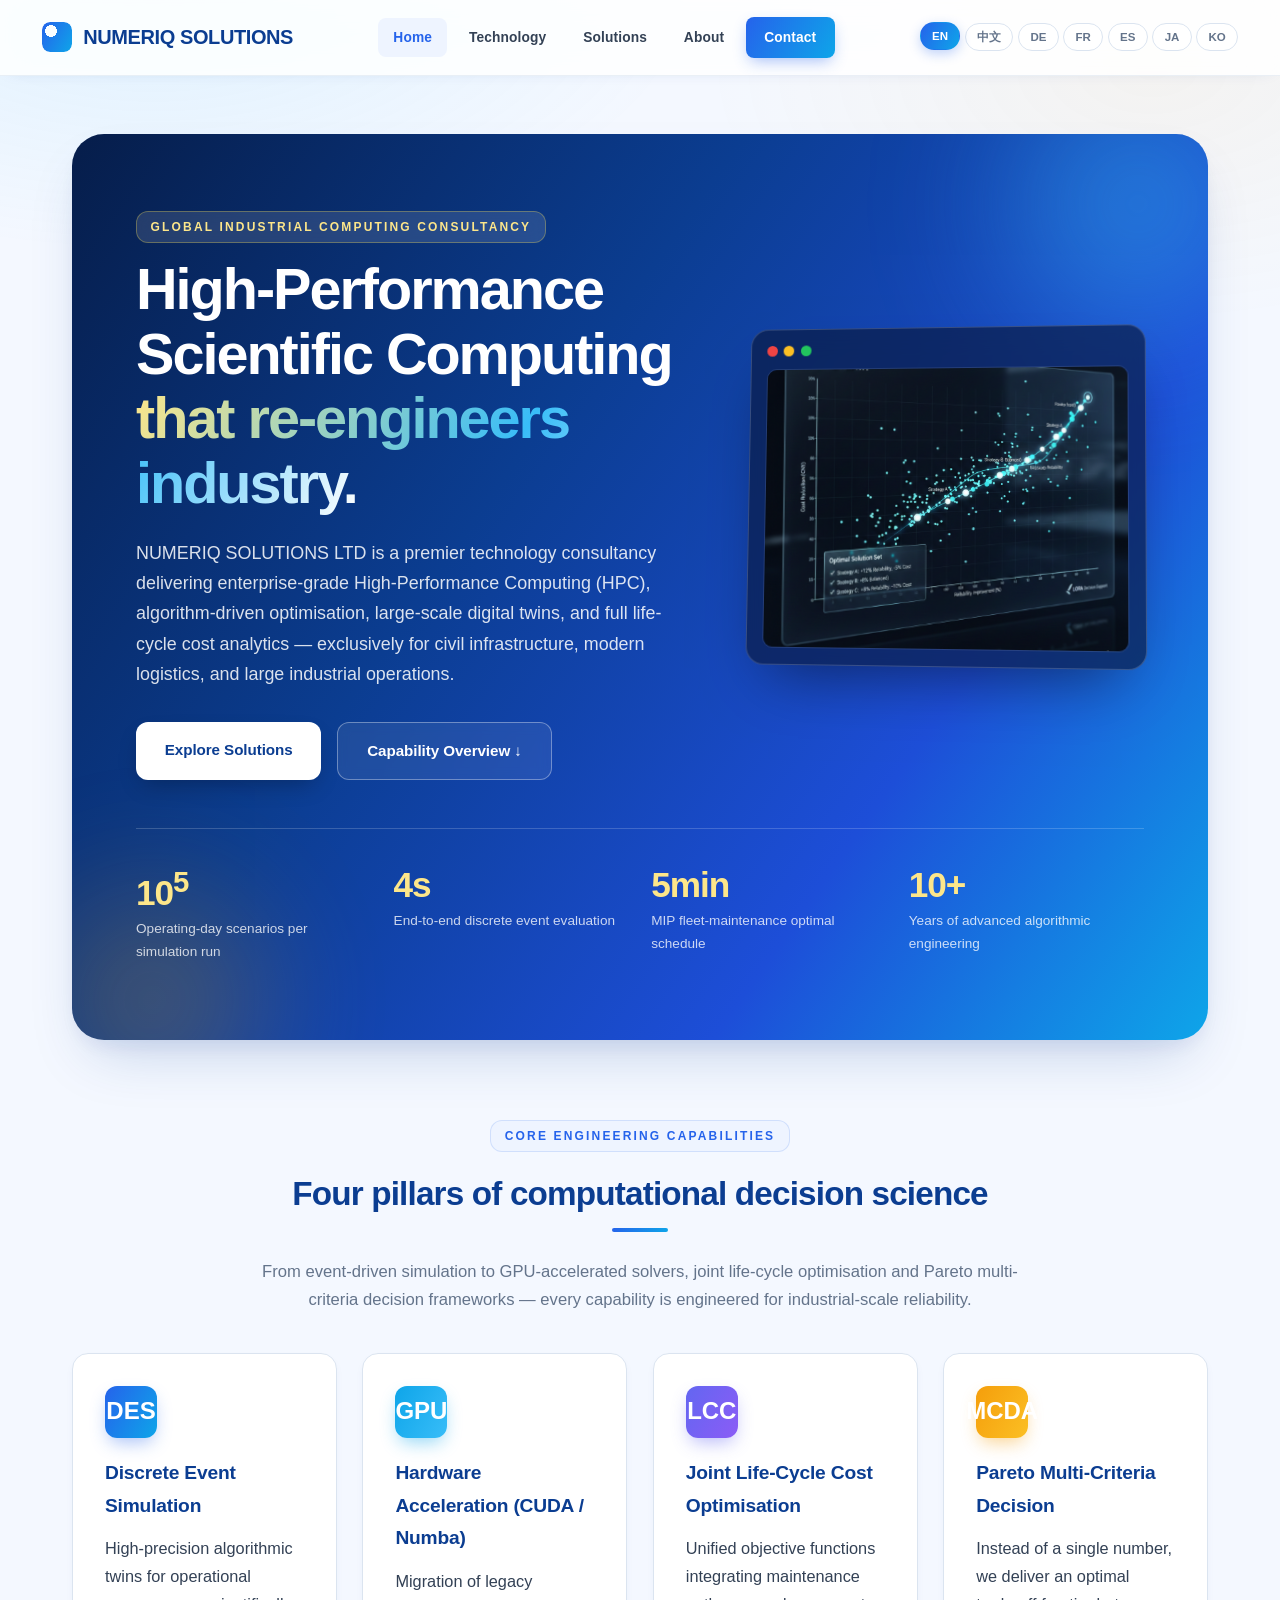
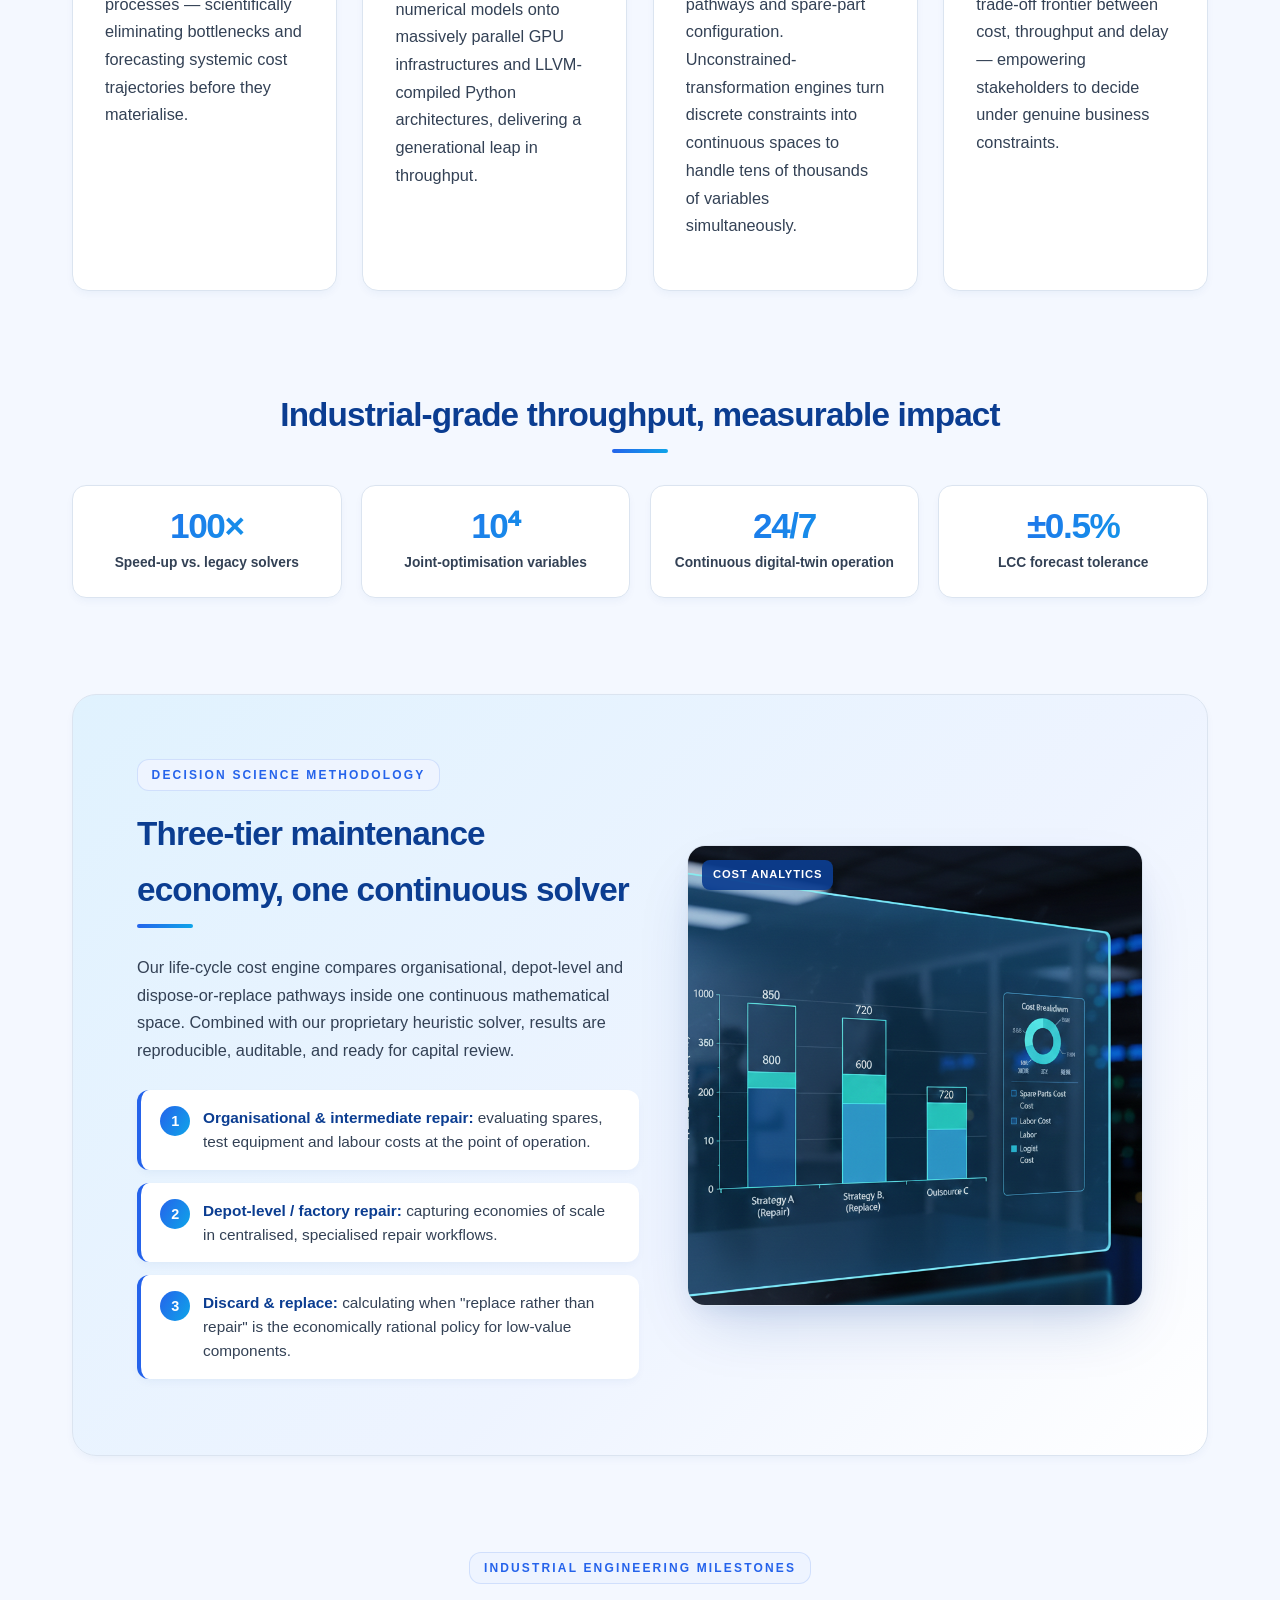
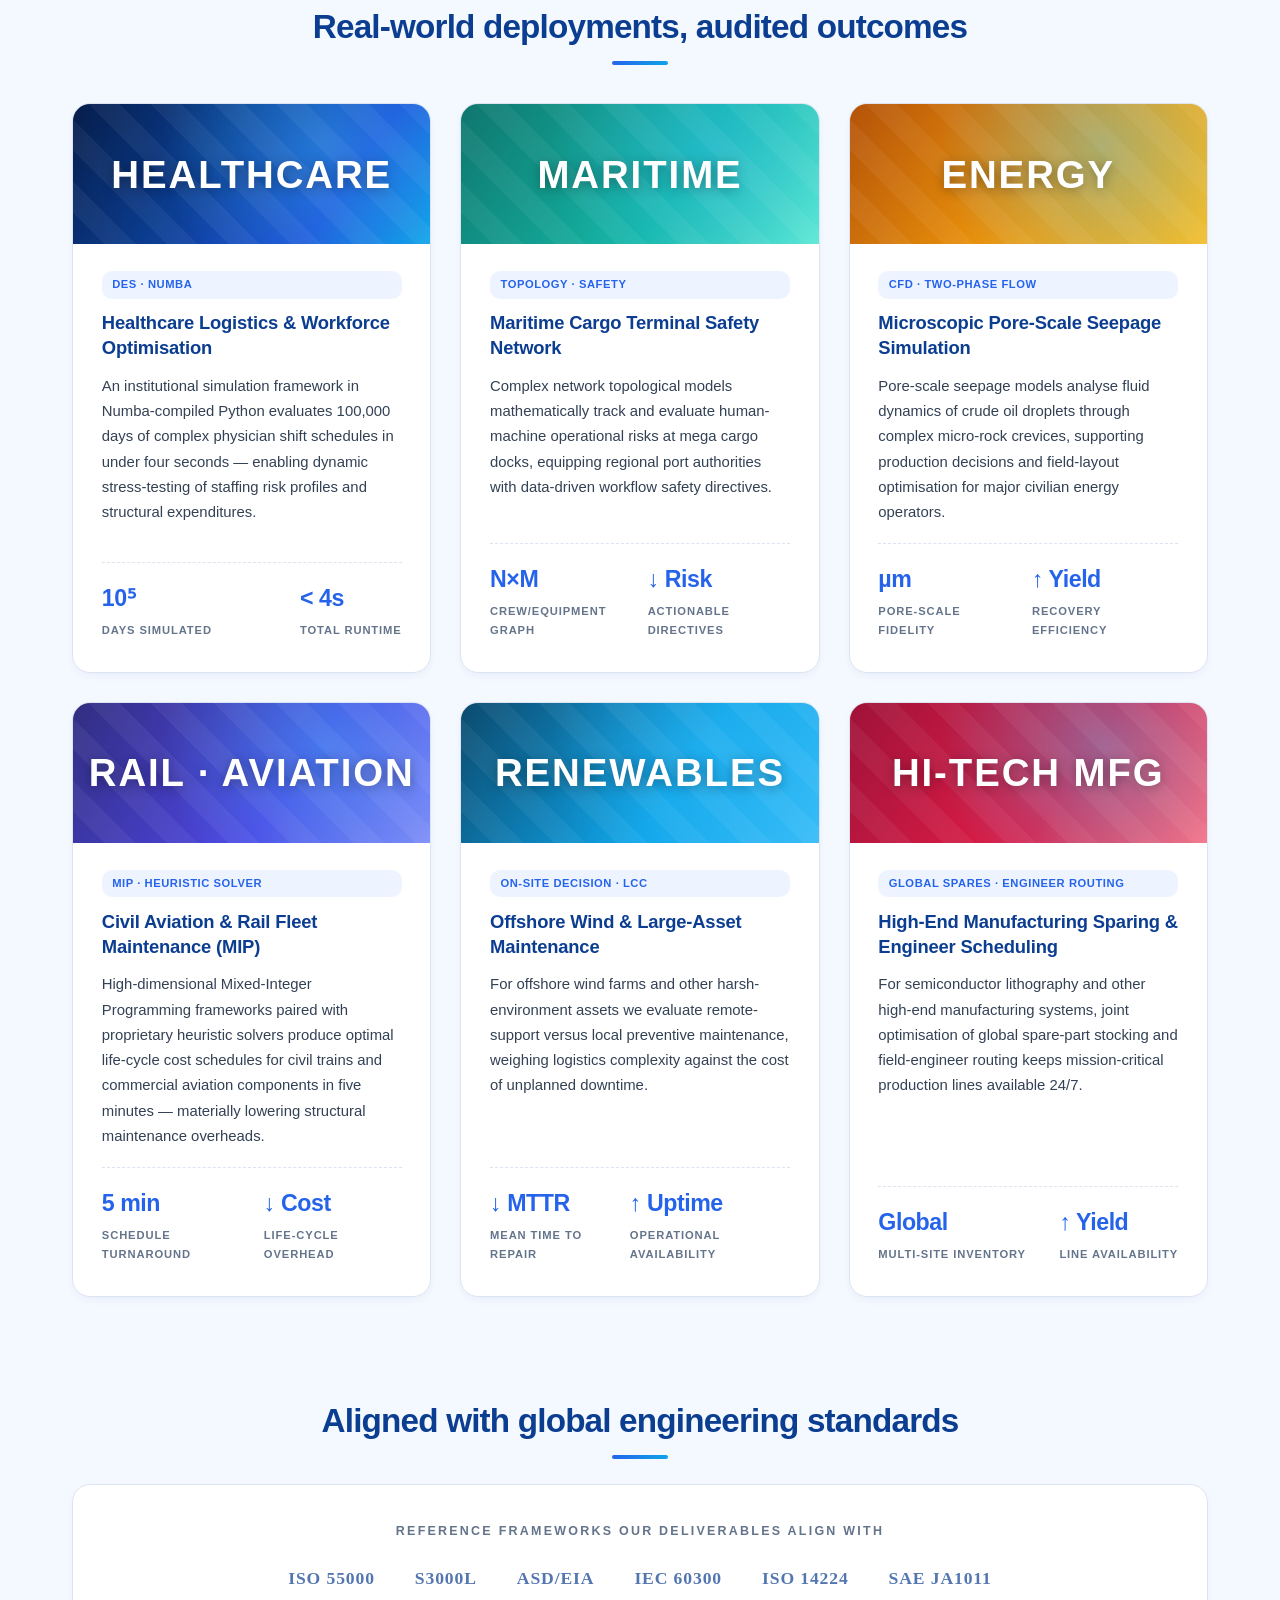
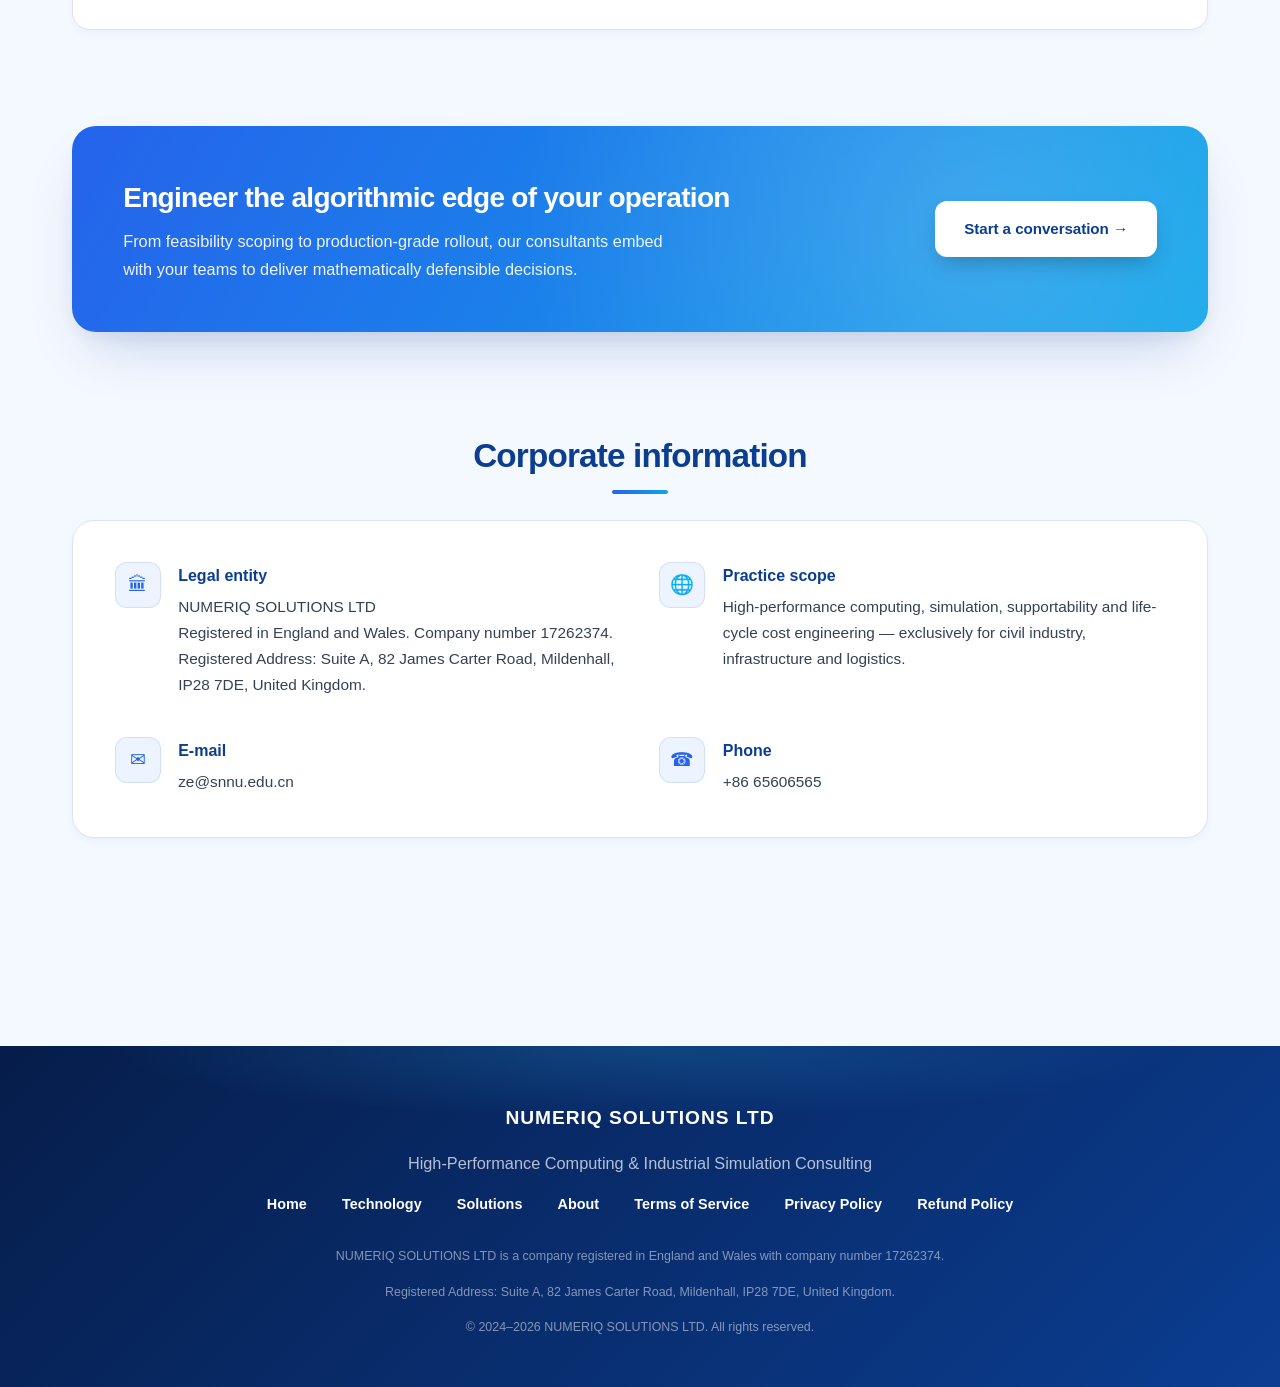
==== commit 136ef96f: "Update index.html" ====
--- a/index.html
+++ b/index.html
@@ -805,6 +805,7 @@
         <p class="small">
             NUMERIQ SOLUTIONS LTD is a company registered in England and Wales with company number 17262374.
         </p>
+        <p class="small">Registered Address: Suite A, 82 James Carter Road, Mildenhall, IP28 7DE, United Kingdom.</p>
         <p class="small">© 2024–2026 NUMERIQ SOLUTIONS LTD. All rights reserved.</p>
     </div>
 </footer>
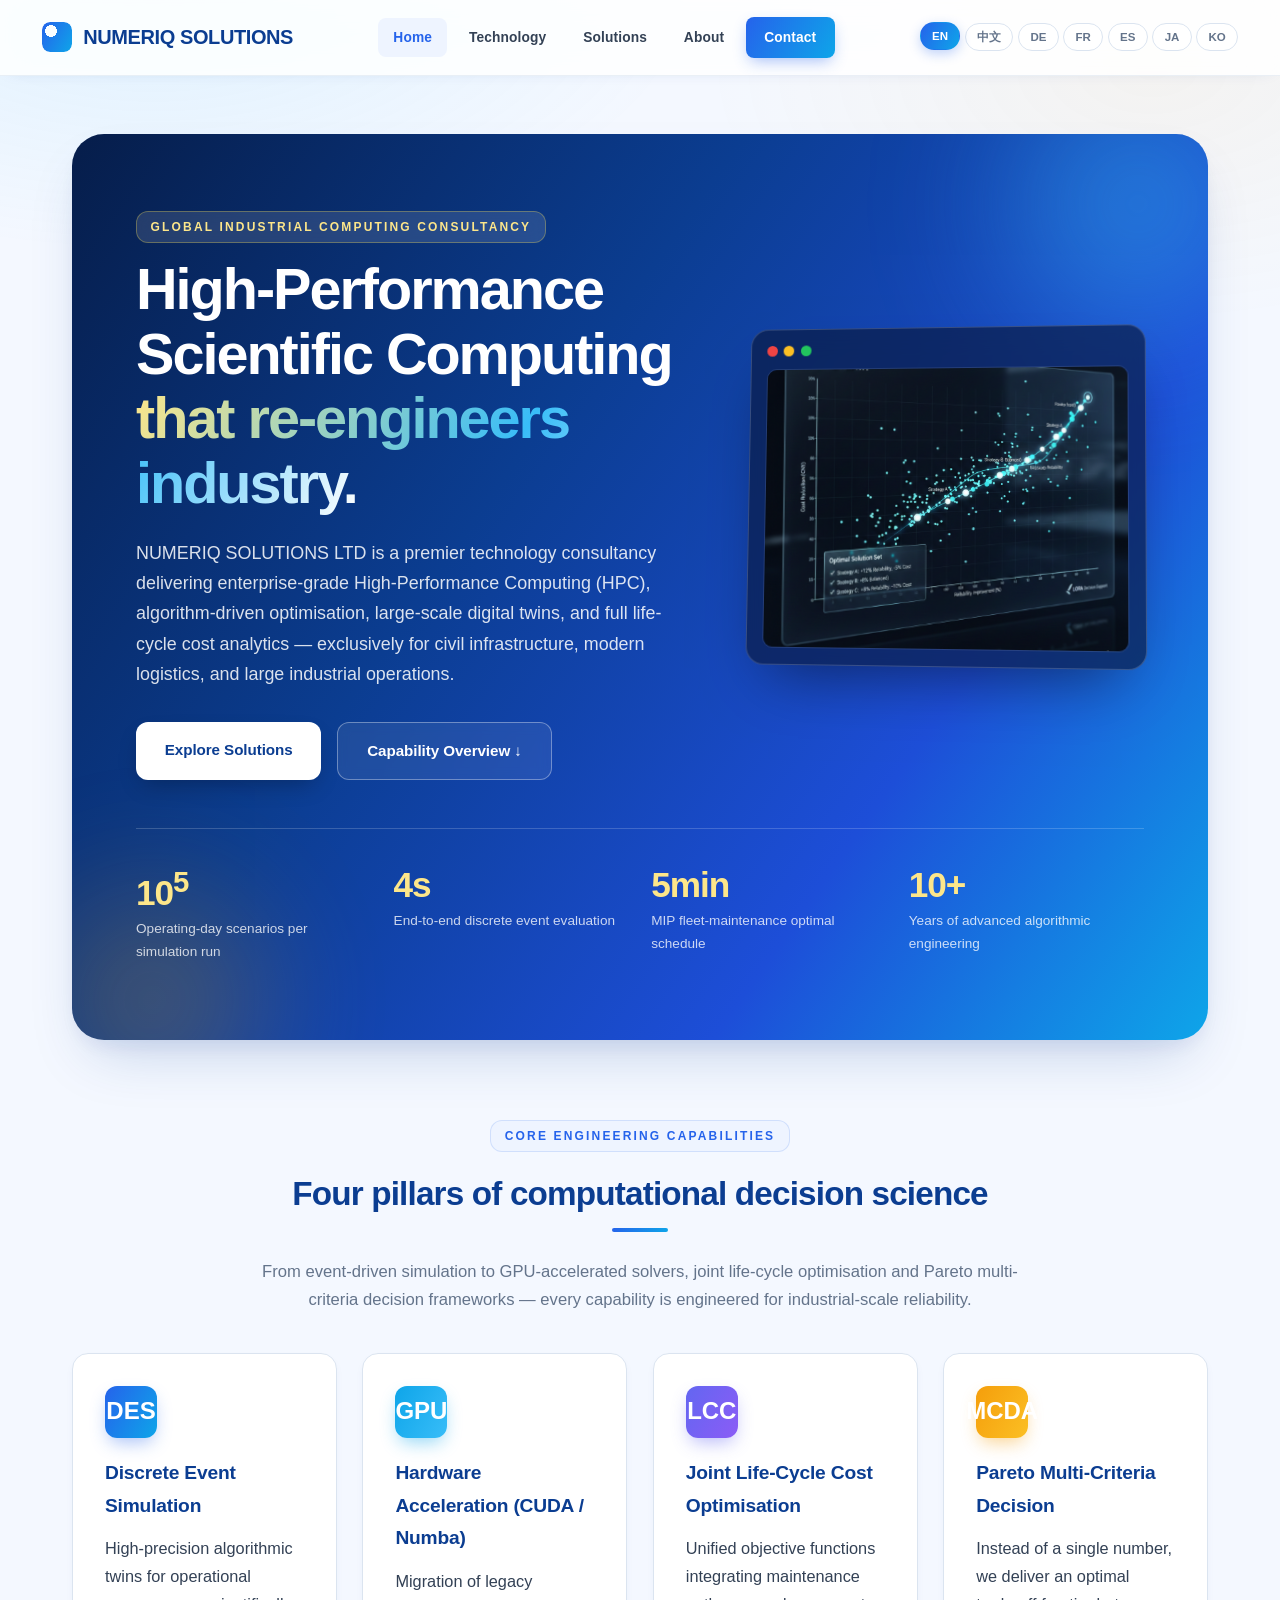
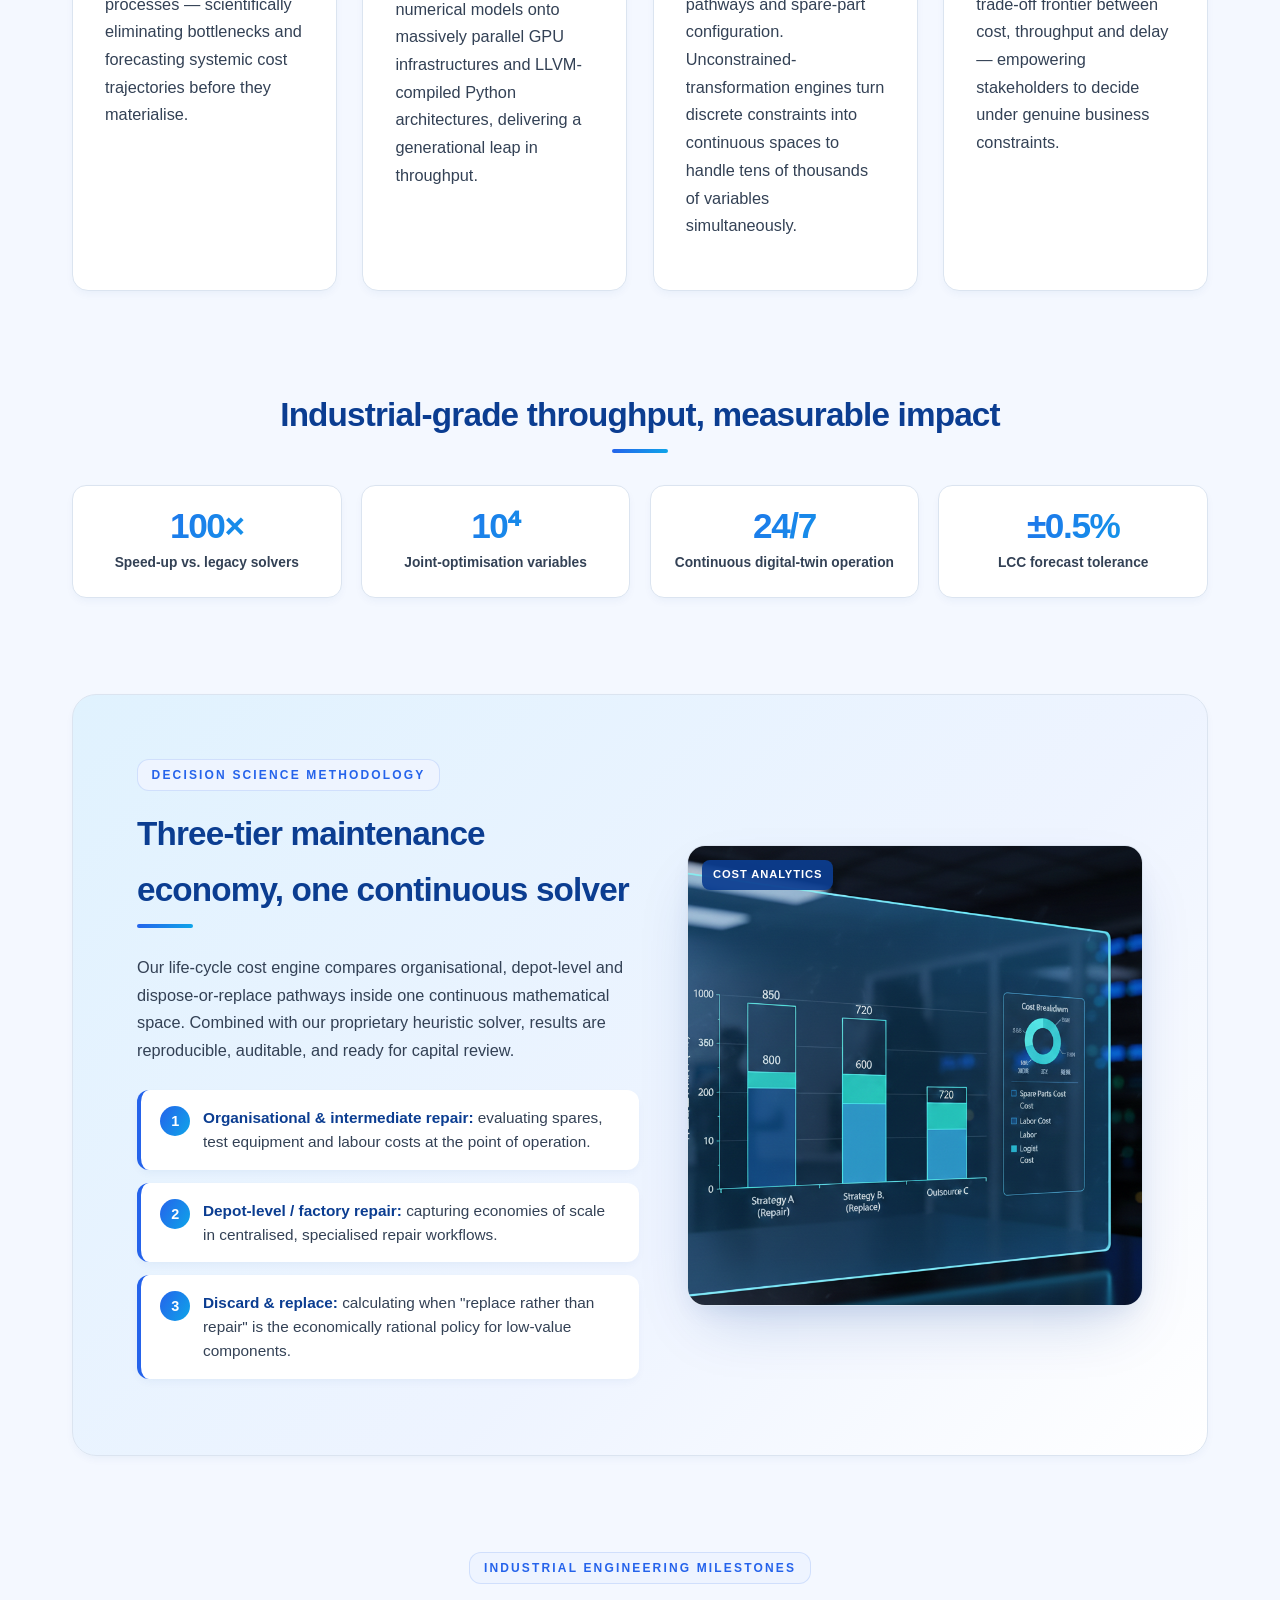
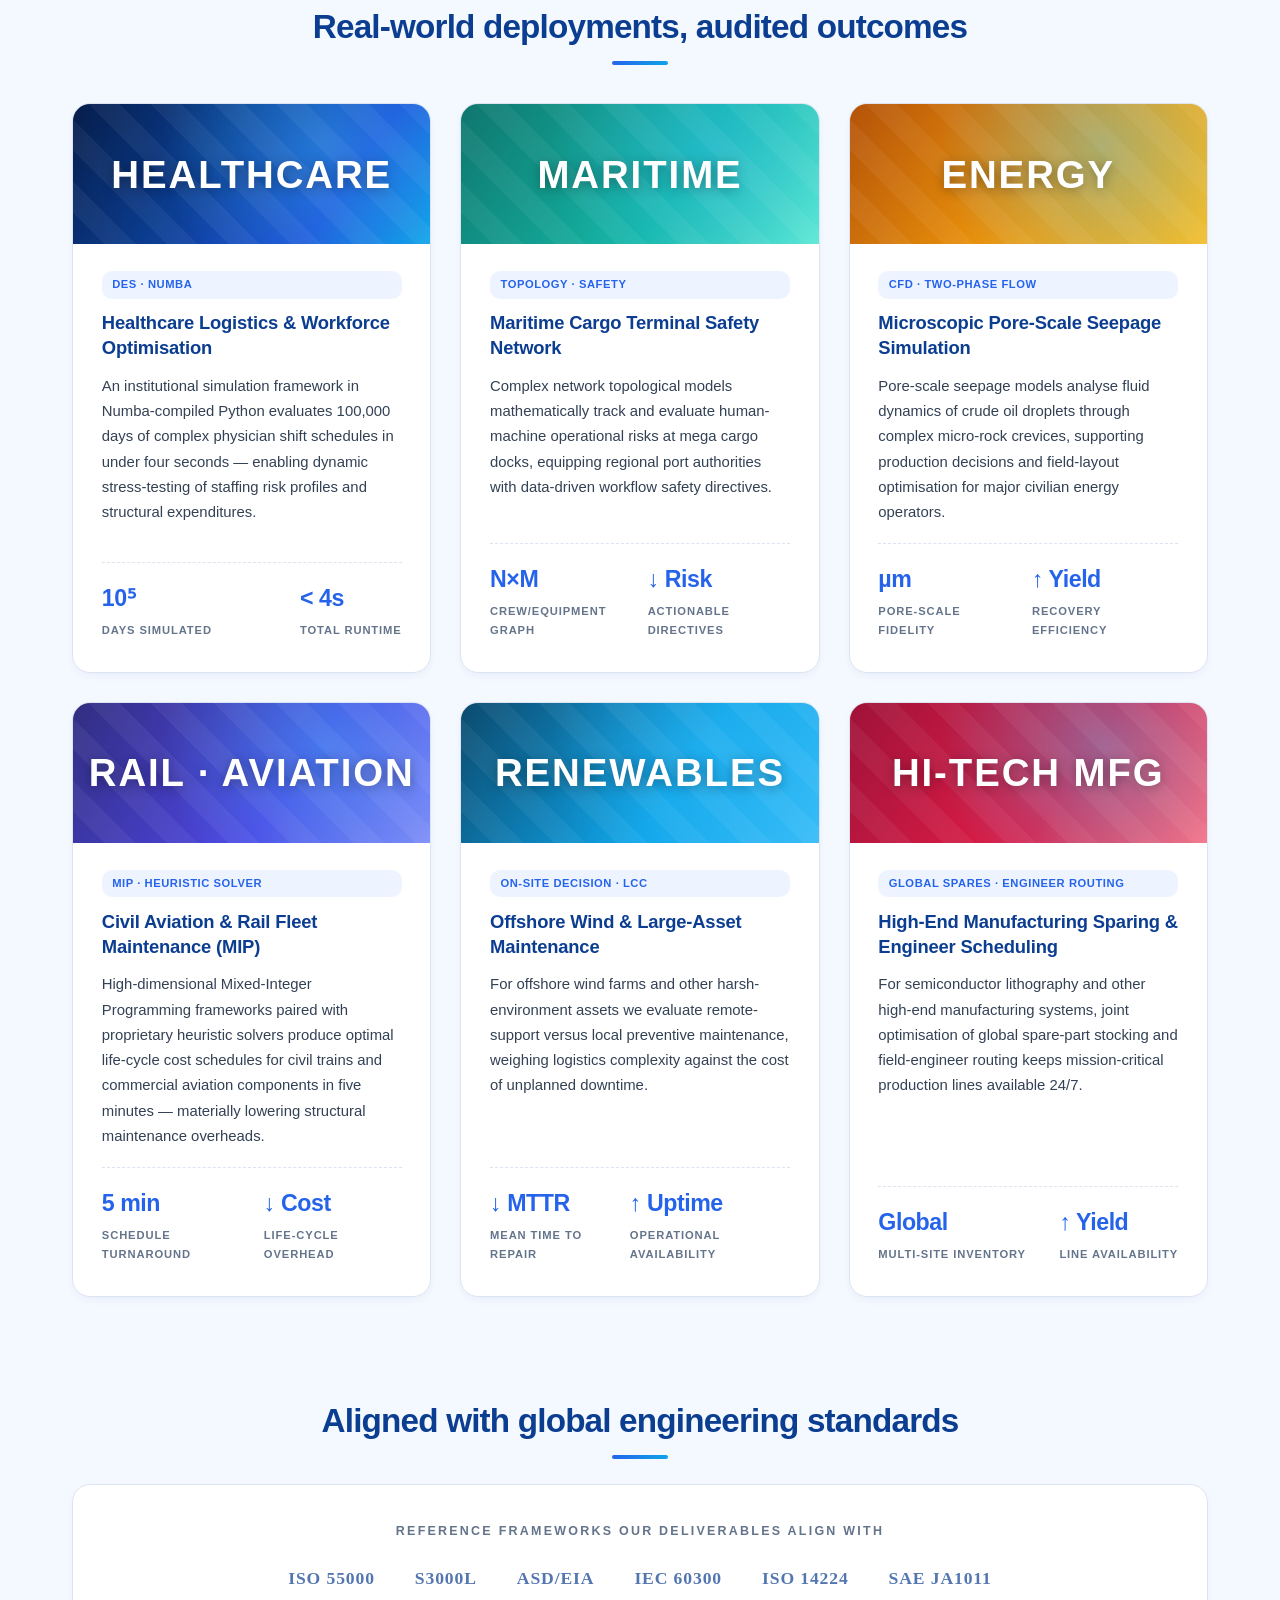
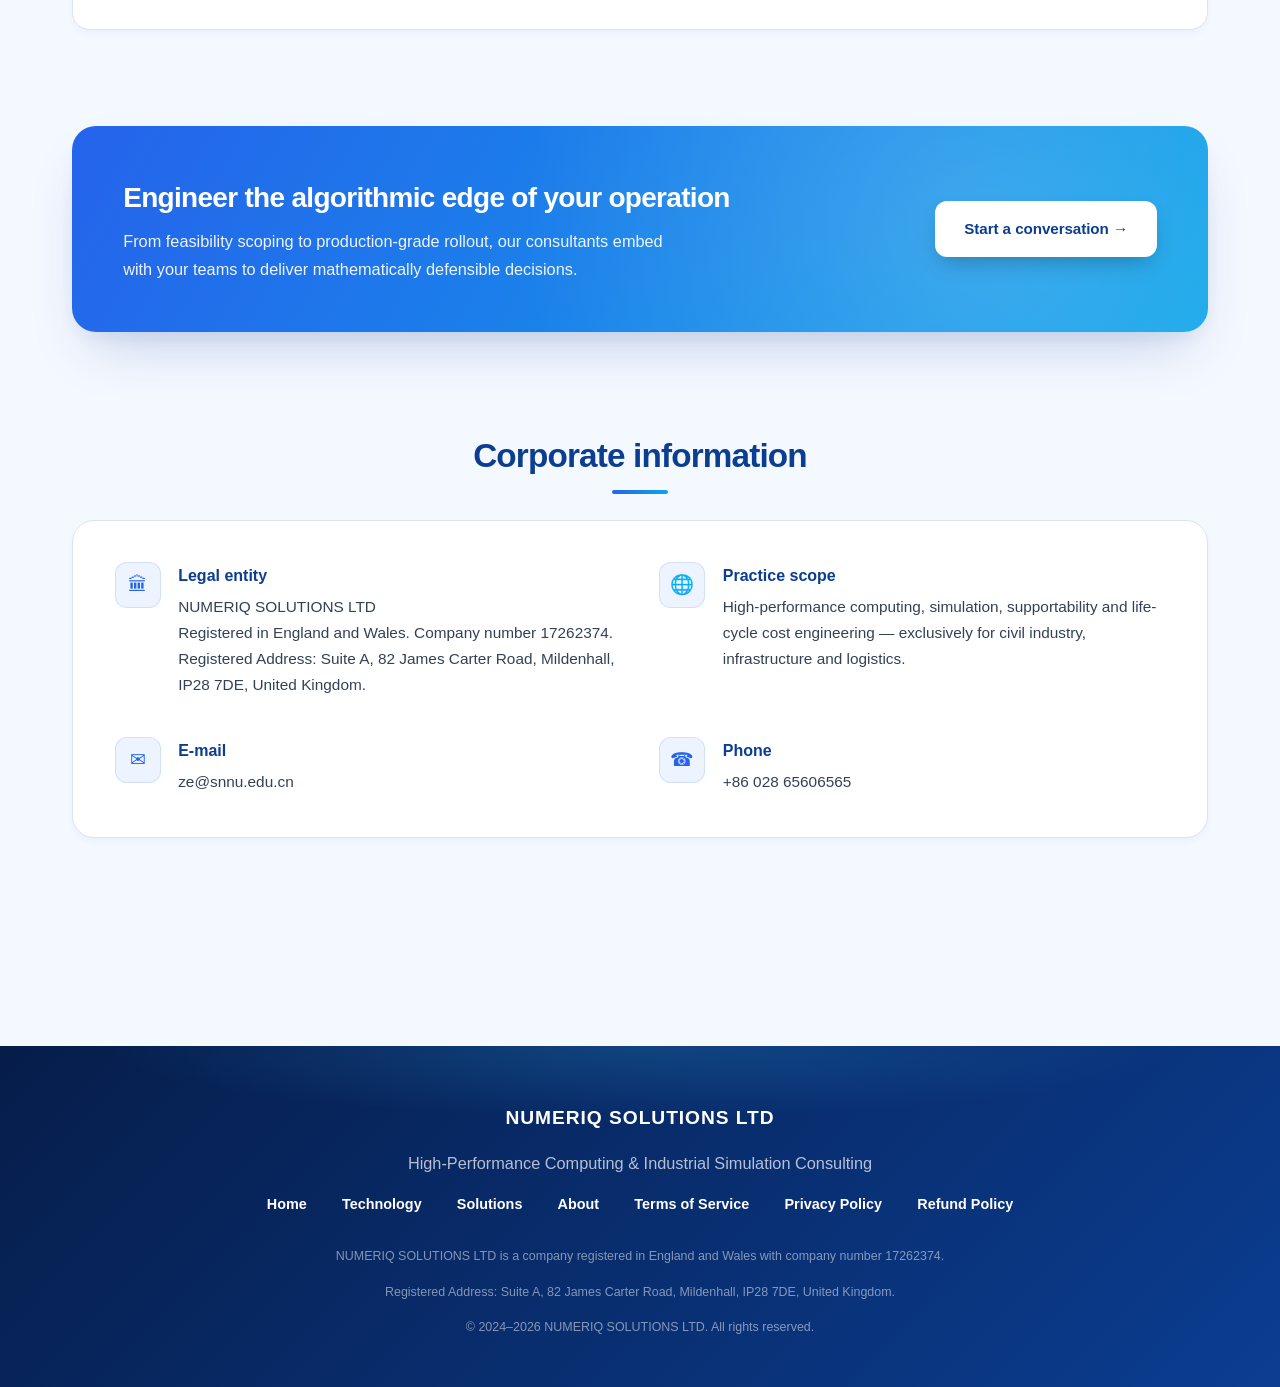
==== commit 4b6daabe: "Update index.html" ====
--- a/index.html
+++ b/index.html
@@ -759,7 +759,7 @@
                         <span class="lang lang-ja">電話</span>
                         <span class="lang lang-ko">전화</span>
                     </h4>
-                    <p>+86 65606565</p>
+                    <p>+86 028 65606565</p>
                 </div>
             </div>
         </div>
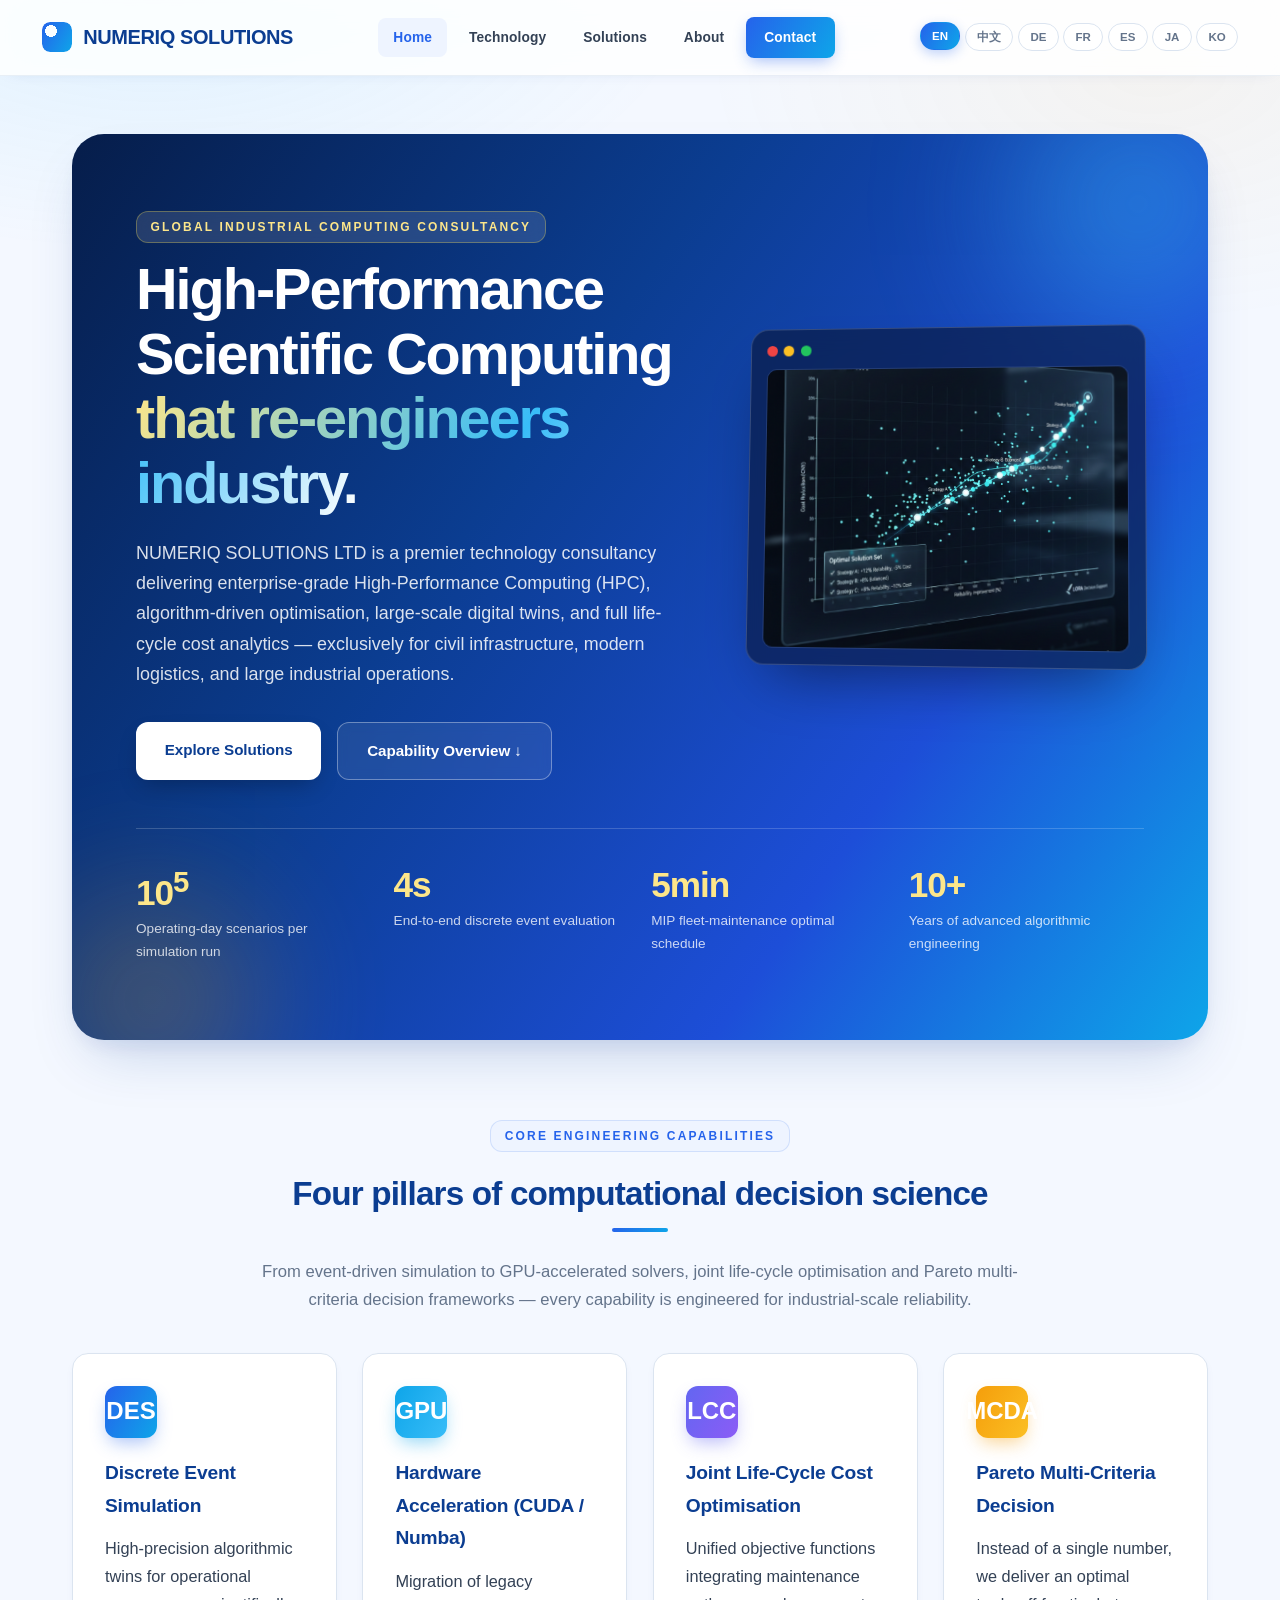
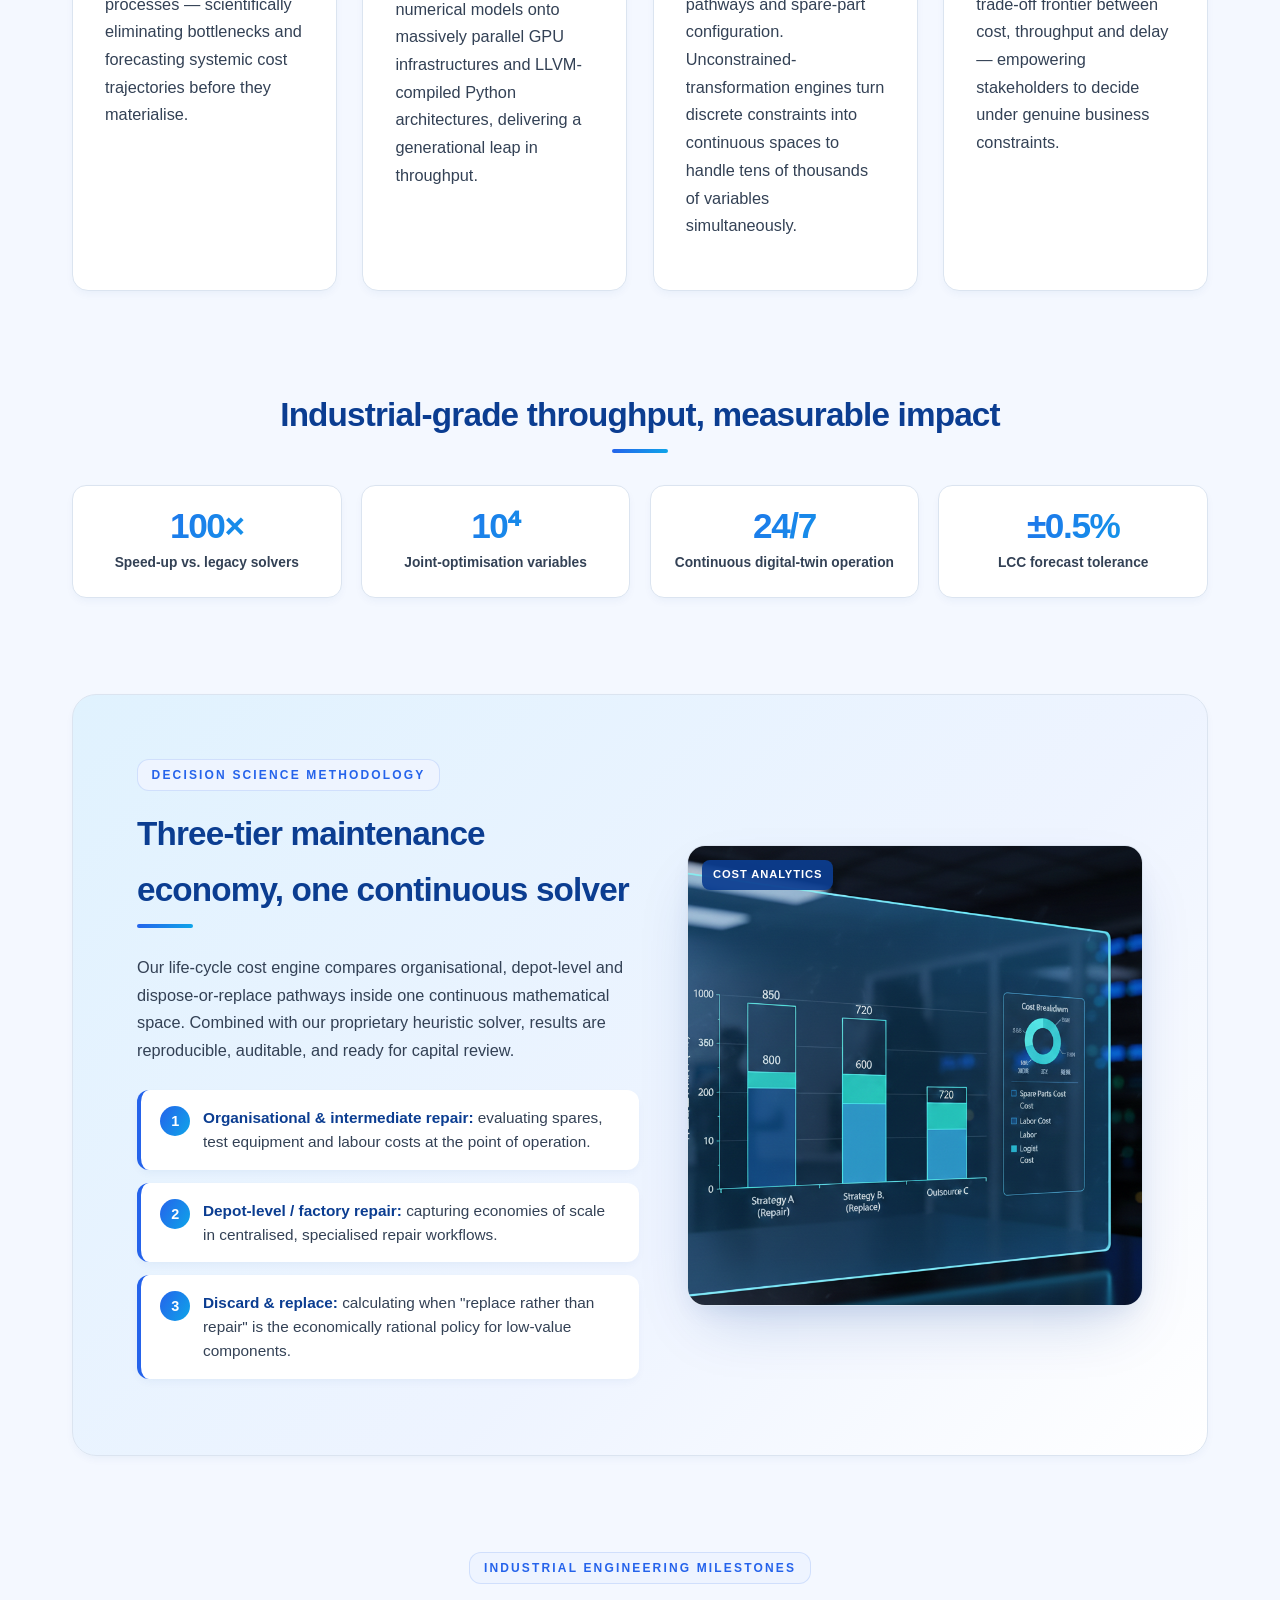
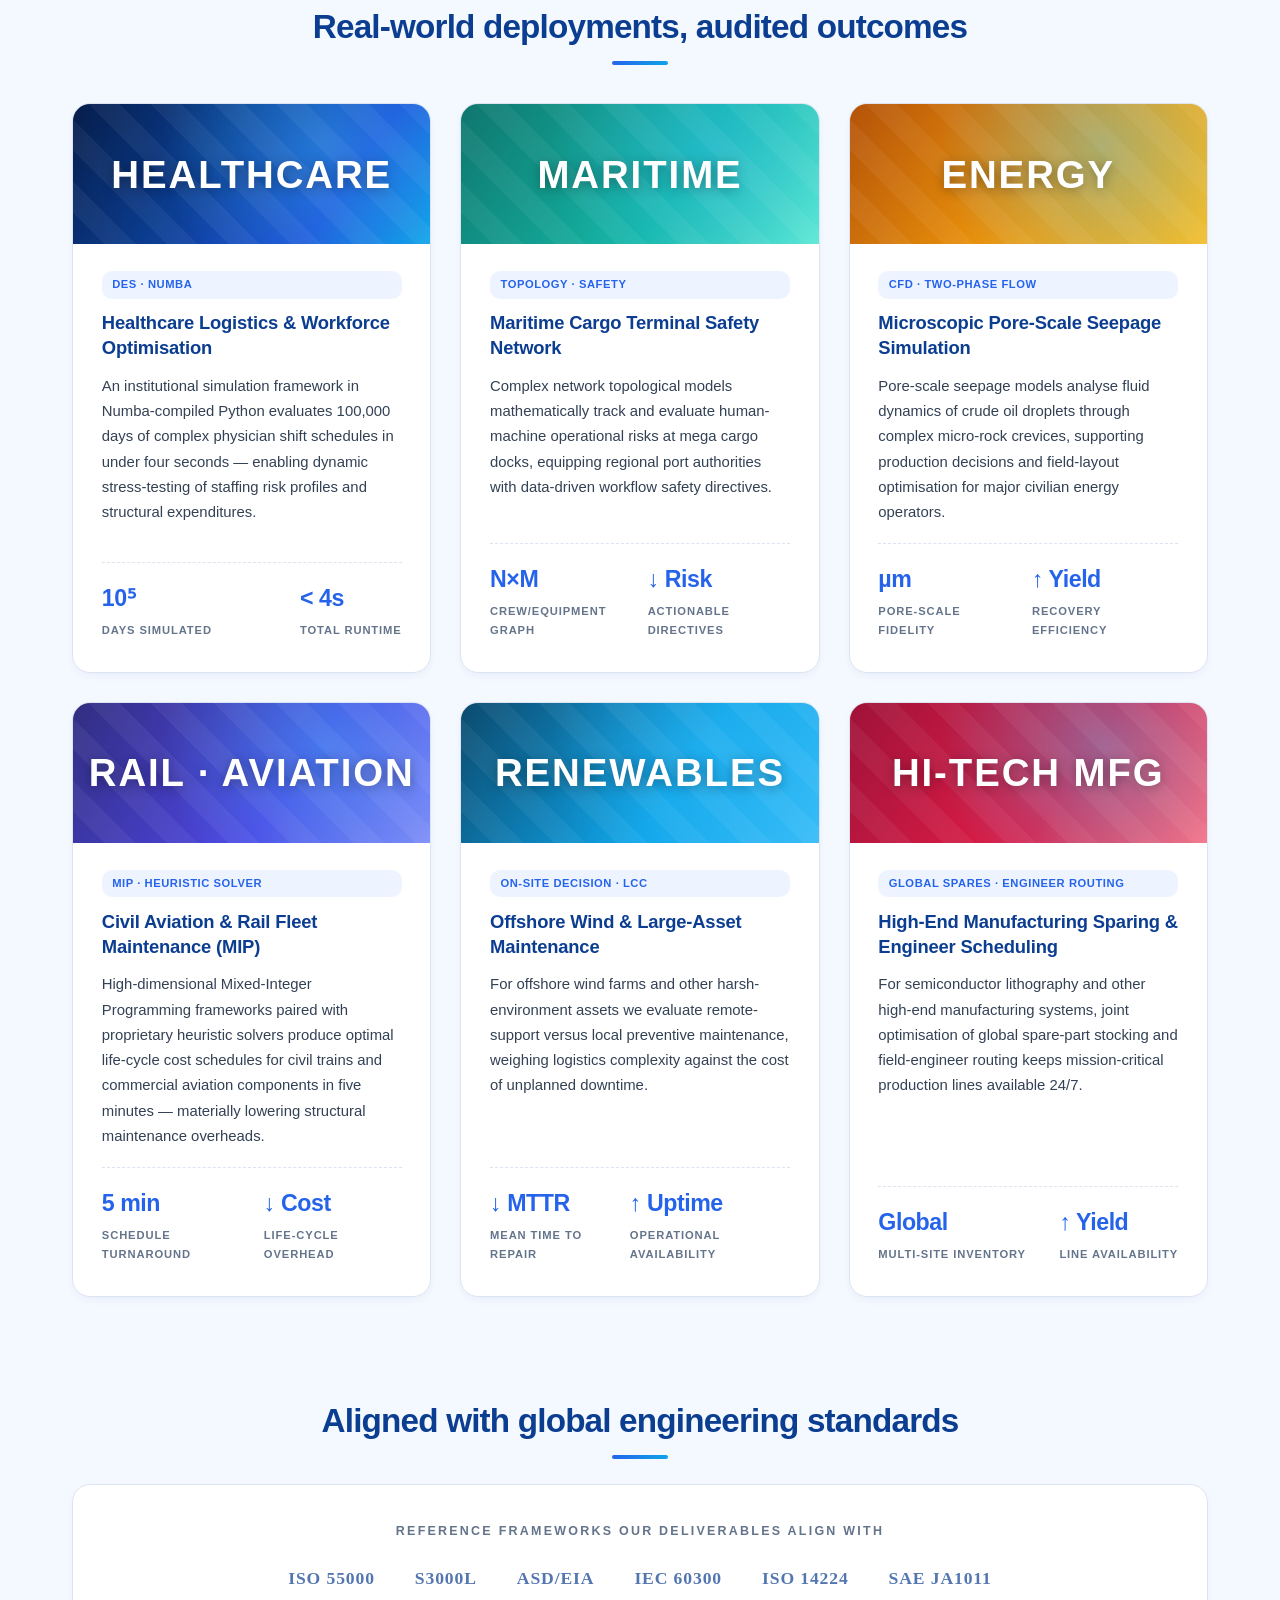
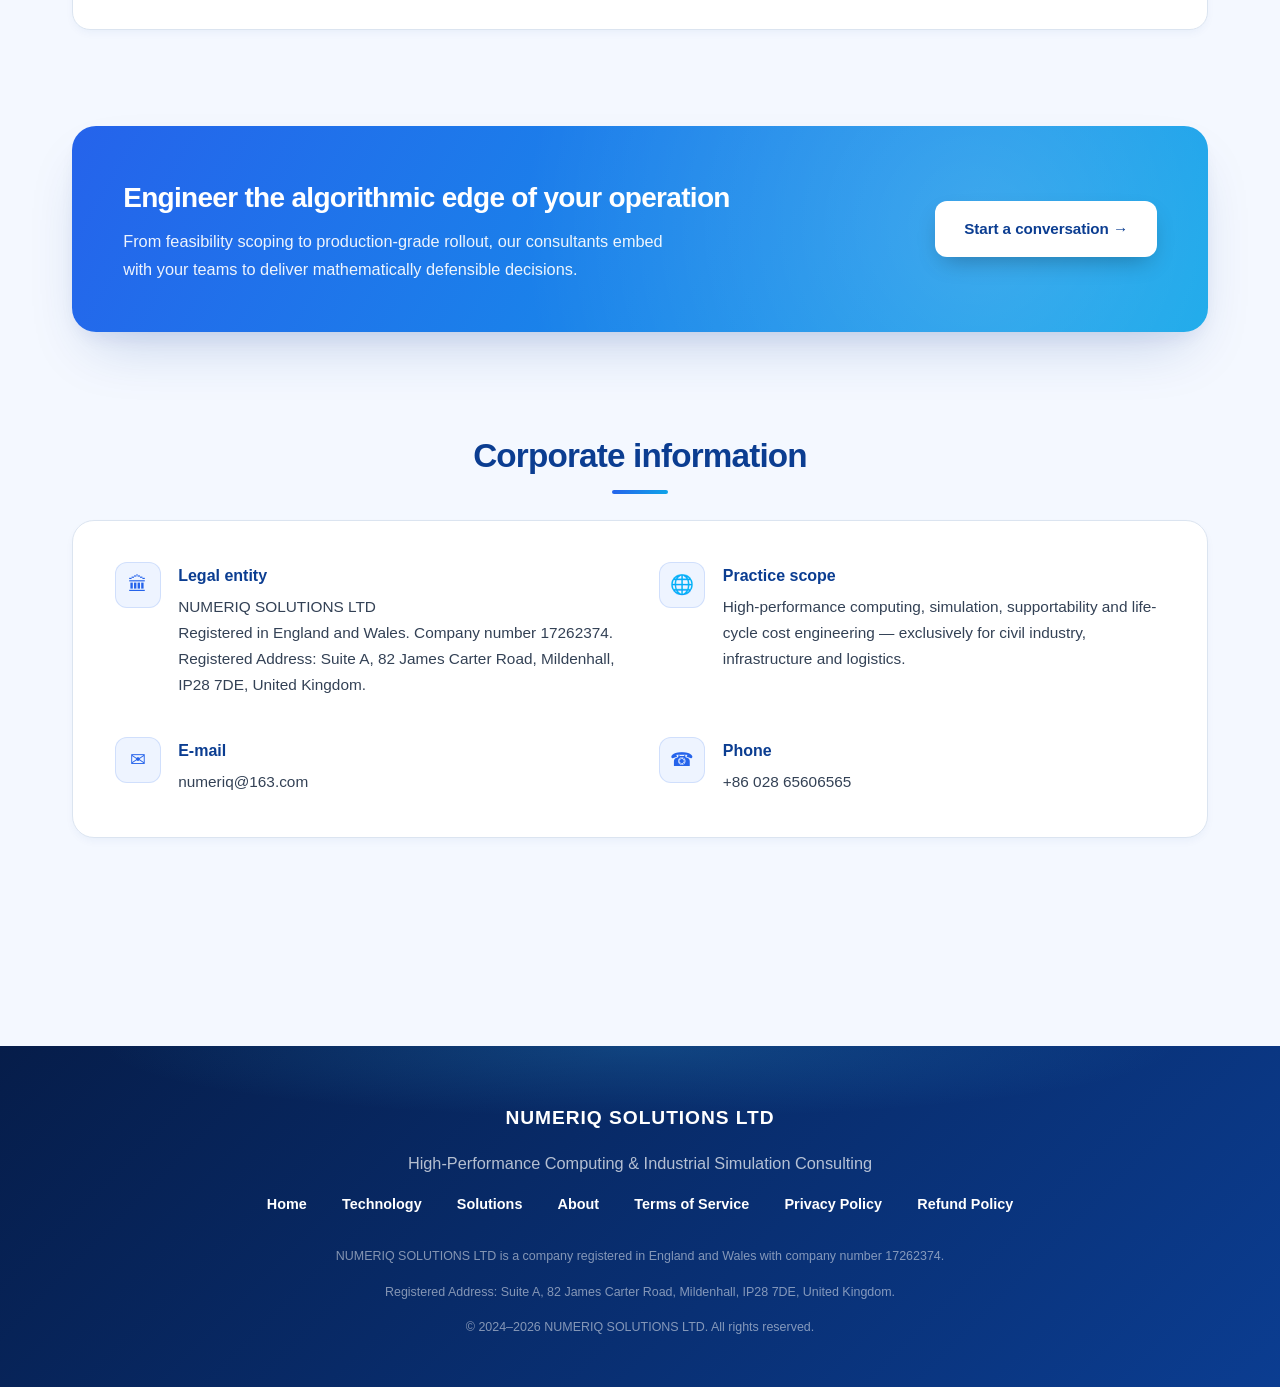
==== commit ba78068f: "Update index.html" ====
--- a/index.html
+++ b/index.html
@@ -744,7 +744,7 @@
                         <span class="lang lang-ja">メール</span>
                         <span class="lang lang-ko">이메일</span>
                     </h4>
-                    <p>ze@snnu.edu.cn</p>
+                    <p>numeriq@163.com</p>
                 </div>
             </div>
             <div class="contact-block">
